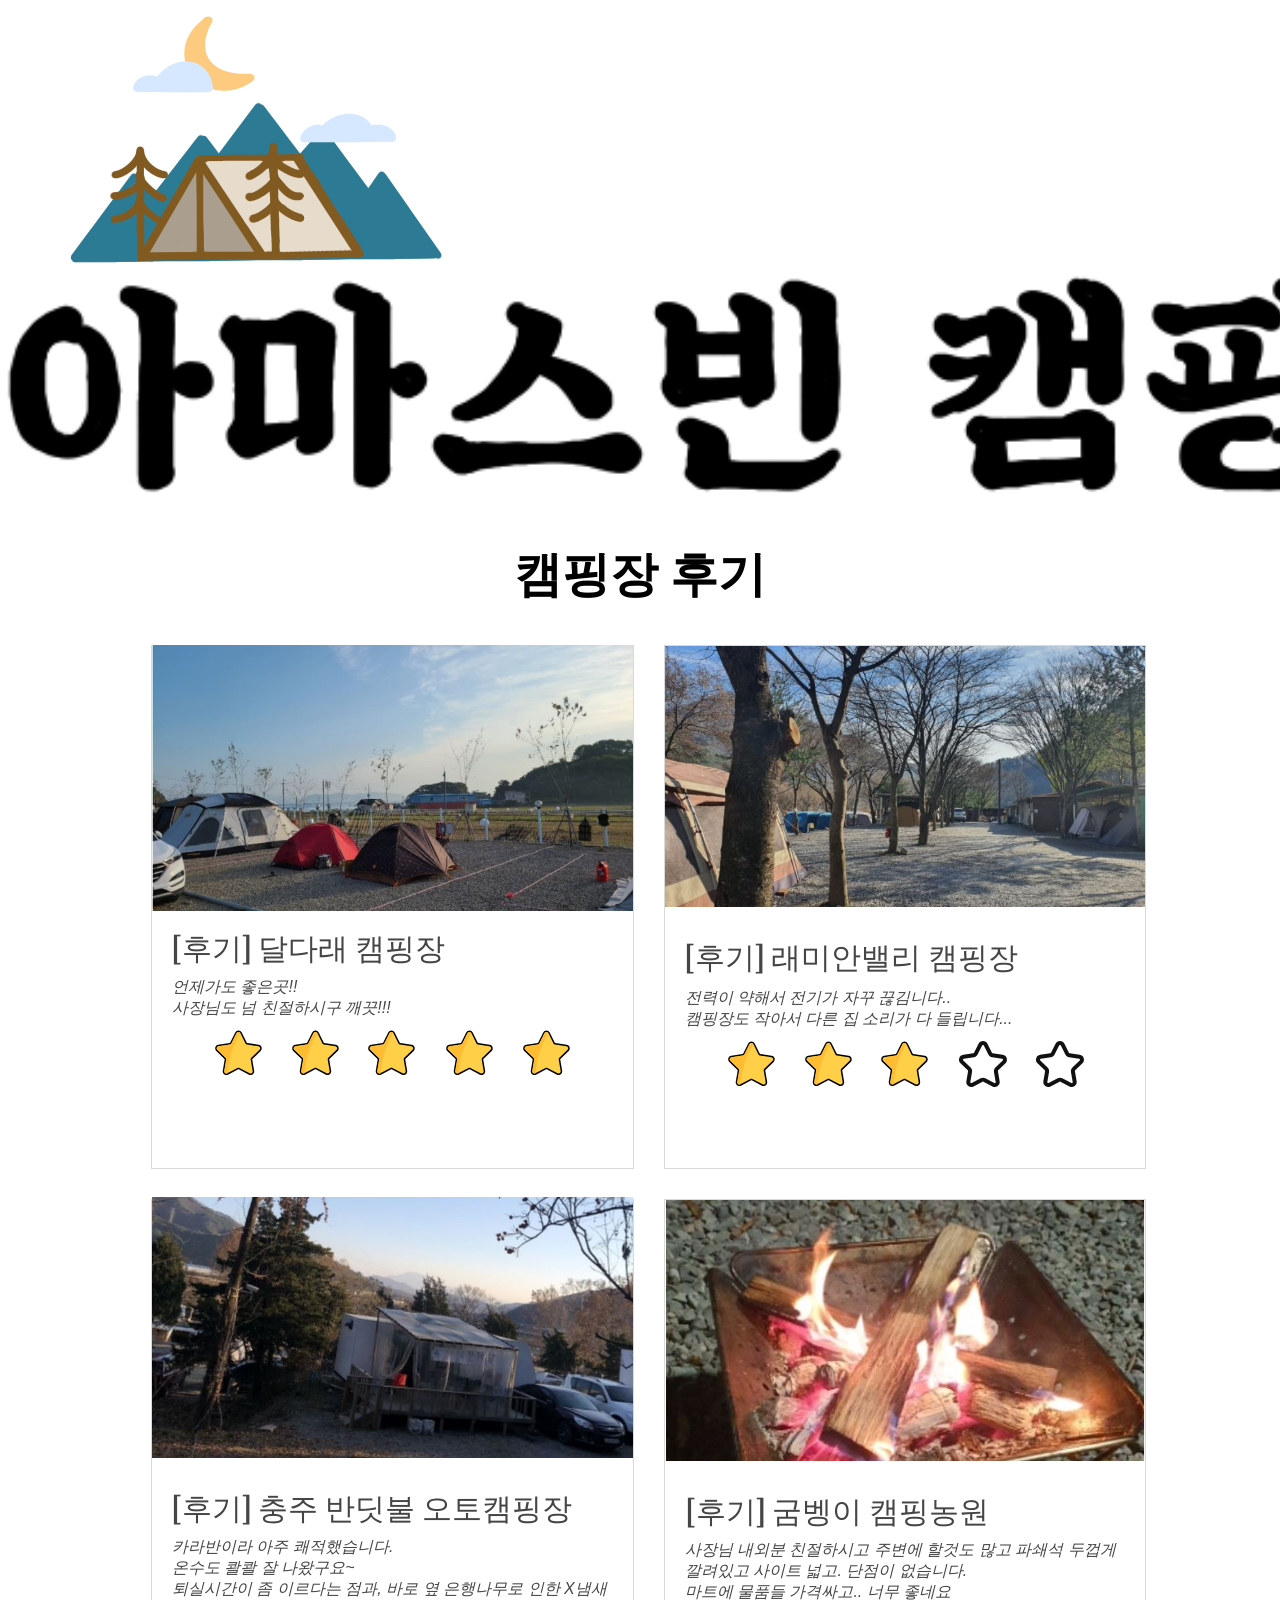
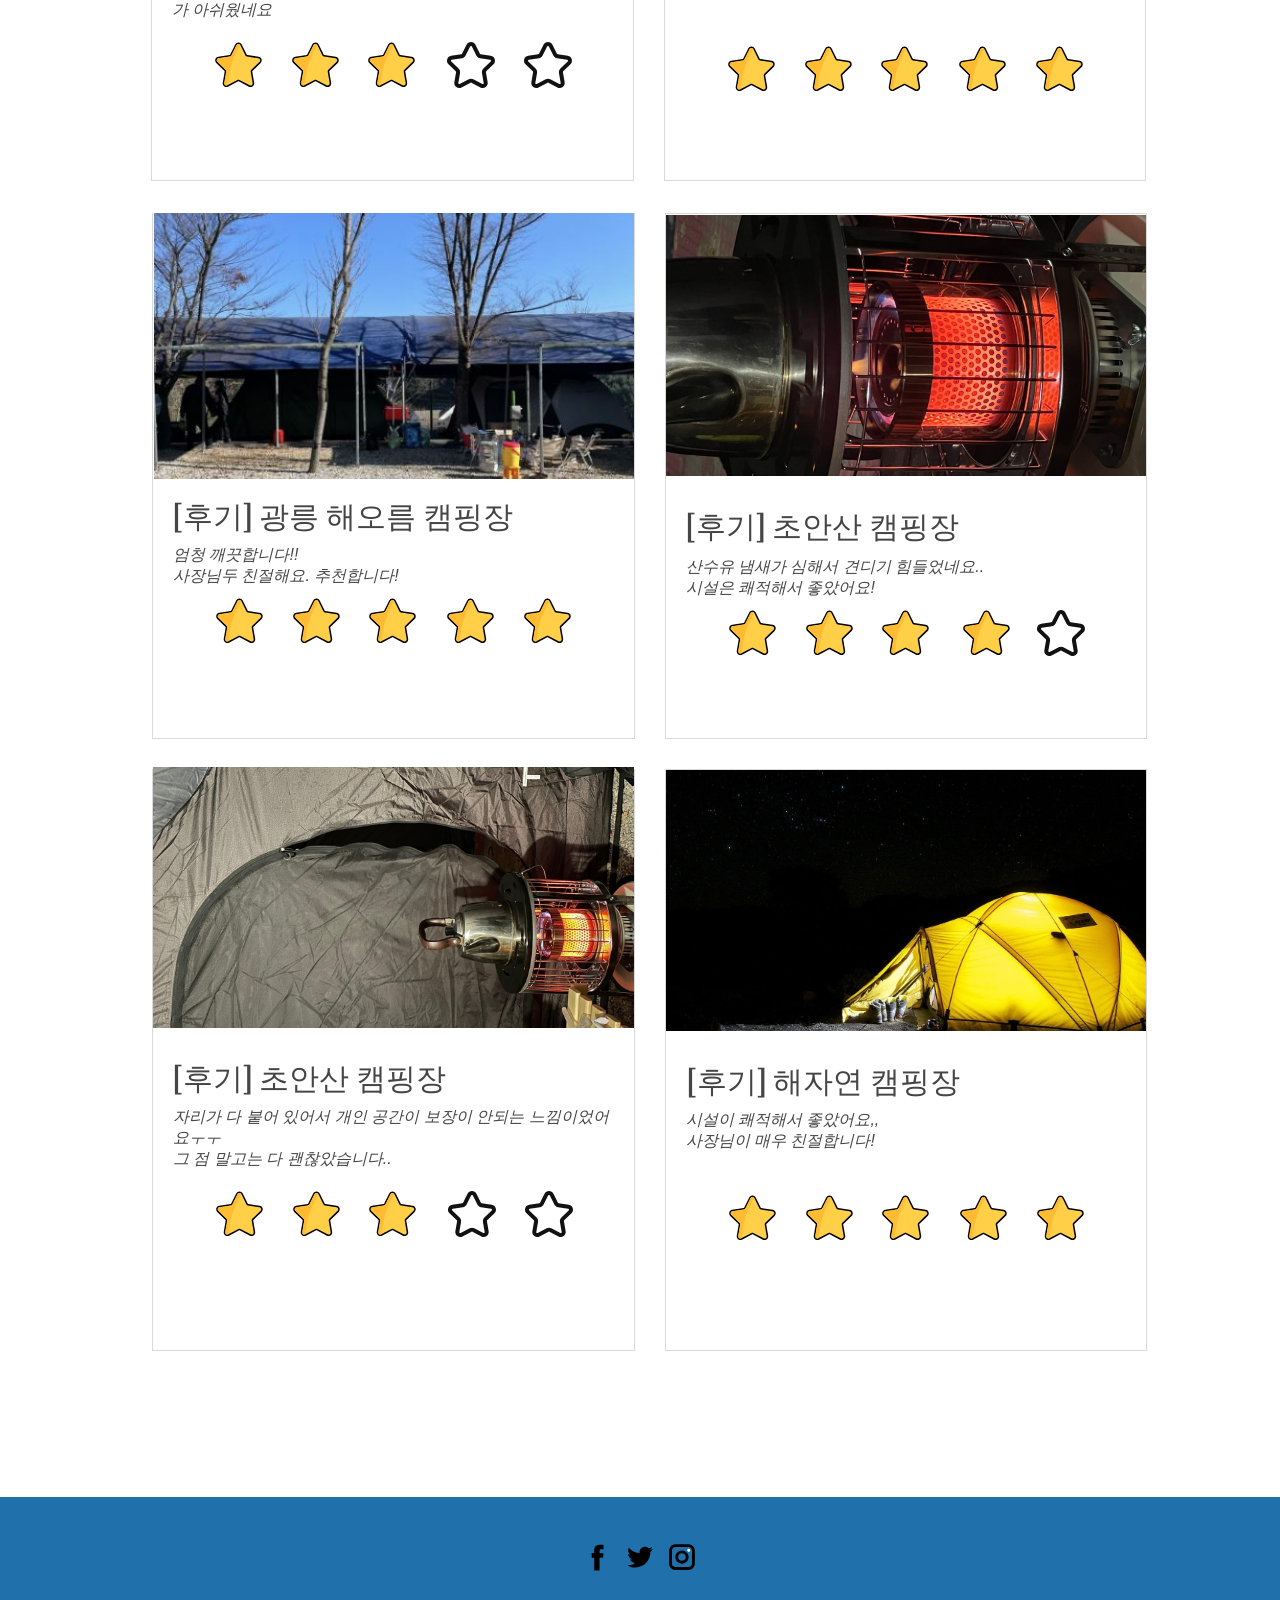
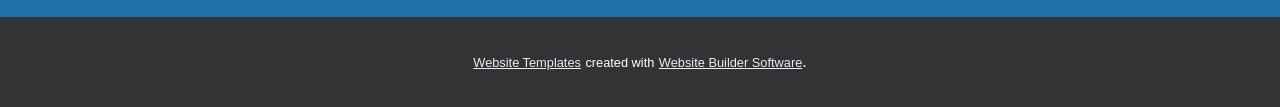
==== teamsite/camping/index.html @ 057d7a35 "최종완성본" ====
<!DOCTYPE html>
<html style="font-size: 16px;">
  <head>
    <meta name="viewport" content="width=device-width, initial-scale=1.0">
    <meta charset="utf-8">
    <meta name="keywords" content="Adventure, Hot destinations, Amazing Places, Helping Dreams Do, 37, 677, 87, 107">
    <meta name="description" content="">
    <meta name="page_type" content="np-template-header-footer-from-plugin">
    <title>Page 2</title>
    <link rel="stylesheet" href="nicepage.css" media="screen">
<link rel="stylesheet" href="Page-2.css" media="screen">
    <script class="u-script" type="text/javascript" src="jquery-1.9.1.min.js" defer=""></script>
    <script class="u-script" type="text/javascript" src="nicepage.js" defer=""></script>
    <meta name="generator" content="Nicepage 4.0.8, nicepage.com">
    <link id="u-theme-google-font" rel="stylesheet" href="https://fonts.googleapis.com/css?family=Oswald:200,300,400,500,600,700|Open+Sans:300,300i,400,400i,600,600i,700,700i,800,800i">
    <link id="u-page-google-font" rel="stylesheet" href="https://fonts.googleapis.com/css?family=Oswald:200,300,400,500,600,700">
    
    
    
    
    
    <script type="application/ld+json">{
		"@context": "http://schema.org",
		"@type": "Organization",
		"name": "camping",
		"logo": "images/_1.png",
		"sameAs": [
				"https://facebook.com/name",
				"https://twitter.com/name",
				"https://instagram.com/name"
		]
}</script>
    <meta name="theme-color" content="#022cd6">
    <meta name="twitter:site" content="@">
    <meta name="twitter:card" content="summary_large_image">
    <meta name="twitter:title" content="Page 2">
    <meta name="twitter:description" content="camping">
    <meta property="og:title" content="Page 2">
    <meta property="og:type" content="website">
  </head>
  <body>
    <header><div class ="img_file_camp"><img src ="../../website/index_files/캠핑장인기사진/공설입로고.png">
      <img src ="../../website/index_files/캠핑장인기사진/아마로고.png"></div></header>

    <section class="u-clearfix u-section-1" id="sec-0443">
      <div class="u-align-left u-clearfix u-sheet u-sheet-1">
        <h1 class="u-text u-text-default u-text-1">캠핑장 후기</h1>
      </div>
    </section>
    <section class="u-clearfix u-white u-section-2" id="sec-4383">
      <div class="u-clearfix u-sheet u-sheet-1">
        <div class="u-shape u-shape-rectangle u-white u-shape-1"></div>
        <div class="u-clearfix u-disable-padding u-gutter-30 u-layout-wrap u-layout-wrap-1">
          <div class="u-layout">
            <div class="u-layout-col">
              <div class="u-size-30">
                <div class="u-layout-row">
                  <div class="u-align-left u-container-style u-layout-cell u-left-cell u-similar-fill u-size-30 u-white u-layout-cell-1">
                    <div class="u-border-1 u-border-grey-light-1 u-container-layout">
                      <img class="u-image u-image-1" src="images/c2cfd81e-e7fd-bde8-5872-111ba1e0bb24.jpg" data-image-width="751" data-image-height="563">
                      <h3 class="u-heading-font u-text u-text-grey-dark-1 u-text-1">[후기] 달다래 캠핑장</h3>
                      <p class="u-text u-text-font u-text-grey-dark-1 u-text-2"> 언제가도 좋은곳!!<br>사장님도 넘 친절하시구 깨끗!!!<br>
                        <br>
                      </p><span class="u-icon u-icon-circle u-text-black u-icon-1"><svg class="u-svg-link" preserveAspectRatio="xMidYMin slice" viewBox="0 0 192 192" style=""><use xlink:href="#svg-91a7"></use></svg><svg class="u-svg-content" viewBox="0 0 192 192" id="svg-91a7" style="enable-background:new 0 0 192 192;"><style type="text/css"> .st0{fill-rule:evenodd;clip-rule:evenodd;fill:#FFCF48;}
	.st1{fill-rule:evenodd;clip-rule:evenodd;fill:#FFBC33;} </style><g><path class="st0" d="M130.9,159.9c-1.4,0-2.7-0.3-4-1l-30.6-16.1c-0.6-0.3-1.2-0.5-1.9-0.5s-1.3,0.2-1.9,0.5l-30.6,16.1   c-1.3,0.7-2.6,1-4,1c-2.5,0-4.9-1.1-6.6-3.1c-1.6-1.9-2.3-4.4-1.9-6.9l5.8-34.1c0.2-1.3-0.2-2.7-1.2-3.6L29.3,88   c-2.3-2.3-3.2-5.7-2.2-8.8c1-3.1,3.7-5.4,6.9-5.8l34.2-5c1.3-0.2,2.5-1,3.1-2.2l15.3-31c1.5-2.9,4.4-4.8,7.7-4.8   c3.3,0,6.2,1.8,7.7,4.8l15.3,31c0.6,1.2,1.7,2,3.1,2.2l34.2,5c3.2,0.5,5.9,2.7,6.9,5.8c1,3.1,0.2,6.5-2.2,8.8l-24.8,24.1   c-1,0.9-1.4,2.3-1.2,3.6l5.8,34.1c0.4,2.5-0.2,5-1.9,6.9C135.8,158.7,133.4,159.9,130.9,159.9z"></path><path d="M94.4,32.7c2.2,0,4.5,1.2,5.7,3.5l15.3,31c0.9,1.9,2.7,3.2,4.7,3.5l34.2,5c5.2,0.8,7.2,7.1,3.5,10.8L133,110.5   c-1.5,1.4-2.2,3.5-1.8,5.6l5.8,34.1c0.7,4.1-2.5,7.4-6.2,7.4c-1,0-2-0.2-2.9-0.7l-30.6-16.1c-0.9-0.5-1.9-0.7-2.9-0.7   s-2,0.2-2.9,0.7l-30.6,16.1c-1,0.5-2,0.7-2.9,0.7c-3.7,0-6.9-3.3-6.2-7.4l5.8-34.1c0.4-2-0.3-4.1-1.8-5.6L30.9,86.4   c-3.7-3.6-1.7-10,3.5-10.8l34.2-5c2.1-0.3,3.8-1.6,4.7-3.5l15.3-31C89.9,33.8,92.1,32.7,94.4,32.7 M94.4,28.2c-4.1,0-7.9,2.3-9.7,6   l-15.3,31c-0.3,0.5-0.8,0.9-1.4,1l-34.2,5c-4.1,0.6-7.4,3.4-8.7,7.4c-1.3,3.9-0.2,8.2,2.7,11.1l24.8,24.1c0.4,0.4,0.6,1,0.5,1.6   l-5.8,34.1c-0.5,3.2,0.3,6.3,2.4,8.8c2.1,2.5,5.1,3.9,8.3,3.9c1.8,0,3.4-0.4,5-1.3l30.6-16.1c0.3-0.1,0.5-0.2,0.8-0.2   s0.6,0.1,0.8,0.2l30.6,16.1c1.6,0.8,3.3,1.3,5,1.3c3.2,0,6.2-1.4,8.3-3.9c2-2.4,2.9-5.6,2.4-8.8l-5.8-34.1   c-0.1-0.6,0.1-1.2,0.5-1.6l24.8-24.1c3-2.9,4-7.1,2.7-11.1c-1.3-3.9-4.6-6.8-8.7-7.4l-34.2-5c-0.6-0.1-1.1-0.5-1.4-1l-15.3-31   C102.2,30.5,98.5,28.2,94.4,28.2L94.4,28.2z"></path>
</g><g><g><path class="st1" d="M61.7,150.2l5.8-34.1c0.2-1,2.9-12.8,6.7-24.5s8.7-23.5,9.2-24.4l15.3-31c0.2-0.4,0.4-0.7,0.7-1    c-2.7-3.6-8.5-3.3-10.7,1l-15.3,31c-0.9,1.9-2.7,3.2-4.7,3.5l-34.2,5c-5.2,0.8-7.2,7.1-3.5,10.8l24.8,24.1    c1.5,1.4,2.2,3.5,1.8,5.6l-5.8,34.1c-0.9,5.2,4.5,9.1,9.2,6.6l2.5-1.3C62,154.2,61.3,152.3,61.7,150.2z"></path>
</g>
</g></svg></span><span class="u-icon u-icon-circle u-text-black u-icon-2"><svg class="u-svg-link" preserveAspectRatio="xMidYMin slice" viewBox="0 0 192 192" style=""><use xlink:href="#svg-cde6"></use></svg><svg class="u-svg-content" viewBox="0 0 192 192" id="svg-cde6" style="enable-background:new 0 0 192 192;"><style type="text/css"> .st0{fill-rule:evenodd;clip-rule:evenodd;fill:#FFCF48;}
	.st1{fill-rule:evenodd;clip-rule:evenodd;fill:#FFBC33;} </style><g><path class="st0" d="M130.9,159.9c-1.4,0-2.7-0.3-4-1l-30.6-16.1c-0.6-0.3-1.2-0.5-1.9-0.5s-1.3,0.2-1.9,0.5l-30.6,16.1   c-1.3,0.7-2.6,1-4,1c-2.5,0-4.9-1.1-6.6-3.1c-1.6-1.9-2.3-4.4-1.9-6.9l5.8-34.1c0.2-1.3-0.2-2.7-1.2-3.6L29.3,88   c-2.3-2.3-3.2-5.7-2.2-8.8c1-3.1,3.7-5.4,6.9-5.8l34.2-5c1.3-0.2,2.5-1,3.1-2.2l15.3-31c1.5-2.9,4.4-4.8,7.7-4.8   c3.3,0,6.2,1.8,7.7,4.8l15.3,31c0.6,1.2,1.7,2,3.1,2.2l34.2,5c3.2,0.5,5.9,2.7,6.9,5.8c1,3.1,0.2,6.5-2.2,8.8l-24.8,24.1   c-1,0.9-1.4,2.3-1.2,3.6l5.8,34.1c0.4,2.5-0.2,5-1.9,6.9C135.8,158.7,133.4,159.9,130.9,159.9z"></path><path d="M94.4,32.7c2.2,0,4.5,1.2,5.7,3.5l15.3,31c0.9,1.9,2.7,3.2,4.7,3.5l34.2,5c5.2,0.8,7.2,7.1,3.5,10.8L133,110.5   c-1.5,1.4-2.2,3.5-1.8,5.6l5.8,34.1c0.7,4.1-2.5,7.4-6.2,7.4c-1,0-2-0.2-2.9-0.7l-30.6-16.1c-0.9-0.5-1.9-0.7-2.9-0.7   s-2,0.2-2.9,0.7l-30.6,16.1c-1,0.5-2,0.7-2.9,0.7c-3.7,0-6.9-3.3-6.2-7.4l5.8-34.1c0.4-2-0.3-4.1-1.8-5.6L30.9,86.4   c-3.7-3.6-1.7-10,3.5-10.8l34.2-5c2.1-0.3,3.8-1.6,4.7-3.5l15.3-31C89.9,33.8,92.1,32.7,94.4,32.7 M94.4,28.2c-4.1,0-7.9,2.3-9.7,6   l-15.3,31c-0.3,0.5-0.8,0.9-1.4,1l-34.2,5c-4.1,0.6-7.4,3.4-8.7,7.4c-1.3,3.9-0.2,8.2,2.7,11.1l24.8,24.1c0.4,0.4,0.6,1,0.5,1.6   l-5.8,34.1c-0.5,3.2,0.3,6.3,2.4,8.8c2.1,2.5,5.1,3.9,8.3,3.9c1.8,0,3.4-0.4,5-1.3l30.6-16.1c0.3-0.1,0.5-0.2,0.8-0.2   s0.6,0.1,0.8,0.2l30.6,16.1c1.6,0.8,3.3,1.3,5,1.3c3.2,0,6.2-1.4,8.3-3.9c2-2.4,2.9-5.6,2.4-8.8l-5.8-34.1   c-0.1-0.6,0.1-1.2,0.5-1.6l24.8-24.1c3-2.9,4-7.1,2.7-11.1c-1.3-3.9-4.6-6.8-8.7-7.4l-34.2-5c-0.6-0.1-1.1-0.5-1.4-1l-15.3-31   C102.2,30.5,98.5,28.2,94.4,28.2L94.4,28.2z"></path>
</g><g><g><path class="st1" d="M61.7,150.2l5.8-34.1c0.2-1,2.9-12.8,6.7-24.5s8.7-23.5,9.2-24.4l15.3-31c0.2-0.4,0.4-0.7,0.7-1    c-2.7-3.6-8.5-3.3-10.7,1l-15.3,31c-0.9,1.9-2.7,3.2-4.7,3.5l-34.2,5c-5.2,0.8-7.2,7.1-3.5,10.8l24.8,24.1    c1.5,1.4,2.2,3.5,1.8,5.6l-5.8,34.1c-0.9,5.2,4.5,9.1,9.2,6.6l2.5-1.3C62,154.2,61.3,152.3,61.7,150.2z"></path>
</g>
</g></svg></span><span class="u-icon u-icon-circle u-text-black u-icon-3"><svg class="u-svg-link" preserveAspectRatio="xMidYMin slice" viewBox="0 0 192 192" style=""><use xlink:href="#svg-9946"></use></svg><svg class="u-svg-content" viewBox="0 0 192 192" id="svg-9946" style="enable-background:new 0 0 192 192;"><style type="text/css"> .st0{fill-rule:evenodd;clip-rule:evenodd;fill:#FFCF48;}
	.st1{fill-rule:evenodd;clip-rule:evenodd;fill:#FFBC33;} </style><g><path class="st0" d="M130.9,159.9c-1.4,0-2.7-0.3-4-1l-30.6-16.1c-0.6-0.3-1.2-0.5-1.9-0.5s-1.3,0.2-1.9,0.5l-30.6,16.1   c-1.3,0.7-2.6,1-4,1c-2.5,0-4.9-1.1-6.6-3.1c-1.6-1.9-2.3-4.4-1.9-6.9l5.8-34.1c0.2-1.3-0.2-2.7-1.2-3.6L29.3,88   c-2.3-2.3-3.2-5.7-2.2-8.8c1-3.1,3.7-5.4,6.9-5.8l34.2-5c1.3-0.2,2.5-1,3.1-2.2l15.3-31c1.5-2.9,4.4-4.8,7.7-4.8   c3.3,0,6.2,1.8,7.7,4.8l15.3,31c0.6,1.2,1.7,2,3.1,2.2l34.2,5c3.2,0.5,5.9,2.7,6.9,5.8c1,3.1,0.2,6.5-2.2,8.8l-24.8,24.1   c-1,0.9-1.4,2.3-1.2,3.6l5.8,34.1c0.4,2.5-0.2,5-1.9,6.9C135.8,158.7,133.4,159.9,130.9,159.9z"></path><path d="M94.4,32.7c2.2,0,4.5,1.2,5.7,3.5l15.3,31c0.9,1.9,2.7,3.2,4.7,3.5l34.2,5c5.2,0.8,7.2,7.1,3.5,10.8L133,110.5   c-1.5,1.4-2.2,3.5-1.8,5.6l5.8,34.1c0.7,4.1-2.5,7.4-6.2,7.4c-1,0-2-0.2-2.9-0.7l-30.6-16.1c-0.9-0.5-1.9-0.7-2.9-0.7   s-2,0.2-2.9,0.7l-30.6,16.1c-1,0.5-2,0.7-2.9,0.7c-3.7,0-6.9-3.3-6.2-7.4l5.8-34.1c0.4-2-0.3-4.1-1.8-5.6L30.9,86.4   c-3.7-3.6-1.7-10,3.5-10.8l34.2-5c2.1-0.3,3.8-1.6,4.7-3.5l15.3-31C89.9,33.8,92.1,32.7,94.4,32.7 M94.4,28.2c-4.1,0-7.9,2.3-9.7,6   l-15.3,31c-0.3,0.5-0.8,0.9-1.4,1l-34.2,5c-4.1,0.6-7.4,3.4-8.7,7.4c-1.3,3.9-0.2,8.2,2.7,11.1l24.8,24.1c0.4,0.4,0.6,1,0.5,1.6   l-5.8,34.1c-0.5,3.2,0.3,6.3,2.4,8.8c2.1,2.5,5.1,3.9,8.3,3.9c1.8,0,3.4-0.4,5-1.3l30.6-16.1c0.3-0.1,0.5-0.2,0.8-0.2   s0.6,0.1,0.8,0.2l30.6,16.1c1.6,0.8,3.3,1.3,5,1.3c3.2,0,6.2-1.4,8.3-3.9c2-2.4,2.9-5.6,2.4-8.8l-5.8-34.1   c-0.1-0.6,0.1-1.2,0.5-1.6l24.8-24.1c3-2.9,4-7.1,2.7-11.1c-1.3-3.9-4.6-6.8-8.7-7.4l-34.2-5c-0.6-0.1-1.1-0.5-1.4-1l-15.3-31   C102.2,30.5,98.5,28.2,94.4,28.2L94.4,28.2z"></path>
</g><g><g><path class="st1" d="M61.7,150.2l5.8-34.1c0.2-1,2.9-12.8,6.7-24.5s8.7-23.5,9.2-24.4l15.3-31c0.2-0.4,0.4-0.7,0.7-1    c-2.7-3.6-8.5-3.3-10.7,1l-15.3,31c-0.9,1.9-2.7,3.2-4.7,3.5l-34.2,5c-5.2,0.8-7.2,7.1-3.5,10.8l24.8,24.1    c1.5,1.4,2.2,3.5,1.8,5.6l-5.8,34.1c-0.9,5.2,4.5,9.1,9.2,6.6l2.5-1.3C62,154.2,61.3,152.3,61.7,150.2z"></path>
</g>
</g></svg></span><span class="u-icon u-icon-circle u-text-black u-icon-4"><svg class="u-svg-link" preserveAspectRatio="xMidYMin slice" viewBox="0 0 192 192" style=""><use xlink:href="#svg-a287"></use></svg><svg class="u-svg-content" viewBox="0 0 192 192" id="svg-a287" style="enable-background:new 0 0 192 192;"><style type="text/css"> .st0{fill-rule:evenodd;clip-rule:evenodd;fill:#FFCF48;}
	.st1{fill-rule:evenodd;clip-rule:evenodd;fill:#FFBC33;} </style><g><path class="st0" d="M130.9,159.9c-1.4,0-2.7-0.3-4-1l-30.6-16.1c-0.6-0.3-1.2-0.5-1.9-0.5s-1.3,0.2-1.9,0.5l-30.6,16.1   c-1.3,0.7-2.6,1-4,1c-2.5,0-4.9-1.1-6.6-3.1c-1.6-1.9-2.3-4.4-1.9-6.9l5.8-34.1c0.2-1.3-0.2-2.7-1.2-3.6L29.3,88   c-2.3-2.3-3.2-5.7-2.2-8.8c1-3.1,3.7-5.4,6.9-5.8l34.2-5c1.3-0.2,2.5-1,3.1-2.2l15.3-31c1.5-2.9,4.4-4.8,7.7-4.8   c3.3,0,6.2,1.8,7.7,4.8l15.3,31c0.6,1.2,1.7,2,3.1,2.2l34.2,5c3.2,0.5,5.9,2.7,6.9,5.8c1,3.1,0.2,6.5-2.2,8.8l-24.8,24.1   c-1,0.9-1.4,2.3-1.2,3.6l5.8,34.1c0.4,2.5-0.2,5-1.9,6.9C135.8,158.7,133.4,159.9,130.9,159.9z"></path><path d="M94.4,32.7c2.2,0,4.5,1.2,5.7,3.5l15.3,31c0.9,1.9,2.7,3.2,4.7,3.5l34.2,5c5.2,0.8,7.2,7.1,3.5,10.8L133,110.5   c-1.5,1.4-2.2,3.5-1.8,5.6l5.8,34.1c0.7,4.1-2.5,7.4-6.2,7.4c-1,0-2-0.2-2.9-0.7l-30.6-16.1c-0.9-0.5-1.9-0.7-2.9-0.7   s-2,0.2-2.9,0.7l-30.6,16.1c-1,0.5-2,0.7-2.9,0.7c-3.7,0-6.9-3.3-6.2-7.4l5.8-34.1c0.4-2-0.3-4.1-1.8-5.6L30.9,86.4   c-3.7-3.6-1.7-10,3.5-10.8l34.2-5c2.1-0.3,3.8-1.6,4.7-3.5l15.3-31C89.9,33.8,92.1,32.7,94.4,32.7 M94.4,28.2c-4.1,0-7.9,2.3-9.7,6   l-15.3,31c-0.3,0.5-0.8,0.9-1.4,1l-34.2,5c-4.1,0.6-7.4,3.4-8.7,7.4c-1.3,3.9-0.2,8.2,2.7,11.1l24.8,24.1c0.4,0.4,0.6,1,0.5,1.6   l-5.8,34.1c-0.5,3.2,0.3,6.3,2.4,8.8c2.1,2.5,5.1,3.9,8.3,3.9c1.8,0,3.4-0.4,5-1.3l30.6-16.1c0.3-0.1,0.5-0.2,0.8-0.2   s0.6,0.1,0.8,0.2l30.6,16.1c1.6,0.8,3.3,1.3,5,1.3c3.2,0,6.2-1.4,8.3-3.9c2-2.4,2.9-5.6,2.4-8.8l-5.8-34.1   c-0.1-0.6,0.1-1.2,0.5-1.6l24.8-24.1c3-2.9,4-7.1,2.7-11.1c-1.3-3.9-4.6-6.8-8.7-7.4l-34.2-5c-0.6-0.1-1.1-0.5-1.4-1l-15.3-31   C102.2,30.5,98.5,28.2,94.4,28.2L94.4,28.2z"></path>
</g><g><g><path class="st1" d="M61.7,150.2l5.8-34.1c0.2-1,2.9-12.8,6.7-24.5s8.7-23.5,9.2-24.4l15.3-31c0.2-0.4,0.4-0.7,0.7-1    c-2.7-3.6-8.5-3.3-10.7,1l-15.3,31c-0.9,1.9-2.7,3.2-4.7,3.5l-34.2,5c-5.2,0.8-7.2,7.1-3.5,10.8l24.8,24.1    c1.5,1.4,2.2,3.5,1.8,5.6l-5.8,34.1c-0.9,5.2,4.5,9.1,9.2,6.6l2.5-1.3C62,154.2,61.3,152.3,61.7,150.2z"></path>
</g>
</g></svg></span><span class="u-icon u-icon-circle u-text-black u-icon-5"><svg class="u-svg-link" preserveAspectRatio="xMidYMin slice" viewBox="0 0 192 192" style=""><use xlink:href="#svg-fea4"></use></svg><svg class="u-svg-content" viewBox="0 0 192 192" id="svg-fea4" style="enable-background:new 0 0 192 192;"><style type="text/css"> .st0{fill-rule:evenodd;clip-rule:evenodd;fill:#FFCF48;}
	.st1{fill-rule:evenodd;clip-rule:evenodd;fill:#FFBC33;} </style><g><path class="st0" d="M130.9,159.9c-1.4,0-2.7-0.3-4-1l-30.6-16.1c-0.6-0.3-1.2-0.5-1.9-0.5s-1.3,0.2-1.9,0.5l-30.6,16.1   c-1.3,0.7-2.6,1-4,1c-2.5,0-4.9-1.1-6.6-3.1c-1.6-1.9-2.3-4.4-1.9-6.9l5.8-34.1c0.2-1.3-0.2-2.7-1.2-3.6L29.3,88   c-2.3-2.3-3.2-5.7-2.2-8.8c1-3.1,3.7-5.4,6.9-5.8l34.2-5c1.3-0.2,2.5-1,3.1-2.2l15.3-31c1.5-2.9,4.4-4.8,7.7-4.8   c3.3,0,6.2,1.8,7.7,4.8l15.3,31c0.6,1.2,1.7,2,3.1,2.2l34.2,5c3.2,0.5,5.9,2.7,6.9,5.8c1,3.1,0.2,6.5-2.2,8.8l-24.8,24.1   c-1,0.9-1.4,2.3-1.2,3.6l5.8,34.1c0.4,2.5-0.2,5-1.9,6.9C135.8,158.7,133.4,159.9,130.9,159.9z"></path><path d="M94.4,32.7c2.2,0,4.5,1.2,5.7,3.5l15.3,31c0.9,1.9,2.7,3.2,4.7,3.5l34.2,5c5.2,0.8,7.2,7.1,3.5,10.8L133,110.5   c-1.5,1.4-2.2,3.5-1.8,5.6l5.8,34.1c0.7,4.1-2.5,7.4-6.2,7.4c-1,0-2-0.2-2.9-0.7l-30.6-16.1c-0.9-0.5-1.9-0.7-2.9-0.7   s-2,0.2-2.9,0.7l-30.6,16.1c-1,0.5-2,0.7-2.9,0.7c-3.7,0-6.9-3.3-6.2-7.4l5.8-34.1c0.4-2-0.3-4.1-1.8-5.6L30.9,86.4   c-3.7-3.6-1.7-10,3.5-10.8l34.2-5c2.1-0.3,3.8-1.6,4.7-3.5l15.3-31C89.9,33.8,92.1,32.7,94.4,32.7 M94.4,28.2c-4.1,0-7.9,2.3-9.7,6   l-15.3,31c-0.3,0.5-0.8,0.9-1.4,1l-34.2,5c-4.1,0.6-7.4,3.4-8.7,7.4c-1.3,3.9-0.2,8.2,2.7,11.1l24.8,24.1c0.4,0.4,0.6,1,0.5,1.6   l-5.8,34.1c-0.5,3.2,0.3,6.3,2.4,8.8c2.1,2.5,5.1,3.9,8.3,3.9c1.8,0,3.4-0.4,5-1.3l30.6-16.1c0.3-0.1,0.5-0.2,0.8-0.2   s0.6,0.1,0.8,0.2l30.6,16.1c1.6,0.8,3.3,1.3,5,1.3c3.2,0,6.2-1.4,8.3-3.9c2-2.4,2.9-5.6,2.4-8.8l-5.8-34.1   c-0.1-0.6,0.1-1.2,0.5-1.6l24.8-24.1c3-2.9,4-7.1,2.7-11.1c-1.3-3.9-4.6-6.8-8.7-7.4l-34.2-5c-0.6-0.1-1.1-0.5-1.4-1l-15.3-31   C102.2,30.5,98.5,28.2,94.4,28.2L94.4,28.2z"></path>
</g><g><g><path class="st1" d="M61.7,150.2l5.8-34.1c0.2-1,2.9-12.8,6.7-24.5s8.7-23.5,9.2-24.4l15.3-31c0.2-0.4,0.4-0.7,0.7-1    c-2.7-3.6-8.5-3.3-10.7,1l-15.3,31c-0.9,1.9-2.7,3.2-4.7,3.5l-34.2,5c-5.2,0.8-7.2,7.1-3.5,10.8l24.8,24.1    c1.5,1.4,2.2,3.5,1.8,5.6l-5.8,34.1c-0.9,5.2,4.5,9.1,9.2,6.6l2.5-1.3C62,154.2,61.3,152.3,61.7,150.2z"></path>
</g>
</g></svg></span>
                    </div>
                  </div>
                  <div class="u-align-left u-container-style u-layout-cell u-right-cell u-similar-fill u-size-30 u-white u-layout-cell-2">
                    <div class="u-border-1 u-border-grey-light-1 u-container-layout">
                      <img class="u-expanded-width u-image u-image-2" src="images/2.jpg" data-image-width="737" data-image-height="417">
                      <h3 class="u-heading-font u-text u-text-grey-dark-1 u-text-3">[후기] 래미안밸리 캠핑장</h3>
                      <p class="u-text u-text-font u-text-grey-dark-1 u-text-4">전력이 약해서 전기가 자꾸 끊김니다..<br>캠핑장도 작아서 다른 집 소리가 다 들립니다...
                      </p><span class="u-icon u-icon-circle u-text-black u-icon-6"><svg class="u-svg-link" preserveAspectRatio="xMidYMin slice" viewBox="0 0 192 192" style=""><use xlink:href="#svg-9d4d"></use></svg><svg class="u-svg-content" viewBox="0 0 192 192" id="svg-9d4d" style="enable-background:new 0 0 192 192;"><style type="text/css"> .st0{fill-rule:evenodd;clip-rule:evenodd;fill:#FFCF48;}
	.st1{fill-rule:evenodd;clip-rule:evenodd;fill:#FFBC33;} </style><g><path class="st0" d="M130.9,159.9c-1.4,0-2.7-0.3-4-1l-30.6-16.1c-0.6-0.3-1.2-0.5-1.9-0.5s-1.3,0.2-1.9,0.5l-30.6,16.1   c-1.3,0.7-2.6,1-4,1c-2.5,0-4.9-1.1-6.6-3.1c-1.6-1.9-2.3-4.4-1.9-6.9l5.8-34.1c0.2-1.3-0.2-2.7-1.2-3.6L29.3,88   c-2.3-2.3-3.2-5.7-2.2-8.8c1-3.1,3.7-5.4,6.9-5.8l34.2-5c1.3-0.2,2.5-1,3.1-2.2l15.3-31c1.5-2.9,4.4-4.8,7.7-4.8   c3.3,0,6.2,1.8,7.7,4.8l15.3,31c0.6,1.2,1.7,2,3.1,2.2l34.2,5c3.2,0.5,5.9,2.7,6.9,5.8c1,3.1,0.2,6.5-2.2,8.8l-24.8,24.1   c-1,0.9-1.4,2.3-1.2,3.6l5.8,34.1c0.4,2.5-0.2,5-1.9,6.9C135.8,158.7,133.4,159.9,130.9,159.9z"></path><path d="M94.4,32.7c2.2,0,4.5,1.2,5.7,3.5l15.3,31c0.9,1.9,2.7,3.2,4.7,3.5l34.2,5c5.2,0.8,7.2,7.1,3.5,10.8L133,110.5   c-1.5,1.4-2.2,3.5-1.8,5.6l5.8,34.1c0.7,4.1-2.5,7.4-6.2,7.4c-1,0-2-0.2-2.9-0.7l-30.6-16.1c-0.9-0.5-1.9-0.7-2.9-0.7   s-2,0.2-2.9,0.7l-30.6,16.1c-1,0.5-2,0.7-2.9,0.7c-3.7,0-6.9-3.3-6.2-7.4l5.8-34.1c0.4-2-0.3-4.1-1.8-5.6L30.9,86.4   c-3.7-3.6-1.7-10,3.5-10.8l34.2-5c2.1-0.3,3.8-1.6,4.7-3.5l15.3-31C89.9,33.8,92.1,32.7,94.4,32.7 M94.4,28.2c-4.1,0-7.9,2.3-9.7,6   l-15.3,31c-0.3,0.5-0.8,0.9-1.4,1l-34.2,5c-4.1,0.6-7.4,3.4-8.7,7.4c-1.3,3.9-0.2,8.2,2.7,11.1l24.8,24.1c0.4,0.4,0.6,1,0.5,1.6   l-5.8,34.1c-0.5,3.2,0.3,6.3,2.4,8.8c2.1,2.5,5.1,3.9,8.3,3.9c1.8,0,3.4-0.4,5-1.3l30.6-16.1c0.3-0.1,0.5-0.2,0.8-0.2   s0.6,0.1,0.8,0.2l30.6,16.1c1.6,0.8,3.3,1.3,5,1.3c3.2,0,6.2-1.4,8.3-3.9c2-2.4,2.9-5.6,2.4-8.8l-5.8-34.1   c-0.1-0.6,0.1-1.2,0.5-1.6l24.8-24.1c3-2.9,4-7.1,2.7-11.1c-1.3-3.9-4.6-6.8-8.7-7.4l-34.2-5c-0.6-0.1-1.1-0.5-1.4-1l-15.3-31   C102.2,30.5,98.5,28.2,94.4,28.2L94.4,28.2z"></path>
</g><g><g><path class="st1" d="M61.7,150.2l5.8-34.1c0.2-1,2.9-12.8,6.7-24.5s8.7-23.5,9.2-24.4l15.3-31c0.2-0.4,0.4-0.7,0.7-1    c-2.7-3.6-8.5-3.3-10.7,1l-15.3,31c-0.9,1.9-2.7,3.2-4.7,3.5l-34.2,5c-5.2,0.8-7.2,7.1-3.5,10.8l24.8,24.1    c1.5,1.4,2.2,3.5,1.8,5.6l-5.8,34.1c-0.9,5.2,4.5,9.1,9.2,6.6l2.5-1.3C62,154.2,61.3,152.3,61.7,150.2z"></path>
</g>
</g></svg></span><span class="u-icon u-icon-circle u-text-black u-icon-7"><svg class="u-svg-link" preserveAspectRatio="xMidYMin slice" viewBox="0 0 192 192" style=""><use xlink:href="#svg-9a38"></use></svg><svg class="u-svg-content" viewBox="0 0 192 192" id="svg-9a38" style="enable-background:new 0 0 192 192;"><style type="text/css"> .st0{fill-rule:evenodd;clip-rule:evenodd;fill:#FFCF48;}
	.st1{fill-rule:evenodd;clip-rule:evenodd;fill:#FFBC33;} </style><g><path class="st0" d="M130.9,159.9c-1.4,0-2.7-0.3-4-1l-30.6-16.1c-0.6-0.3-1.2-0.5-1.9-0.5s-1.3,0.2-1.9,0.5l-30.6,16.1   c-1.3,0.7-2.6,1-4,1c-2.5,0-4.9-1.1-6.6-3.1c-1.6-1.9-2.3-4.4-1.9-6.9l5.8-34.1c0.2-1.3-0.2-2.7-1.2-3.6L29.3,88   c-2.3-2.3-3.2-5.7-2.2-8.8c1-3.1,3.7-5.4,6.9-5.8l34.2-5c1.3-0.2,2.5-1,3.1-2.2l15.3-31c1.5-2.9,4.4-4.8,7.7-4.8   c3.3,0,6.2,1.8,7.7,4.8l15.3,31c0.6,1.2,1.7,2,3.1,2.2l34.2,5c3.2,0.5,5.9,2.7,6.9,5.8c1,3.1,0.2,6.5-2.2,8.8l-24.8,24.1   c-1,0.9-1.4,2.3-1.2,3.6l5.8,34.1c0.4,2.5-0.2,5-1.9,6.9C135.8,158.7,133.4,159.9,130.9,159.9z"></path><path d="M94.4,32.7c2.2,0,4.5,1.2,5.7,3.5l15.3,31c0.9,1.9,2.7,3.2,4.7,3.5l34.2,5c5.2,0.8,7.2,7.1,3.5,10.8L133,110.5   c-1.5,1.4-2.2,3.5-1.8,5.6l5.8,34.1c0.7,4.1-2.5,7.4-6.2,7.4c-1,0-2-0.2-2.9-0.7l-30.6-16.1c-0.9-0.5-1.9-0.7-2.9-0.7   s-2,0.2-2.9,0.7l-30.6,16.1c-1,0.5-2,0.7-2.9,0.7c-3.7,0-6.9-3.3-6.2-7.4l5.8-34.1c0.4-2-0.3-4.1-1.8-5.6L30.9,86.4   c-3.7-3.6-1.7-10,3.5-10.8l34.2-5c2.1-0.3,3.8-1.6,4.7-3.5l15.3-31C89.9,33.8,92.1,32.7,94.4,32.7 M94.4,28.2c-4.1,0-7.9,2.3-9.7,6   l-15.3,31c-0.3,0.5-0.8,0.9-1.4,1l-34.2,5c-4.1,0.6-7.4,3.4-8.7,7.4c-1.3,3.9-0.2,8.2,2.7,11.1l24.8,24.1c0.4,0.4,0.6,1,0.5,1.6   l-5.8,34.1c-0.5,3.2,0.3,6.3,2.4,8.8c2.1,2.5,5.1,3.9,8.3,3.9c1.8,0,3.4-0.4,5-1.3l30.6-16.1c0.3-0.1,0.5-0.2,0.8-0.2   s0.6,0.1,0.8,0.2l30.6,16.1c1.6,0.8,3.3,1.3,5,1.3c3.2,0,6.2-1.4,8.3-3.9c2-2.4,2.9-5.6,2.4-8.8l-5.8-34.1   c-0.1-0.6,0.1-1.2,0.5-1.6l24.8-24.1c3-2.9,4-7.1,2.7-11.1c-1.3-3.9-4.6-6.8-8.7-7.4l-34.2-5c-0.6-0.1-1.1-0.5-1.4-1l-15.3-31   C102.2,30.5,98.5,28.2,94.4,28.2L94.4,28.2z"></path>
</g><g><g><path class="st1" d="M61.7,150.2l5.8-34.1c0.2-1,2.9-12.8,6.7-24.5s8.7-23.5,9.2-24.4l15.3-31c0.2-0.4,0.4-0.7,0.7-1    c-2.7-3.6-8.5-3.3-10.7,1l-15.3,31c-0.9,1.9-2.7,3.2-4.7,3.5l-34.2,5c-5.2,0.8-7.2,7.1-3.5,10.8l24.8,24.1    c1.5,1.4,2.2,3.5,1.8,5.6l-5.8,34.1c-0.9,5.2,4.5,9.1,9.2,6.6l2.5-1.3C62,154.2,61.3,152.3,61.7,150.2z"></path>
</g>
</g></svg></span><span class="u-icon u-icon-circle u-text-black u-icon-8"><svg class="u-svg-link" preserveAspectRatio="xMidYMin slice" viewBox="0 0 192 192" style=""><use xlink:href="#svg-0887"></use></svg><svg class="u-svg-content" viewBox="0 0 192 192" id="svg-0887" style="enable-background:new 0 0 192 192;"><style type="text/css"> .st0{fill-rule:evenodd;clip-rule:evenodd;fill:#FFCF48;}
	.st1{fill-rule:evenodd;clip-rule:evenodd;fill:#FFBC33;} </style><g><path class="st0" d="M130.9,159.9c-1.4,0-2.7-0.3-4-1l-30.6-16.1c-0.6-0.3-1.2-0.5-1.9-0.5s-1.3,0.2-1.9,0.5l-30.6,16.1   c-1.3,0.7-2.6,1-4,1c-2.5,0-4.9-1.1-6.6-3.1c-1.6-1.9-2.3-4.4-1.9-6.9l5.8-34.1c0.2-1.3-0.2-2.7-1.2-3.6L29.3,88   c-2.3-2.3-3.2-5.7-2.2-8.8c1-3.1,3.7-5.4,6.9-5.8l34.2-5c1.3-0.2,2.5-1,3.1-2.2l15.3-31c1.5-2.9,4.4-4.8,7.7-4.8   c3.3,0,6.2,1.8,7.7,4.8l15.3,31c0.6,1.2,1.7,2,3.1,2.2l34.2,5c3.2,0.5,5.9,2.7,6.9,5.8c1,3.1,0.2,6.5-2.2,8.8l-24.8,24.1   c-1,0.9-1.4,2.3-1.2,3.6l5.8,34.1c0.4,2.5-0.2,5-1.9,6.9C135.8,158.7,133.4,159.9,130.9,159.9z"></path><path d="M94.4,32.7c2.2,0,4.5,1.2,5.7,3.5l15.3,31c0.9,1.9,2.7,3.2,4.7,3.5l34.2,5c5.2,0.8,7.2,7.1,3.5,10.8L133,110.5   c-1.5,1.4-2.2,3.5-1.8,5.6l5.8,34.1c0.7,4.1-2.5,7.4-6.2,7.4c-1,0-2-0.2-2.9-0.7l-30.6-16.1c-0.9-0.5-1.9-0.7-2.9-0.7   s-2,0.2-2.9,0.7l-30.6,16.1c-1,0.5-2,0.7-2.9,0.7c-3.7,0-6.9-3.3-6.2-7.4l5.8-34.1c0.4-2-0.3-4.1-1.8-5.6L30.9,86.4   c-3.7-3.6-1.7-10,3.5-10.8l34.2-5c2.1-0.3,3.8-1.6,4.7-3.5l15.3-31C89.9,33.8,92.1,32.7,94.4,32.7 M94.4,28.2c-4.1,0-7.9,2.3-9.7,6   l-15.3,31c-0.3,0.5-0.8,0.9-1.4,1l-34.2,5c-4.1,0.6-7.4,3.4-8.7,7.4c-1.3,3.9-0.2,8.2,2.7,11.1l24.8,24.1c0.4,0.4,0.6,1,0.5,1.6   l-5.8,34.1c-0.5,3.2,0.3,6.3,2.4,8.8c2.1,2.5,5.1,3.9,8.3,3.9c1.8,0,3.4-0.4,5-1.3l30.6-16.1c0.3-0.1,0.5-0.2,0.8-0.2   s0.6,0.1,0.8,0.2l30.6,16.1c1.6,0.8,3.3,1.3,5,1.3c3.2,0,6.2-1.4,8.3-3.9c2-2.4,2.9-5.6,2.4-8.8l-5.8-34.1   c-0.1-0.6,0.1-1.2,0.5-1.6l24.8-24.1c3-2.9,4-7.1,2.7-11.1c-1.3-3.9-4.6-6.8-8.7-7.4l-34.2-5c-0.6-0.1-1.1-0.5-1.4-1l-15.3-31   C102.2,30.5,98.5,28.2,94.4,28.2L94.4,28.2z"></path>
</g><g><g><path class="st1" d="M61.7,150.2l5.8-34.1c0.2-1,2.9-12.8,6.7-24.5s8.7-23.5,9.2-24.4l15.3-31c0.2-0.4,0.4-0.7,0.7-1    c-2.7-3.6-8.5-3.3-10.7,1l-15.3,31c-0.9,1.9-2.7,3.2-4.7,3.5l-34.2,5c-5.2,0.8-7.2,7.1-3.5,10.8l24.8,24.1    c1.5,1.4,2.2,3.5,1.8,5.6l-5.8,34.1c-0.9,5.2,4.5,9.1,9.2,6.6l2.5-1.3C62,154.2,61.3,152.3,61.7,150.2z"></path>
</g>
</g></svg></span><span class="u-icon u-icon-circle u-icon-9"><svg class="u-svg-link" preserveAspectRatio="xMidYMin slice" viewBox="0 0 16 16" style=""><use xlink:href="#svg-9bd1"></use></svg><svg class="u-svg-content" viewBox="0 0 16 16" id="svg-9bd1" style="enable-background:new 0 0 16 16;"><g id="Layer_2"><path d="M13.62,7.82c0.34-0.33,0.46-0.82,0.31-1.27c-0.15-0.45-0.53-0.77-1-0.84l-2.52-0.37c-0.08-0.01-0.14-0.06-0.18-0.13   L9.11,2.92C8.9,2.5,8.47,2.23,8,2.23S7.1,2.5,6.89,2.92L5.76,5.21c-0.04,0.07-0.1,0.12-0.18,0.13L3.06,5.71   c-0.47,0.07-0.85,0.39-1,0.84C1.91,7,2.03,7.49,2.38,7.82L4.2,9.59c0.06,0.06,0.08,0.13,0.07,0.21l-0.43,2.51   c-0.08,0.47,0.11,0.93,0.49,1.21c0.38,0.28,0.88,0.32,1.3,0.09l2.26-1.19c0.07-0.04,0.15-0.04,0.22,0l2.25,1.19   c0.18,0.1,0.38,0.14,0.58,0.14c0.26,0,0.51-0.08,0.73-0.24c0.38-0.28,0.57-0.74,0.49-1.21l-0.43-2.51   c-0.01-0.08,0.01-0.16,0.07-0.21L13.62,7.82z M11.1,8.88c-0.29,0.29-0.42,0.69-0.36,1.1l0.43,2.51c0.02,0.13-0.06,0.21-0.09,0.23   c-0.04,0.03-0.13,0.08-0.25,0.02l-2.25-1.19C8.4,11.46,8.2,11.41,8,11.41s-0.4,0.05-0.58,0.14l-2.25,1.19   c-0.12,0.07-0.21,0.01-0.25-0.02c-0.04-0.03-0.12-0.1-0.09-0.23l0.43-2.51c0.07-0.4-0.06-0.81-0.36-1.1L3.07,7.1   C2.98,7.01,3,6.9,3.01,6.86c0.01-0.04,0.06-0.14,0.19-0.16l2.52-0.37c0.4-0.06,0.75-0.31,0.93-0.68l1.13-2.28   C7.85,3.25,7.96,3.23,8,3.23s0.15,0.01,0.21,0.13l1.13,2.28c0.18,0.37,0.53,0.62,0.93,0.68l2.52,0.37   c0.13,0.02,0.18,0.12,0.19,0.16C13,6.9,13.02,7.01,12.93,7.1L11.1,8.88z"></path>
</g></svg></span><span class="u-icon u-icon-circle u-icon-10"><svg class="u-svg-link" preserveAspectRatio="xMidYMin slice" viewBox="0 0 16 16" style=""><use xlink:href="#svg-50cd"></use></svg><svg class="u-svg-content" viewBox="0 0 16 16" id="svg-50cd" style="enable-background:new 0 0 16 16;"><g id="Layer_2"><path d="M13.62,7.82c0.34-0.33,0.46-0.82,0.31-1.27c-0.15-0.45-0.53-0.77-1-0.84l-2.52-0.37c-0.08-0.01-0.14-0.06-0.18-0.13   L9.11,2.92C8.9,2.5,8.47,2.23,8,2.23S7.1,2.5,6.89,2.92L5.76,5.21c-0.04,0.07-0.1,0.12-0.18,0.13L3.06,5.71   c-0.47,0.07-0.85,0.39-1,0.84C1.91,7,2.03,7.49,2.38,7.82L4.2,9.59c0.06,0.06,0.08,0.13,0.07,0.21l-0.43,2.51   c-0.08,0.47,0.11,0.93,0.49,1.21c0.38,0.28,0.88,0.32,1.3,0.09l2.26-1.19c0.07-0.04,0.15-0.04,0.22,0l2.25,1.19   c0.18,0.1,0.38,0.14,0.58,0.14c0.26,0,0.51-0.08,0.73-0.24c0.38-0.28,0.57-0.74,0.49-1.21l-0.43-2.51   c-0.01-0.08,0.01-0.16,0.07-0.21L13.62,7.82z M11.1,8.88c-0.29,0.29-0.42,0.69-0.36,1.1l0.43,2.51c0.02,0.13-0.06,0.21-0.09,0.23   c-0.04,0.03-0.13,0.08-0.25,0.02l-2.25-1.19C8.4,11.46,8.2,11.41,8,11.41s-0.4,0.05-0.58,0.14l-2.25,1.19   c-0.12,0.07-0.21,0.01-0.25-0.02c-0.04-0.03-0.12-0.1-0.09-0.23l0.43-2.51c0.07-0.4-0.06-0.81-0.36-1.1L3.07,7.1   C2.98,7.01,3,6.9,3.01,6.86c0.01-0.04,0.06-0.14,0.19-0.16l2.52-0.37c0.4-0.06,0.75-0.31,0.93-0.68l1.13-2.28   C7.85,3.25,7.96,3.23,8,3.23s0.15,0.01,0.21,0.13l1.13,2.28c0.18,0.37,0.53,0.62,0.93,0.68l2.52,0.37   c0.13,0.02,0.18,0.12,0.19,0.16C13,6.9,13.02,7.01,12.93,7.1L11.1,8.88z"></path>
</g></svg></span>
                    </div>
                  </div>
                </div>
              </div>
              <div class="u-size-30">
                <div class="u-layout-row">
                  <div class="u-align-left u-container-style u-layout-cell u-left-cell u-similar-fill u-size-30 u-white u-layout-cell-3">
                    <div class="u-border-1 u-border-grey-light-1 u-container-layout">
                      <img class="u-expanded-width u-image u-image-3" src="images/3.jpg" data-image-width="748" data-image-height="610">
                      <h3 class="u-heading-font u-text u-text-grey-dark-1 u-text-5">[후기] 충주 반딧불 오토캠핑장</h3>
                      <p class="u-text u-text-font u-text-grey-dark-1 u-text-6"> 카라반이라 아주 쾌적했습니다.<br>온수도 콸콸 잘 나왔구요~<br>퇴실시간이 좀 이르다는 점과, 바로 옆 은행나무로 인한 X냄새가 아쉬웠네요
                      </p><span class="u-icon u-icon-circle u-text-black u-icon-11"><svg class="u-svg-link" preserveAspectRatio="xMidYMin slice" viewBox="0 0 192 192" style=""><use xlink:href="#svg-6fac"></use></svg><svg class="u-svg-content" viewBox="0 0 192 192" id="svg-6fac" style="enable-background:new 0 0 192 192;"><style type="text/css"> .st0{fill-rule:evenodd;clip-rule:evenodd;fill:#FFCF48;}
	.st1{fill-rule:evenodd;clip-rule:evenodd;fill:#FFBC33;} </style><g><path class="st0" d="M130.9,159.9c-1.4,0-2.7-0.3-4-1l-30.6-16.1c-0.6-0.3-1.2-0.5-1.9-0.5s-1.3,0.2-1.9,0.5l-30.6,16.1   c-1.3,0.7-2.6,1-4,1c-2.5,0-4.9-1.1-6.6-3.1c-1.6-1.9-2.3-4.4-1.9-6.9l5.8-34.1c0.2-1.3-0.2-2.7-1.2-3.6L29.3,88   c-2.3-2.3-3.2-5.7-2.2-8.8c1-3.1,3.7-5.4,6.9-5.8l34.2-5c1.3-0.2,2.5-1,3.1-2.2l15.3-31c1.5-2.9,4.4-4.8,7.7-4.8   c3.3,0,6.2,1.8,7.7,4.8l15.3,31c0.6,1.2,1.7,2,3.1,2.2l34.2,5c3.2,0.5,5.9,2.7,6.9,5.8c1,3.1,0.2,6.5-2.2,8.8l-24.8,24.1   c-1,0.9-1.4,2.3-1.2,3.6l5.8,34.1c0.4,2.5-0.2,5-1.9,6.9C135.8,158.7,133.4,159.9,130.9,159.9z"></path><path d="M94.4,32.7c2.2,0,4.5,1.2,5.7,3.5l15.3,31c0.9,1.9,2.7,3.2,4.7,3.5l34.2,5c5.2,0.8,7.2,7.1,3.5,10.8L133,110.5   c-1.5,1.4-2.2,3.5-1.8,5.6l5.8,34.1c0.7,4.1-2.5,7.4-6.2,7.4c-1,0-2-0.2-2.9-0.7l-30.6-16.1c-0.9-0.5-1.9-0.7-2.9-0.7   s-2,0.2-2.9,0.7l-30.6,16.1c-1,0.5-2,0.7-2.9,0.7c-3.7,0-6.9-3.3-6.2-7.4l5.8-34.1c0.4-2-0.3-4.1-1.8-5.6L30.9,86.4   c-3.7-3.6-1.7-10,3.5-10.8l34.2-5c2.1-0.3,3.8-1.6,4.7-3.5l15.3-31C89.9,33.8,92.1,32.7,94.4,32.7 M94.4,28.2c-4.1,0-7.9,2.3-9.7,6   l-15.3,31c-0.3,0.5-0.8,0.9-1.4,1l-34.2,5c-4.1,0.6-7.4,3.4-8.7,7.4c-1.3,3.9-0.2,8.2,2.7,11.1l24.8,24.1c0.4,0.4,0.6,1,0.5,1.6   l-5.8,34.1c-0.5,3.2,0.3,6.3,2.4,8.8c2.1,2.5,5.1,3.9,8.3,3.9c1.8,0,3.4-0.4,5-1.3l30.6-16.1c0.3-0.1,0.5-0.2,0.8-0.2   s0.6,0.1,0.8,0.2l30.6,16.1c1.6,0.8,3.3,1.3,5,1.3c3.2,0,6.2-1.4,8.3-3.9c2-2.4,2.9-5.6,2.4-8.8l-5.8-34.1   c-0.1-0.6,0.1-1.2,0.5-1.6l24.8-24.1c3-2.9,4-7.1,2.7-11.1c-1.3-3.9-4.6-6.8-8.7-7.4l-34.2-5c-0.6-0.1-1.1-0.5-1.4-1l-15.3-31   C102.2,30.5,98.5,28.2,94.4,28.2L94.4,28.2z"></path>
</g><g><g><path class="st1" d="M61.7,150.2l5.8-34.1c0.2-1,2.9-12.8,6.7-24.5s8.7-23.5,9.2-24.4l15.3-31c0.2-0.4,0.4-0.7,0.7-1    c-2.7-3.6-8.5-3.3-10.7,1l-15.3,31c-0.9,1.9-2.7,3.2-4.7,3.5l-34.2,5c-5.2,0.8-7.2,7.1-3.5,10.8l24.8,24.1    c1.5,1.4,2.2,3.5,1.8,5.6l-5.8,34.1c-0.9,5.2,4.5,9.1,9.2,6.6l2.5-1.3C62,154.2,61.3,152.3,61.7,150.2z"></path>
</g>
</g></svg></span><span class="u-icon u-icon-circle u-text-black u-icon-12"><svg class="u-svg-link" preserveAspectRatio="xMidYMin slice" viewBox="0 0 192 192" style=""><use xlink:href="#svg-4387"></use></svg><svg class="u-svg-content" viewBox="0 0 192 192" id="svg-4387" style="enable-background:new 0 0 192 192;"><style type="text/css"> .st0{fill-rule:evenodd;clip-rule:evenodd;fill:#FFCF48;}
	.st1{fill-rule:evenodd;clip-rule:evenodd;fill:#FFBC33;} </style><g><path class="st0" d="M130.9,159.9c-1.4,0-2.7-0.3-4-1l-30.6-16.1c-0.6-0.3-1.2-0.5-1.9-0.5s-1.3,0.2-1.9,0.5l-30.6,16.1   c-1.3,0.7-2.6,1-4,1c-2.5,0-4.9-1.1-6.6-3.1c-1.6-1.9-2.3-4.4-1.9-6.9l5.8-34.1c0.2-1.3-0.2-2.7-1.2-3.6L29.3,88   c-2.3-2.3-3.2-5.7-2.2-8.8c1-3.1,3.7-5.4,6.9-5.8l34.2-5c1.3-0.2,2.5-1,3.1-2.2l15.3-31c1.5-2.9,4.4-4.8,7.7-4.8   c3.3,0,6.2,1.8,7.7,4.8l15.3,31c0.6,1.2,1.7,2,3.1,2.2l34.2,5c3.2,0.5,5.9,2.7,6.9,5.8c1,3.1,0.2,6.5-2.2,8.8l-24.8,24.1   c-1,0.9-1.4,2.3-1.2,3.6l5.8,34.1c0.4,2.5-0.2,5-1.9,6.9C135.8,158.7,133.4,159.9,130.9,159.9z"></path><path d="M94.4,32.7c2.2,0,4.5,1.2,5.7,3.5l15.3,31c0.9,1.9,2.7,3.2,4.7,3.5l34.2,5c5.2,0.8,7.2,7.1,3.5,10.8L133,110.5   c-1.5,1.4-2.2,3.5-1.8,5.6l5.8,34.1c0.7,4.1-2.5,7.4-6.2,7.4c-1,0-2-0.2-2.9-0.7l-30.6-16.1c-0.9-0.5-1.9-0.7-2.9-0.7   s-2,0.2-2.9,0.7l-30.6,16.1c-1,0.5-2,0.7-2.9,0.7c-3.7,0-6.9-3.3-6.2-7.4l5.8-34.1c0.4-2-0.3-4.1-1.8-5.6L30.9,86.4   c-3.7-3.6-1.7-10,3.5-10.8l34.2-5c2.1-0.3,3.8-1.6,4.7-3.5l15.3-31C89.9,33.8,92.1,32.7,94.4,32.7 M94.4,28.2c-4.1,0-7.9,2.3-9.7,6   l-15.3,31c-0.3,0.5-0.8,0.9-1.4,1l-34.2,5c-4.1,0.6-7.4,3.4-8.7,7.4c-1.3,3.9-0.2,8.2,2.7,11.1l24.8,24.1c0.4,0.4,0.6,1,0.5,1.6   l-5.8,34.1c-0.5,3.2,0.3,6.3,2.4,8.8c2.1,2.5,5.1,3.9,8.3,3.9c1.8,0,3.4-0.4,5-1.3l30.6-16.1c0.3-0.1,0.5-0.2,0.8-0.2   s0.6,0.1,0.8,0.2l30.6,16.1c1.6,0.8,3.3,1.3,5,1.3c3.2,0,6.2-1.4,8.3-3.9c2-2.4,2.9-5.6,2.4-8.8l-5.8-34.1   c-0.1-0.6,0.1-1.2,0.5-1.6l24.8-24.1c3-2.9,4-7.1,2.7-11.1c-1.3-3.9-4.6-6.8-8.7-7.4l-34.2-5c-0.6-0.1-1.1-0.5-1.4-1l-15.3-31   C102.2,30.5,98.5,28.2,94.4,28.2L94.4,28.2z"></path>
</g><g><g><path class="st1" d="M61.7,150.2l5.8-34.1c0.2-1,2.9-12.8,6.7-24.5s8.7-23.5,9.2-24.4l15.3-31c0.2-0.4,0.4-0.7,0.7-1    c-2.7-3.6-8.5-3.3-10.7,1l-15.3,31c-0.9,1.9-2.7,3.2-4.7,3.5l-34.2,5c-5.2,0.8-7.2,7.1-3.5,10.8l24.8,24.1    c1.5,1.4,2.2,3.5,1.8,5.6l-5.8,34.1c-0.9,5.2,4.5,9.1,9.2,6.6l2.5-1.3C62,154.2,61.3,152.3,61.7,150.2z"></path>
</g>
</g></svg></span><span class="u-icon u-icon-circle u-text-black u-icon-13"><svg class="u-svg-link" preserveAspectRatio="xMidYMin slice" viewBox="0 0 192 192" style=""><use xlink:href="#svg-a30d"></use></svg><svg class="u-svg-content" viewBox="0 0 192 192" id="svg-a30d" style="enable-background:new 0 0 192 192;"><style type="text/css"> .st0{fill-rule:evenodd;clip-rule:evenodd;fill:#FFCF48;}
	.st1{fill-rule:evenodd;clip-rule:evenodd;fill:#FFBC33;} </style><g><path class="st0" d="M130.9,159.9c-1.4,0-2.7-0.3-4-1l-30.6-16.1c-0.6-0.3-1.2-0.5-1.9-0.5s-1.3,0.2-1.9,0.5l-30.6,16.1   c-1.3,0.7-2.6,1-4,1c-2.5,0-4.9-1.1-6.6-3.1c-1.6-1.9-2.3-4.4-1.9-6.9l5.8-34.1c0.2-1.3-0.2-2.7-1.2-3.6L29.3,88   c-2.3-2.3-3.2-5.7-2.2-8.8c1-3.1,3.7-5.4,6.9-5.8l34.2-5c1.3-0.2,2.5-1,3.1-2.2l15.3-31c1.5-2.9,4.4-4.8,7.7-4.8   c3.3,0,6.2,1.8,7.7,4.8l15.3,31c0.6,1.2,1.7,2,3.1,2.2l34.2,5c3.2,0.5,5.9,2.7,6.9,5.8c1,3.1,0.2,6.5-2.2,8.8l-24.8,24.1   c-1,0.9-1.4,2.3-1.2,3.6l5.8,34.1c0.4,2.5-0.2,5-1.9,6.9C135.8,158.7,133.4,159.9,130.9,159.9z"></path><path d="M94.4,32.7c2.2,0,4.5,1.2,5.7,3.5l15.3,31c0.9,1.9,2.7,3.2,4.7,3.5l34.2,5c5.2,0.8,7.2,7.1,3.5,10.8L133,110.5   c-1.5,1.4-2.2,3.5-1.8,5.6l5.8,34.1c0.7,4.1-2.5,7.4-6.2,7.4c-1,0-2-0.2-2.9-0.7l-30.6-16.1c-0.9-0.5-1.9-0.7-2.9-0.7   s-2,0.2-2.9,0.7l-30.6,16.1c-1,0.5-2,0.7-2.9,0.7c-3.7,0-6.9-3.3-6.2-7.4l5.8-34.1c0.4-2-0.3-4.1-1.8-5.6L30.9,86.4   c-3.7-3.6-1.7-10,3.5-10.8l34.2-5c2.1-0.3,3.8-1.6,4.7-3.5l15.3-31C89.9,33.8,92.1,32.7,94.4,32.7 M94.4,28.2c-4.1,0-7.9,2.3-9.7,6   l-15.3,31c-0.3,0.5-0.8,0.9-1.4,1l-34.2,5c-4.1,0.6-7.4,3.4-8.7,7.4c-1.3,3.9-0.2,8.2,2.7,11.1l24.8,24.1c0.4,0.4,0.6,1,0.5,1.6   l-5.8,34.1c-0.5,3.2,0.3,6.3,2.4,8.8c2.1,2.5,5.1,3.9,8.3,3.9c1.8,0,3.4-0.4,5-1.3l30.6-16.1c0.3-0.1,0.5-0.2,0.8-0.2   s0.6,0.1,0.8,0.2l30.6,16.1c1.6,0.8,3.3,1.3,5,1.3c3.2,0,6.2-1.4,8.3-3.9c2-2.4,2.9-5.6,2.4-8.8l-5.8-34.1   c-0.1-0.6,0.1-1.2,0.5-1.6l24.8-24.1c3-2.9,4-7.1,2.7-11.1c-1.3-3.9-4.6-6.8-8.7-7.4l-34.2-5c-0.6-0.1-1.1-0.5-1.4-1l-15.3-31   C102.2,30.5,98.5,28.2,94.4,28.2L94.4,28.2z"></path>
</g><g><g><path class="st1" d="M61.7,150.2l5.8-34.1c0.2-1,2.9-12.8,6.7-24.5s8.7-23.5,9.2-24.4l15.3-31c0.2-0.4,0.4-0.7,0.7-1    c-2.7-3.6-8.5-3.3-10.7,1l-15.3,31c-0.9,1.9-2.7,3.2-4.7,3.5l-34.2,5c-5.2,0.8-7.2,7.1-3.5,10.8l24.8,24.1    c1.5,1.4,2.2,3.5,1.8,5.6l-5.8,34.1c-0.9,5.2,4.5,9.1,9.2,6.6l2.5-1.3C62,154.2,61.3,152.3,61.7,150.2z"></path>
</g>
</g></svg></span><span class="u-icon u-icon-circle u-icon-14"><svg class="u-svg-link" preserveAspectRatio="xMidYMin slice" viewBox="0 0 16 16" style=""><use xlink:href="#svg-a357"></use></svg><svg class="u-svg-content" viewBox="0 0 16 16" id="svg-a357" style="enable-background:new 0 0 16 16;"><g id="Layer_2"><path d="M13.62,7.82c0.34-0.33,0.46-0.82,0.31-1.27c-0.15-0.45-0.53-0.77-1-0.84l-2.52-0.37c-0.08-0.01-0.14-0.06-0.18-0.13   L9.11,2.92C8.9,2.5,8.47,2.23,8,2.23S7.1,2.5,6.89,2.92L5.76,5.21c-0.04,0.07-0.1,0.12-0.18,0.13L3.06,5.71   c-0.47,0.07-0.85,0.39-1,0.84C1.91,7,2.03,7.49,2.38,7.82L4.2,9.59c0.06,0.06,0.08,0.13,0.07,0.21l-0.43,2.51   c-0.08,0.47,0.11,0.93,0.49,1.21c0.38,0.28,0.88,0.32,1.3,0.09l2.26-1.19c0.07-0.04,0.15-0.04,0.22,0l2.25,1.19   c0.18,0.1,0.38,0.14,0.58,0.14c0.26,0,0.51-0.08,0.73-0.24c0.38-0.28,0.57-0.74,0.49-1.21l-0.43-2.51   c-0.01-0.08,0.01-0.16,0.07-0.21L13.62,7.82z M11.1,8.88c-0.29,0.29-0.42,0.69-0.36,1.1l0.43,2.51c0.02,0.13-0.06,0.21-0.09,0.23   c-0.04,0.03-0.13,0.08-0.25,0.02l-2.25-1.19C8.4,11.46,8.2,11.41,8,11.41s-0.4,0.05-0.58,0.14l-2.25,1.19   c-0.12,0.07-0.21,0.01-0.25-0.02c-0.04-0.03-0.12-0.1-0.09-0.23l0.43-2.51c0.07-0.4-0.06-0.81-0.36-1.1L3.07,7.1   C2.98,7.01,3,6.9,3.01,6.86c0.01-0.04,0.06-0.14,0.19-0.16l2.52-0.37c0.4-0.06,0.75-0.31,0.93-0.68l1.13-2.28   C7.85,3.25,7.96,3.23,8,3.23s0.15,0.01,0.21,0.13l1.13,2.28c0.18,0.37,0.53,0.62,0.93,0.68l2.52,0.37   c0.13,0.02,0.18,0.12,0.19,0.16C13,6.9,13.02,7.01,12.93,7.1L11.1,8.88z"></path>
</g></svg></span><span class="u-icon u-icon-circle u-icon-15"><svg class="u-svg-link" preserveAspectRatio="xMidYMin slice" viewBox="0 0 16 16" style=""><use xlink:href="#svg-7f00"></use></svg><svg class="u-svg-content" viewBox="0 0 16 16" id="svg-7f00" style="enable-background:new 0 0 16 16;"><g id="Layer_2"><path d="M13.62,7.82c0.34-0.33,0.46-0.82,0.31-1.27c-0.15-0.45-0.53-0.77-1-0.84l-2.52-0.37c-0.08-0.01-0.14-0.06-0.18-0.13   L9.11,2.92C8.9,2.5,8.47,2.23,8,2.23S7.1,2.5,6.89,2.92L5.76,5.21c-0.04,0.07-0.1,0.12-0.18,0.13L3.06,5.71   c-0.47,0.07-0.85,0.39-1,0.84C1.91,7,2.03,7.49,2.38,7.82L4.2,9.59c0.06,0.06,0.08,0.13,0.07,0.21l-0.43,2.51   c-0.08,0.47,0.11,0.93,0.49,1.21c0.38,0.28,0.88,0.32,1.3,0.09l2.26-1.19c0.07-0.04,0.15-0.04,0.22,0l2.25,1.19   c0.18,0.1,0.38,0.14,0.58,0.14c0.26,0,0.51-0.08,0.73-0.24c0.38-0.28,0.57-0.74,0.49-1.21l-0.43-2.51   c-0.01-0.08,0.01-0.16,0.07-0.21L13.62,7.82z M11.1,8.88c-0.29,0.29-0.42,0.69-0.36,1.1l0.43,2.51c0.02,0.13-0.06,0.21-0.09,0.23   c-0.04,0.03-0.13,0.08-0.25,0.02l-2.25-1.19C8.4,11.46,8.2,11.41,8,11.41s-0.4,0.05-0.58,0.14l-2.25,1.19   c-0.12,0.07-0.21,0.01-0.25-0.02c-0.04-0.03-0.12-0.1-0.09-0.23l0.43-2.51c0.07-0.4-0.06-0.81-0.36-1.1L3.07,7.1   C2.98,7.01,3,6.9,3.01,6.86c0.01-0.04,0.06-0.14,0.19-0.16l2.52-0.37c0.4-0.06,0.75-0.31,0.93-0.68l1.13-2.28   C7.85,3.25,7.96,3.23,8,3.23s0.15,0.01,0.21,0.13l1.13,2.28c0.18,0.37,0.53,0.62,0.93,0.68l2.52,0.37   c0.13,0.02,0.18,0.12,0.19,0.16C13,6.9,13.02,7.01,12.93,7.1L11.1,8.88z"></path>
</g></svg></span>
                    </div>
                  </div>
                  <div class="u-align-left u-container-style u-layout-cell u-right-cell u-similar-fill u-size-30 u-white u-layout-cell-4">
                    <div class="u-border-1 u-border-grey-light-1 u-container-layout">
                      <img class="u-expanded-width u-image u-image-4" src="images/4.jpg" data-image-width="503" data-image-height="683">
                      <h3 class="u-heading-font u-text u-text-grey-dark-1 u-text-7">[후기] 굼벵이 캠핑농원</h3>
                      <p class="u-text u-text-font u-text-grey-dark-1 u-text-8"> 사장님 내외분 친절하시고 주변에 할것도 많고 파쇄석 두껍게 깔려있고 사이트 넓고. 단점이 없습니다.<br>마트에 물품들 가격싸고.. 너무 좋네요
                      </p><span class="u-icon u-icon-circle u-text-black u-icon-16"><svg class="u-svg-link" preserveAspectRatio="xMidYMin slice" viewBox="0 0 192 192" style=""><use xlink:href="#svg-351f"></use></svg><svg class="u-svg-content" viewBox="0 0 192 192" id="svg-351f" style="enable-background:new 0 0 192 192;"><style type="text/css"> .st0{fill-rule:evenodd;clip-rule:evenodd;fill:#FFCF48;}
	.st1{fill-rule:evenodd;clip-rule:evenodd;fill:#FFBC33;} </style><g><path class="st0" d="M130.9,159.9c-1.4,0-2.7-0.3-4-1l-30.6-16.1c-0.6-0.3-1.2-0.5-1.9-0.5s-1.3,0.2-1.9,0.5l-30.6,16.1   c-1.3,0.7-2.6,1-4,1c-2.5,0-4.9-1.1-6.6-3.1c-1.6-1.9-2.3-4.4-1.9-6.9l5.8-34.1c0.2-1.3-0.2-2.7-1.2-3.6L29.3,88   c-2.3-2.3-3.2-5.7-2.2-8.8c1-3.1,3.7-5.4,6.9-5.8l34.2-5c1.3-0.2,2.5-1,3.1-2.2l15.3-31c1.5-2.9,4.4-4.8,7.7-4.8   c3.3,0,6.2,1.8,7.7,4.8l15.3,31c0.6,1.2,1.7,2,3.1,2.2l34.2,5c3.2,0.5,5.9,2.7,6.9,5.8c1,3.1,0.2,6.5-2.2,8.8l-24.8,24.1   c-1,0.9-1.4,2.3-1.2,3.6l5.8,34.1c0.4,2.5-0.2,5-1.9,6.9C135.8,158.7,133.4,159.9,130.9,159.9z"></path><path d="M94.4,32.7c2.2,0,4.5,1.2,5.7,3.5l15.3,31c0.9,1.9,2.7,3.2,4.7,3.5l34.2,5c5.2,0.8,7.2,7.1,3.5,10.8L133,110.5   c-1.5,1.4-2.2,3.5-1.8,5.6l5.8,34.1c0.7,4.1-2.5,7.4-6.2,7.4c-1,0-2-0.2-2.9-0.7l-30.6-16.1c-0.9-0.5-1.9-0.7-2.9-0.7   s-2,0.2-2.9,0.7l-30.6,16.1c-1,0.5-2,0.7-2.9,0.7c-3.7,0-6.9-3.3-6.2-7.4l5.8-34.1c0.4-2-0.3-4.1-1.8-5.6L30.9,86.4   c-3.7-3.6-1.7-10,3.5-10.8l34.2-5c2.1-0.3,3.8-1.6,4.7-3.5l15.3-31C89.9,33.8,92.1,32.7,94.4,32.7 M94.4,28.2c-4.1,0-7.9,2.3-9.7,6   l-15.3,31c-0.3,0.5-0.8,0.9-1.4,1l-34.2,5c-4.1,0.6-7.4,3.4-8.7,7.4c-1.3,3.9-0.2,8.2,2.7,11.1l24.8,24.1c0.4,0.4,0.6,1,0.5,1.6   l-5.8,34.1c-0.5,3.2,0.3,6.3,2.4,8.8c2.1,2.5,5.1,3.9,8.3,3.9c1.8,0,3.4-0.4,5-1.3l30.6-16.1c0.3-0.1,0.5-0.2,0.8-0.2   s0.6,0.1,0.8,0.2l30.6,16.1c1.6,0.8,3.3,1.3,5,1.3c3.2,0,6.2-1.4,8.3-3.9c2-2.4,2.9-5.6,2.4-8.8l-5.8-34.1   c-0.1-0.6,0.1-1.2,0.5-1.6l24.8-24.1c3-2.9,4-7.1,2.7-11.1c-1.3-3.9-4.6-6.8-8.7-7.4l-34.2-5c-0.6-0.1-1.1-0.5-1.4-1l-15.3-31   C102.2,30.5,98.5,28.2,94.4,28.2L94.4,28.2z"></path>
</g><g><g><path class="st1" d="M61.7,150.2l5.8-34.1c0.2-1,2.9-12.8,6.7-24.5s8.7-23.5,9.2-24.4l15.3-31c0.2-0.4,0.4-0.7,0.7-1    c-2.7-3.6-8.5-3.3-10.7,1l-15.3,31c-0.9,1.9-2.7,3.2-4.7,3.5l-34.2,5c-5.2,0.8-7.2,7.1-3.5,10.8l24.8,24.1    c1.5,1.4,2.2,3.5,1.8,5.6l-5.8,34.1c-0.9,5.2,4.5,9.1,9.2,6.6l2.5-1.3C62,154.2,61.3,152.3,61.7,150.2z"></path>
</g>
</g></svg></span><span class="u-icon u-icon-circle u-text-black u-icon-17"><svg class="u-svg-link" preserveAspectRatio="xMidYMin slice" viewBox="0 0 192 192" style=""><use xlink:href="#svg-afa9"></use></svg><svg class="u-svg-content" viewBox="0 0 192 192" id="svg-afa9" style="enable-background:new 0 0 192 192;"><style type="text/css"> .st0{fill-rule:evenodd;clip-rule:evenodd;fill:#FFCF48;}
	.st1{fill-rule:evenodd;clip-rule:evenodd;fill:#FFBC33;} </style><g><path class="st0" d="M130.9,159.9c-1.4,0-2.7-0.3-4-1l-30.6-16.1c-0.6-0.3-1.2-0.5-1.9-0.5s-1.3,0.2-1.9,0.5l-30.6,16.1   c-1.3,0.7-2.6,1-4,1c-2.5,0-4.9-1.1-6.6-3.1c-1.6-1.9-2.3-4.4-1.9-6.9l5.8-34.1c0.2-1.3-0.2-2.7-1.2-3.6L29.3,88   c-2.3-2.3-3.2-5.7-2.2-8.8c1-3.1,3.7-5.4,6.9-5.8l34.2-5c1.3-0.2,2.5-1,3.1-2.2l15.3-31c1.5-2.9,4.4-4.8,7.7-4.8   c3.3,0,6.2,1.8,7.7,4.8l15.3,31c0.6,1.2,1.7,2,3.1,2.2l34.2,5c3.2,0.5,5.9,2.7,6.9,5.8c1,3.1,0.2,6.5-2.2,8.8l-24.8,24.1   c-1,0.9-1.4,2.3-1.2,3.6l5.8,34.1c0.4,2.5-0.2,5-1.9,6.9C135.8,158.7,133.4,159.9,130.9,159.9z"></path><path d="M94.4,32.7c2.2,0,4.5,1.2,5.7,3.5l15.3,31c0.9,1.9,2.7,3.2,4.7,3.5l34.2,5c5.2,0.8,7.2,7.1,3.5,10.8L133,110.5   c-1.5,1.4-2.2,3.5-1.8,5.6l5.8,34.1c0.7,4.1-2.5,7.4-6.2,7.4c-1,0-2-0.2-2.9-0.7l-30.6-16.1c-0.9-0.5-1.9-0.7-2.9-0.7   s-2,0.2-2.9,0.7l-30.6,16.1c-1,0.5-2,0.7-2.9,0.7c-3.7,0-6.9-3.3-6.2-7.4l5.8-34.1c0.4-2-0.3-4.1-1.8-5.6L30.9,86.4   c-3.7-3.6-1.7-10,3.5-10.8l34.2-5c2.1-0.3,3.8-1.6,4.7-3.5l15.3-31C89.9,33.8,92.1,32.7,94.4,32.7 M94.4,28.2c-4.1,0-7.9,2.3-9.7,6   l-15.3,31c-0.3,0.5-0.8,0.9-1.4,1l-34.2,5c-4.1,0.6-7.4,3.4-8.7,7.4c-1.3,3.9-0.2,8.2,2.7,11.1l24.8,24.1c0.4,0.4,0.6,1,0.5,1.6   l-5.8,34.1c-0.5,3.2,0.3,6.3,2.4,8.8c2.1,2.5,5.1,3.9,8.3,3.9c1.8,0,3.4-0.4,5-1.3l30.6-16.1c0.3-0.1,0.5-0.2,0.8-0.2   s0.6,0.1,0.8,0.2l30.6,16.1c1.6,0.8,3.3,1.3,5,1.3c3.2,0,6.2-1.4,8.3-3.9c2-2.4,2.9-5.6,2.4-8.8l-5.8-34.1   c-0.1-0.6,0.1-1.2,0.5-1.6l24.8-24.1c3-2.9,4-7.1,2.7-11.1c-1.3-3.9-4.6-6.8-8.7-7.4l-34.2-5c-0.6-0.1-1.1-0.5-1.4-1l-15.3-31   C102.2,30.5,98.5,28.2,94.4,28.2L94.4,28.2z"></path>
</g><g><g><path class="st1" d="M61.7,150.2l5.8-34.1c0.2-1,2.9-12.8,6.7-24.5s8.7-23.5,9.2-24.4l15.3-31c0.2-0.4,0.4-0.7,0.7-1    c-2.7-3.6-8.5-3.3-10.7,1l-15.3,31c-0.9,1.9-2.7,3.2-4.7,3.5l-34.2,5c-5.2,0.8-7.2,7.1-3.5,10.8l24.8,24.1    c1.5,1.4,2.2,3.5,1.8,5.6l-5.8,34.1c-0.9,5.2,4.5,9.1,9.2,6.6l2.5-1.3C62,154.2,61.3,152.3,61.7,150.2z"></path>
</g>
</g></svg></span><span class="u-icon u-icon-circle u-text-black u-icon-18"><svg class="u-svg-link" preserveAspectRatio="xMidYMin slice" viewBox="0 0 192 192" style=""><use xlink:href="#svg-ce8d"></use></svg><svg class="u-svg-content" viewBox="0 0 192 192" id="svg-ce8d" style="enable-background:new 0 0 192 192;"><style type="text/css"> .st0{fill-rule:evenodd;clip-rule:evenodd;fill:#FFCF48;}
	.st1{fill-rule:evenodd;clip-rule:evenodd;fill:#FFBC33;} </style><g><path class="st0" d="M130.9,159.9c-1.4,0-2.7-0.3-4-1l-30.6-16.1c-0.6-0.3-1.2-0.5-1.9-0.5s-1.3,0.2-1.9,0.5l-30.6,16.1   c-1.3,0.7-2.6,1-4,1c-2.5,0-4.9-1.1-6.6-3.1c-1.6-1.9-2.3-4.4-1.9-6.9l5.8-34.1c0.2-1.3-0.2-2.7-1.2-3.6L29.3,88   c-2.3-2.3-3.2-5.7-2.2-8.8c1-3.1,3.7-5.4,6.9-5.8l34.2-5c1.3-0.2,2.5-1,3.1-2.2l15.3-31c1.5-2.9,4.4-4.8,7.7-4.8   c3.3,0,6.2,1.8,7.7,4.8l15.3,31c0.6,1.2,1.7,2,3.1,2.2l34.2,5c3.2,0.5,5.9,2.7,6.9,5.8c1,3.1,0.2,6.5-2.2,8.8l-24.8,24.1   c-1,0.9-1.4,2.3-1.2,3.6l5.8,34.1c0.4,2.5-0.2,5-1.9,6.9C135.8,158.7,133.4,159.9,130.9,159.9z"></path><path d="M94.4,32.7c2.2,0,4.5,1.2,5.7,3.5l15.3,31c0.9,1.9,2.7,3.2,4.7,3.5l34.2,5c5.2,0.8,7.2,7.1,3.5,10.8L133,110.5   c-1.5,1.4-2.2,3.5-1.8,5.6l5.8,34.1c0.7,4.1-2.5,7.4-6.2,7.4c-1,0-2-0.2-2.9-0.7l-30.6-16.1c-0.9-0.5-1.9-0.7-2.9-0.7   s-2,0.2-2.9,0.7l-30.6,16.1c-1,0.5-2,0.7-2.9,0.7c-3.7,0-6.9-3.3-6.2-7.4l5.8-34.1c0.4-2-0.3-4.1-1.8-5.6L30.9,86.4   c-3.7-3.6-1.7-10,3.5-10.8l34.2-5c2.1-0.3,3.8-1.6,4.7-3.5l15.3-31C89.9,33.8,92.1,32.7,94.4,32.7 M94.4,28.2c-4.1,0-7.9,2.3-9.7,6   l-15.3,31c-0.3,0.5-0.8,0.9-1.4,1l-34.2,5c-4.1,0.6-7.4,3.4-8.7,7.4c-1.3,3.9-0.2,8.2,2.7,11.1l24.8,24.1c0.4,0.4,0.6,1,0.5,1.6   l-5.8,34.1c-0.5,3.2,0.3,6.3,2.4,8.8c2.1,2.5,5.1,3.9,8.3,3.9c1.8,0,3.4-0.4,5-1.3l30.6-16.1c0.3-0.1,0.5-0.2,0.8-0.2   s0.6,0.1,0.8,0.2l30.6,16.1c1.6,0.8,3.3,1.3,5,1.3c3.2,0,6.2-1.4,8.3-3.9c2-2.4,2.9-5.6,2.4-8.8l-5.8-34.1   c-0.1-0.6,0.1-1.2,0.5-1.6l24.8-24.1c3-2.9,4-7.1,2.7-11.1c-1.3-3.9-4.6-6.8-8.7-7.4l-34.2-5c-0.6-0.1-1.1-0.5-1.4-1l-15.3-31   C102.2,30.5,98.5,28.2,94.4,28.2L94.4,28.2z"></path>
</g><g><g><path class="st1" d="M61.7,150.2l5.8-34.1c0.2-1,2.9-12.8,6.7-24.5s8.7-23.5,9.2-24.4l15.3-31c0.2-0.4,0.4-0.7,0.7-1    c-2.7-3.6-8.5-3.3-10.7,1l-15.3,31c-0.9,1.9-2.7,3.2-4.7,3.5l-34.2,5c-5.2,0.8-7.2,7.1-3.5,10.8l24.8,24.1    c1.5,1.4,2.2,3.5,1.8,5.6l-5.8,34.1c-0.9,5.2,4.5,9.1,9.2,6.6l2.5-1.3C62,154.2,61.3,152.3,61.7,150.2z"></path>
</g>
</g></svg></span><span class="u-icon u-icon-circle u-text-black u-icon-19"><svg class="u-svg-link" preserveAspectRatio="xMidYMin slice" viewBox="0 0 192 192" style=""><use xlink:href="#svg-c736"></use></svg><svg class="u-svg-content" viewBox="0 0 192 192" id="svg-c736" style="enable-background:new 0 0 192 192;"><style type="text/css"> .st0{fill-rule:evenodd;clip-rule:evenodd;fill:#FFCF48;}
	.st1{fill-rule:evenodd;clip-rule:evenodd;fill:#FFBC33;} </style><g><path class="st0" d="M130.9,159.9c-1.4,0-2.7-0.3-4-1l-30.6-16.1c-0.6-0.3-1.2-0.5-1.9-0.5s-1.3,0.2-1.9,0.5l-30.6,16.1   c-1.3,0.7-2.6,1-4,1c-2.5,0-4.9-1.1-6.6-3.1c-1.6-1.9-2.3-4.4-1.9-6.9l5.8-34.1c0.2-1.3-0.2-2.7-1.2-3.6L29.3,88   c-2.3-2.3-3.2-5.7-2.2-8.8c1-3.1,3.7-5.4,6.9-5.8l34.2-5c1.3-0.2,2.5-1,3.1-2.2l15.3-31c1.5-2.9,4.4-4.8,7.7-4.8   c3.3,0,6.2,1.8,7.7,4.8l15.3,31c0.6,1.2,1.7,2,3.1,2.2l34.2,5c3.2,0.5,5.9,2.7,6.9,5.8c1,3.1,0.2,6.5-2.2,8.8l-24.8,24.1   c-1,0.9-1.4,2.3-1.2,3.6l5.8,34.1c0.4,2.5-0.2,5-1.9,6.9C135.8,158.7,133.4,159.9,130.9,159.9z"></path><path d="M94.4,32.7c2.2,0,4.5,1.2,5.7,3.5l15.3,31c0.9,1.9,2.7,3.2,4.7,3.5l34.2,5c5.2,0.8,7.2,7.1,3.5,10.8L133,110.5   c-1.5,1.4-2.2,3.5-1.8,5.6l5.8,34.1c0.7,4.1-2.5,7.4-6.2,7.4c-1,0-2-0.2-2.9-0.7l-30.6-16.1c-0.9-0.5-1.9-0.7-2.9-0.7   s-2,0.2-2.9,0.7l-30.6,16.1c-1,0.5-2,0.7-2.9,0.7c-3.7,0-6.9-3.3-6.2-7.4l5.8-34.1c0.4-2-0.3-4.1-1.8-5.6L30.9,86.4   c-3.7-3.6-1.7-10,3.5-10.8l34.2-5c2.1-0.3,3.8-1.6,4.7-3.5l15.3-31C89.9,33.8,92.1,32.7,94.4,32.7 M94.4,28.2c-4.1,0-7.9,2.3-9.7,6   l-15.3,31c-0.3,0.5-0.8,0.9-1.4,1l-34.2,5c-4.1,0.6-7.4,3.4-8.7,7.4c-1.3,3.9-0.2,8.2,2.7,11.1l24.8,24.1c0.4,0.4,0.6,1,0.5,1.6   l-5.8,34.1c-0.5,3.2,0.3,6.3,2.4,8.8c2.1,2.5,5.1,3.9,8.3,3.9c1.8,0,3.4-0.4,5-1.3l30.6-16.1c0.3-0.1,0.5-0.2,0.8-0.2   s0.6,0.1,0.8,0.2l30.6,16.1c1.6,0.8,3.3,1.3,5,1.3c3.2,0,6.2-1.4,8.3-3.9c2-2.4,2.9-5.6,2.4-8.8l-5.8-34.1   c-0.1-0.6,0.1-1.2,0.5-1.6l24.8-24.1c3-2.9,4-7.1,2.7-11.1c-1.3-3.9-4.6-6.8-8.7-7.4l-34.2-5c-0.6-0.1-1.1-0.5-1.4-1l-15.3-31   C102.2,30.5,98.5,28.2,94.4,28.2L94.4,28.2z"></path>
</g><g><g><path class="st1" d="M61.7,150.2l5.8-34.1c0.2-1,2.9-12.8,6.7-24.5s8.7-23.5,9.2-24.4l15.3-31c0.2-0.4,0.4-0.7,0.7-1    c-2.7-3.6-8.5-3.3-10.7,1l-15.3,31c-0.9,1.9-2.7,3.2-4.7,3.5l-34.2,5c-5.2,0.8-7.2,7.1-3.5,10.8l24.8,24.1    c1.5,1.4,2.2,3.5,1.8,5.6l-5.8,34.1c-0.9,5.2,4.5,9.1,9.2,6.6l2.5-1.3C62,154.2,61.3,152.3,61.7,150.2z"></path>
</g>
</g></svg></span><span class="u-icon u-icon-circle u-text-black u-icon-20"><svg class="u-svg-link" preserveAspectRatio="xMidYMin slice" viewBox="0 0 192 192" style=""><use xlink:href="#svg-f229"></use></svg><svg class="u-svg-content" viewBox="0 0 192 192" id="svg-f229" style="enable-background:new 0 0 192 192;"><style type="text/css"> .st0{fill-rule:evenodd;clip-rule:evenodd;fill:#FFCF48;}
	.st1{fill-rule:evenodd;clip-rule:evenodd;fill:#FFBC33;} </style><g><path class="st0" d="M130.9,159.9c-1.4,0-2.7-0.3-4-1l-30.6-16.1c-0.6-0.3-1.2-0.5-1.9-0.5s-1.3,0.2-1.9,0.5l-30.6,16.1   c-1.3,0.7-2.6,1-4,1c-2.5,0-4.9-1.1-6.6-3.1c-1.6-1.9-2.3-4.4-1.9-6.9l5.8-34.1c0.2-1.3-0.2-2.7-1.2-3.6L29.3,88   c-2.3-2.3-3.2-5.7-2.2-8.8c1-3.1,3.7-5.4,6.9-5.8l34.2-5c1.3-0.2,2.5-1,3.1-2.2l15.3-31c1.5-2.9,4.4-4.8,7.7-4.8   c3.3,0,6.2,1.8,7.7,4.8l15.3,31c0.6,1.2,1.7,2,3.1,2.2l34.2,5c3.2,0.5,5.9,2.7,6.9,5.8c1,3.1,0.2,6.5-2.2,8.8l-24.8,24.1   c-1,0.9-1.4,2.3-1.2,3.6l5.8,34.1c0.4,2.5-0.2,5-1.9,6.9C135.8,158.7,133.4,159.9,130.9,159.9z"></path><path d="M94.4,32.7c2.2,0,4.5,1.2,5.7,3.5l15.3,31c0.9,1.9,2.7,3.2,4.7,3.5l34.2,5c5.2,0.8,7.2,7.1,3.5,10.8L133,110.5   c-1.5,1.4-2.2,3.5-1.8,5.6l5.8,34.1c0.7,4.1-2.5,7.4-6.2,7.4c-1,0-2-0.2-2.9-0.7l-30.6-16.1c-0.9-0.5-1.9-0.7-2.9-0.7   s-2,0.2-2.9,0.7l-30.6,16.1c-1,0.5-2,0.7-2.9,0.7c-3.7,0-6.9-3.3-6.2-7.4l5.8-34.1c0.4-2-0.3-4.1-1.8-5.6L30.9,86.4   c-3.7-3.6-1.7-10,3.5-10.8l34.2-5c2.1-0.3,3.8-1.6,4.7-3.5l15.3-31C89.9,33.8,92.1,32.7,94.4,32.7 M94.4,28.2c-4.1,0-7.9,2.3-9.7,6   l-15.3,31c-0.3,0.5-0.8,0.9-1.4,1l-34.2,5c-4.1,0.6-7.4,3.4-8.7,7.4c-1.3,3.9-0.2,8.2,2.7,11.1l24.8,24.1c0.4,0.4,0.6,1,0.5,1.6   l-5.8,34.1c-0.5,3.2,0.3,6.3,2.4,8.8c2.1,2.5,5.1,3.9,8.3,3.9c1.8,0,3.4-0.4,5-1.3l30.6-16.1c0.3-0.1,0.5-0.2,0.8-0.2   s0.6,0.1,0.8,0.2l30.6,16.1c1.6,0.8,3.3,1.3,5,1.3c3.2,0,6.2-1.4,8.3-3.9c2-2.4,2.9-5.6,2.4-8.8l-5.8-34.1   c-0.1-0.6,0.1-1.2,0.5-1.6l24.8-24.1c3-2.9,4-7.1,2.7-11.1c-1.3-3.9-4.6-6.8-8.7-7.4l-34.2-5c-0.6-0.1-1.1-0.5-1.4-1l-15.3-31   C102.2,30.5,98.5,28.2,94.4,28.2L94.4,28.2z"></path>
</g><g><g><path class="st1" d="M61.7,150.2l5.8-34.1c0.2-1,2.9-12.8,6.7-24.5s8.7-23.5,9.2-24.4l15.3-31c0.2-0.4,0.4-0.7,0.7-1    c-2.7-3.6-8.5-3.3-10.7,1l-15.3,31c-0.9,1.9-2.7,3.2-4.7,3.5l-34.2,5c-5.2,0.8-7.2,7.1-3.5,10.8l24.8,24.1    c1.5,1.4,2.2,3.5,1.8,5.6l-5.8,34.1c-0.9,5.2,4.5,9.1,9.2,6.6l2.5-1.3C62,154.2,61.3,152.3,61.7,150.2z"></path>
</g>
</g></svg></span>
                    </div>
                  </div>
                </div>
              </div>
            </div>
          </div>
        </div>
      </div>
    </section>
    <section class="u-clearfix u-white u-section-3" id="carousel_1c98">
      <div class="u-clearfix u-sheet u-valign-bottom u-sheet-1">
        <div class="u-shape u-shape-rectangle u-white u-shape-1"></div>
        <div class="u-clearfix u-disable-padding u-gutter-30 u-layout-wrap u-layout-wrap-1">
          <div class="u-layout">
            <div class="u-layout-col">
              <div class="u-size-30">
                <div class="u-layout-row">
                  <div class="u-align-left u-container-style u-layout-cell u-left-cell u-similar-fill u-size-30 u-white u-layout-cell-1">
                    <div class="u-border-1 u-border-grey-light-1 u-container-layout">
                      <img class="u-image u-image-1" src="images/5.jpg" data-image-width="502" data-image-height="407">
                      <h3 class="u-heading-font u-text u-text-grey-dark-1 u-text-1">[후기] 광릉 해오름 캠핑장</h3>
                      <p class="u-text u-text-font u-text-grey-dark-1 u-text-2">엄청 깨끗합니다!!<br>사장님두 친절해요. 추천합니다!<br>
                        <br>
                      </p><span class="u-icon u-icon-circle u-text-black u-icon-1"><svg class="u-svg-link" preserveAspectRatio="xMidYMin slice" viewBox="0 0 192 192" style=""><use xlink:href="#svg-91a7"></use></svg><svg class="u-svg-content" viewBox="0 0 192 192" id="svg-91a7" style="enable-background:new 0 0 192 192;"><style type="text/css"> .st0{fill-rule:evenodd;clip-rule:evenodd;fill:#FFCF48;}
	.st1{fill-rule:evenodd;clip-rule:evenodd;fill:#FFBC33;} </style><g><path class="st0" d="M130.9,159.9c-1.4,0-2.7-0.3-4-1l-30.6-16.1c-0.6-0.3-1.2-0.5-1.9-0.5s-1.3,0.2-1.9,0.5l-30.6,16.1   c-1.3,0.7-2.6,1-4,1c-2.5,0-4.9-1.1-6.6-3.1c-1.6-1.9-2.3-4.4-1.9-6.9l5.8-34.1c0.2-1.3-0.2-2.7-1.2-3.6L29.3,88   c-2.3-2.3-3.2-5.7-2.2-8.8c1-3.1,3.7-5.4,6.9-5.8l34.2-5c1.3-0.2,2.5-1,3.1-2.2l15.3-31c1.5-2.9,4.4-4.8,7.7-4.8   c3.3,0,6.2,1.8,7.7,4.8l15.3,31c0.6,1.2,1.7,2,3.1,2.2l34.2,5c3.2,0.5,5.9,2.7,6.9,5.8c1,3.1,0.2,6.5-2.2,8.8l-24.8,24.1   c-1,0.9-1.4,2.3-1.2,3.6l5.8,34.1c0.4,2.5-0.2,5-1.9,6.9C135.8,158.7,133.4,159.9,130.9,159.9z"></path><path d="M94.4,32.7c2.2,0,4.5,1.2,5.7,3.5l15.3,31c0.9,1.9,2.7,3.2,4.7,3.5l34.2,5c5.2,0.8,7.2,7.1,3.5,10.8L133,110.5   c-1.5,1.4-2.2,3.5-1.8,5.6l5.8,34.1c0.7,4.1-2.5,7.4-6.2,7.4c-1,0-2-0.2-2.9-0.7l-30.6-16.1c-0.9-0.5-1.9-0.7-2.9-0.7   s-2,0.2-2.9,0.7l-30.6,16.1c-1,0.5-2,0.7-2.9,0.7c-3.7,0-6.9-3.3-6.2-7.4l5.8-34.1c0.4-2-0.3-4.1-1.8-5.6L30.9,86.4   c-3.7-3.6-1.7-10,3.5-10.8l34.2-5c2.1-0.3,3.8-1.6,4.7-3.5l15.3-31C89.9,33.8,92.1,32.7,94.4,32.7 M94.4,28.2c-4.1,0-7.9,2.3-9.7,6   l-15.3,31c-0.3,0.5-0.8,0.9-1.4,1l-34.2,5c-4.1,0.6-7.4,3.4-8.7,7.4c-1.3,3.9-0.2,8.2,2.7,11.1l24.8,24.1c0.4,0.4,0.6,1,0.5,1.6   l-5.8,34.1c-0.5,3.2,0.3,6.3,2.4,8.8c2.1,2.5,5.1,3.9,8.3,3.9c1.8,0,3.4-0.4,5-1.3l30.6-16.1c0.3-0.1,0.5-0.2,0.8-0.2   s0.6,0.1,0.8,0.2l30.6,16.1c1.6,0.8,3.3,1.3,5,1.3c3.2,0,6.2-1.4,8.3-3.9c2-2.4,2.9-5.6,2.4-8.8l-5.8-34.1   c-0.1-0.6,0.1-1.2,0.5-1.6l24.8-24.1c3-2.9,4-7.1,2.7-11.1c-1.3-3.9-4.6-6.8-8.7-7.4l-34.2-5c-0.6-0.1-1.1-0.5-1.4-1l-15.3-31   C102.2,30.5,98.5,28.2,94.4,28.2L94.4,28.2z"></path>
</g><g><g><path class="st1" d="M61.7,150.2l5.8-34.1c0.2-1,2.9-12.8,6.7-24.5s8.7-23.5,9.2-24.4l15.3-31c0.2-0.4,0.4-0.7,0.7-1    c-2.7-3.6-8.5-3.3-10.7,1l-15.3,31c-0.9,1.9-2.7,3.2-4.7,3.5l-34.2,5c-5.2,0.8-7.2,7.1-3.5,10.8l24.8,24.1    c1.5,1.4,2.2,3.5,1.8,5.6l-5.8,34.1c-0.9,5.2,4.5,9.1,9.2,6.6l2.5-1.3C62,154.2,61.3,152.3,61.7,150.2z"></path>
</g>
</g></svg></span><span class="u-icon u-icon-circle u-text-black u-icon-2"><svg class="u-svg-link" preserveAspectRatio="xMidYMin slice" viewBox="0 0 192 192" style=""><use xlink:href="#svg-cde6"></use></svg><svg class="u-svg-content" viewBox="0 0 192 192" id="svg-cde6" style="enable-background:new 0 0 192 192;"><style type="text/css"> .st0{fill-rule:evenodd;clip-rule:evenodd;fill:#FFCF48;}
	.st1{fill-rule:evenodd;clip-rule:evenodd;fill:#FFBC33;} </style><g><path class="st0" d="M130.9,159.9c-1.4,0-2.7-0.3-4-1l-30.6-16.1c-0.6-0.3-1.2-0.5-1.9-0.5s-1.3,0.2-1.9,0.5l-30.6,16.1   c-1.3,0.7-2.6,1-4,1c-2.5,0-4.9-1.1-6.6-3.1c-1.6-1.9-2.3-4.4-1.9-6.9l5.8-34.1c0.2-1.3-0.2-2.7-1.2-3.6L29.3,88   c-2.3-2.3-3.2-5.7-2.2-8.8c1-3.1,3.7-5.4,6.9-5.8l34.2-5c1.3-0.2,2.5-1,3.1-2.2l15.3-31c1.5-2.9,4.4-4.8,7.7-4.8   c3.3,0,6.2,1.8,7.7,4.8l15.3,31c0.6,1.2,1.7,2,3.1,2.2l34.2,5c3.2,0.5,5.9,2.7,6.9,5.8c1,3.1,0.2,6.5-2.2,8.8l-24.8,24.1   c-1,0.9-1.4,2.3-1.2,3.6l5.8,34.1c0.4,2.5-0.2,5-1.9,6.9C135.8,158.7,133.4,159.9,130.9,159.9z"></path><path d="M94.4,32.7c2.2,0,4.5,1.2,5.7,3.5l15.3,31c0.9,1.9,2.7,3.2,4.7,3.5l34.2,5c5.2,0.8,7.2,7.1,3.5,10.8L133,110.5   c-1.5,1.4-2.2,3.5-1.8,5.6l5.8,34.1c0.7,4.1-2.5,7.4-6.2,7.4c-1,0-2-0.2-2.9-0.7l-30.6-16.1c-0.9-0.5-1.9-0.7-2.9-0.7   s-2,0.2-2.9,0.7l-30.6,16.1c-1,0.5-2,0.7-2.9,0.7c-3.7,0-6.9-3.3-6.2-7.4l5.8-34.1c0.4-2-0.3-4.1-1.8-5.6L30.9,86.4   c-3.7-3.6-1.7-10,3.5-10.8l34.2-5c2.1-0.3,3.8-1.6,4.7-3.5l15.3-31C89.9,33.8,92.1,32.7,94.4,32.7 M94.4,28.2c-4.1,0-7.9,2.3-9.7,6   l-15.3,31c-0.3,0.5-0.8,0.9-1.4,1l-34.2,5c-4.1,0.6-7.4,3.4-8.7,7.4c-1.3,3.9-0.2,8.2,2.7,11.1l24.8,24.1c0.4,0.4,0.6,1,0.5,1.6   l-5.8,34.1c-0.5,3.2,0.3,6.3,2.4,8.8c2.1,2.5,5.1,3.9,8.3,3.9c1.8,0,3.4-0.4,5-1.3l30.6-16.1c0.3-0.1,0.5-0.2,0.8-0.2   s0.6,0.1,0.8,0.2l30.6,16.1c1.6,0.8,3.3,1.3,5,1.3c3.2,0,6.2-1.4,8.3-3.9c2-2.4,2.9-5.6,2.4-8.8l-5.8-34.1   c-0.1-0.6,0.1-1.2,0.5-1.6l24.8-24.1c3-2.9,4-7.1,2.7-11.1c-1.3-3.9-4.6-6.8-8.7-7.4l-34.2-5c-0.6-0.1-1.1-0.5-1.4-1l-15.3-31   C102.2,30.5,98.5,28.2,94.4,28.2L94.4,28.2z"></path>
</g><g><g><path class="st1" d="M61.7,150.2l5.8-34.1c0.2-1,2.9-12.8,6.7-24.5s8.7-23.5,9.2-24.4l15.3-31c0.2-0.4,0.4-0.7,0.7-1    c-2.7-3.6-8.5-3.3-10.7,1l-15.3,31c-0.9,1.9-2.7,3.2-4.7,3.5l-34.2,5c-5.2,0.8-7.2,7.1-3.5,10.8l24.8,24.1    c1.5,1.4,2.2,3.5,1.8,5.6l-5.8,34.1c-0.9,5.2,4.5,9.1,9.2,6.6l2.5-1.3C62,154.2,61.3,152.3,61.7,150.2z"></path>
</g>
</g></svg></span><span class="u-icon u-icon-circle u-text-black u-icon-3"><svg class="u-svg-link" preserveAspectRatio="xMidYMin slice" viewBox="0 0 192 192" style=""><use xlink:href="#svg-9946"></use></svg><svg class="u-svg-content" viewBox="0 0 192 192" id="svg-9946" style="enable-background:new 0 0 192 192;"><style type="text/css"> .st0{fill-rule:evenodd;clip-rule:evenodd;fill:#FFCF48;}
	.st1{fill-rule:evenodd;clip-rule:evenodd;fill:#FFBC33;} </style><g><path class="st0" d="M130.9,159.9c-1.4,0-2.7-0.3-4-1l-30.6-16.1c-0.6-0.3-1.2-0.5-1.9-0.5s-1.3,0.2-1.9,0.5l-30.6,16.1   c-1.3,0.7-2.6,1-4,1c-2.5,0-4.9-1.1-6.6-3.1c-1.6-1.9-2.3-4.4-1.9-6.9l5.8-34.1c0.2-1.3-0.2-2.7-1.2-3.6L29.3,88   c-2.3-2.3-3.2-5.7-2.2-8.8c1-3.1,3.7-5.4,6.9-5.8l34.2-5c1.3-0.2,2.5-1,3.1-2.2l15.3-31c1.5-2.9,4.4-4.8,7.7-4.8   c3.3,0,6.2,1.8,7.7,4.8l15.3,31c0.6,1.2,1.7,2,3.1,2.2l34.2,5c3.2,0.5,5.9,2.7,6.9,5.8c1,3.1,0.2,6.5-2.2,8.8l-24.8,24.1   c-1,0.9-1.4,2.3-1.2,3.6l5.8,34.1c0.4,2.5-0.2,5-1.9,6.9C135.8,158.7,133.4,159.9,130.9,159.9z"></path><path d="M94.4,32.7c2.2,0,4.5,1.2,5.7,3.5l15.3,31c0.9,1.9,2.7,3.2,4.7,3.5l34.2,5c5.2,0.8,7.2,7.1,3.5,10.8L133,110.5   c-1.5,1.4-2.2,3.5-1.8,5.6l5.8,34.1c0.7,4.1-2.5,7.4-6.2,7.4c-1,0-2-0.2-2.9-0.7l-30.6-16.1c-0.9-0.5-1.9-0.7-2.9-0.7   s-2,0.2-2.9,0.7l-30.6,16.1c-1,0.5-2,0.7-2.9,0.7c-3.7,0-6.9-3.3-6.2-7.4l5.8-34.1c0.4-2-0.3-4.1-1.8-5.6L30.9,86.4   c-3.7-3.6-1.7-10,3.5-10.8l34.2-5c2.1-0.3,3.8-1.6,4.7-3.5l15.3-31C89.9,33.8,92.1,32.7,94.4,32.7 M94.4,28.2c-4.1,0-7.9,2.3-9.7,6   l-15.3,31c-0.3,0.5-0.8,0.9-1.4,1l-34.2,5c-4.1,0.6-7.4,3.4-8.7,7.4c-1.3,3.9-0.2,8.2,2.7,11.1l24.8,24.1c0.4,0.4,0.6,1,0.5,1.6   l-5.8,34.1c-0.5,3.2,0.3,6.3,2.4,8.8c2.1,2.5,5.1,3.9,8.3,3.9c1.8,0,3.4-0.4,5-1.3l30.6-16.1c0.3-0.1,0.5-0.2,0.8-0.2   s0.6,0.1,0.8,0.2l30.6,16.1c1.6,0.8,3.3,1.3,5,1.3c3.2,0,6.2-1.4,8.3-3.9c2-2.4,2.9-5.6,2.4-8.8l-5.8-34.1   c-0.1-0.6,0.1-1.2,0.5-1.6l24.8-24.1c3-2.9,4-7.1,2.7-11.1c-1.3-3.9-4.6-6.8-8.7-7.4l-34.2-5c-0.6-0.1-1.1-0.5-1.4-1l-15.3-31   C102.2,30.5,98.5,28.2,94.4,28.2L94.4,28.2z"></path>
</g><g><g><path class="st1" d="M61.7,150.2l5.8-34.1c0.2-1,2.9-12.8,6.7-24.5s8.7-23.5,9.2-24.4l15.3-31c0.2-0.4,0.4-0.7,0.7-1    c-2.7-3.6-8.5-3.3-10.7,1l-15.3,31c-0.9,1.9-2.7,3.2-4.7,3.5l-34.2,5c-5.2,0.8-7.2,7.1-3.5,10.8l24.8,24.1    c1.5,1.4,2.2,3.5,1.8,5.6l-5.8,34.1c-0.9,5.2,4.5,9.1,9.2,6.6l2.5-1.3C62,154.2,61.3,152.3,61.7,150.2z"></path>
</g>
</g></svg></span><span class="u-icon u-icon-circle u-text-black u-icon-4"><svg class="u-svg-link" preserveAspectRatio="xMidYMin slice" viewBox="0 0 192 192" style=""><use xlink:href="#svg-a287"></use></svg><svg class="u-svg-content" viewBox="0 0 192 192" id="svg-a287" style="enable-background:new 0 0 192 192;"><style type="text/css"> .st0{fill-rule:evenodd;clip-rule:evenodd;fill:#FFCF48;}
	.st1{fill-rule:evenodd;clip-rule:evenodd;fill:#FFBC33;} </style><g><path class="st0" d="M130.9,159.9c-1.4,0-2.7-0.3-4-1l-30.6-16.1c-0.6-0.3-1.2-0.5-1.9-0.5s-1.3,0.2-1.9,0.5l-30.6,16.1   c-1.3,0.7-2.6,1-4,1c-2.5,0-4.9-1.1-6.6-3.1c-1.6-1.9-2.3-4.4-1.9-6.9l5.8-34.1c0.2-1.3-0.2-2.7-1.2-3.6L29.3,88   c-2.3-2.3-3.2-5.7-2.2-8.8c1-3.1,3.7-5.4,6.9-5.8l34.2-5c1.3-0.2,2.5-1,3.1-2.2l15.3-31c1.5-2.9,4.4-4.8,7.7-4.8   c3.3,0,6.2,1.8,7.7,4.8l15.3,31c0.6,1.2,1.7,2,3.1,2.2l34.2,5c3.2,0.5,5.9,2.7,6.9,5.8c1,3.1,0.2,6.5-2.2,8.8l-24.8,24.1   c-1,0.9-1.4,2.3-1.2,3.6l5.8,34.1c0.4,2.5-0.2,5-1.9,6.9C135.8,158.7,133.4,159.9,130.9,159.9z"></path><path d="M94.4,32.7c2.2,0,4.5,1.2,5.7,3.5l15.3,31c0.9,1.9,2.7,3.2,4.7,3.5l34.2,5c5.2,0.8,7.2,7.1,3.5,10.8L133,110.5   c-1.5,1.4-2.2,3.5-1.8,5.6l5.8,34.1c0.7,4.1-2.5,7.4-6.2,7.4c-1,0-2-0.2-2.9-0.7l-30.6-16.1c-0.9-0.5-1.9-0.7-2.9-0.7   s-2,0.2-2.9,0.7l-30.6,16.1c-1,0.5-2,0.7-2.9,0.7c-3.7,0-6.9-3.3-6.2-7.4l5.8-34.1c0.4-2-0.3-4.1-1.8-5.6L30.9,86.4   c-3.7-3.6-1.7-10,3.5-10.8l34.2-5c2.1-0.3,3.8-1.6,4.7-3.5l15.3-31C89.9,33.8,92.1,32.7,94.4,32.7 M94.4,28.2c-4.1,0-7.9,2.3-9.7,6   l-15.3,31c-0.3,0.5-0.8,0.9-1.4,1l-34.2,5c-4.1,0.6-7.4,3.4-8.7,7.4c-1.3,3.9-0.2,8.2,2.7,11.1l24.8,24.1c0.4,0.4,0.6,1,0.5,1.6   l-5.8,34.1c-0.5,3.2,0.3,6.3,2.4,8.8c2.1,2.5,5.1,3.9,8.3,3.9c1.8,0,3.4-0.4,5-1.3l30.6-16.1c0.3-0.1,0.5-0.2,0.8-0.2   s0.6,0.1,0.8,0.2l30.6,16.1c1.6,0.8,3.3,1.3,5,1.3c3.2,0,6.2-1.4,8.3-3.9c2-2.4,2.9-5.6,2.4-8.8l-5.8-34.1   c-0.1-0.6,0.1-1.2,0.5-1.6l24.8-24.1c3-2.9,4-7.1,2.7-11.1c-1.3-3.9-4.6-6.8-8.7-7.4l-34.2-5c-0.6-0.1-1.1-0.5-1.4-1l-15.3-31   C102.2,30.5,98.5,28.2,94.4,28.2L94.4,28.2z"></path>
</g><g><g><path class="st1" d="M61.7,150.2l5.8-34.1c0.2-1,2.9-12.8,6.7-24.5s8.7-23.5,9.2-24.4l15.3-31c0.2-0.4,0.4-0.7,0.7-1    c-2.7-3.6-8.5-3.3-10.7,1l-15.3,31c-0.9,1.9-2.7,3.2-4.7,3.5l-34.2,5c-5.2,0.8-7.2,7.1-3.5,10.8l24.8,24.1    c1.5,1.4,2.2,3.5,1.8,5.6l-5.8,34.1c-0.9,5.2,4.5,9.1,9.2,6.6l2.5-1.3C62,154.2,61.3,152.3,61.7,150.2z"></path>
</g>
</g></svg></span><span class="u-icon u-icon-circle u-text-black u-icon-5"><svg class="u-svg-link" preserveAspectRatio="xMidYMin slice" viewBox="0 0 192 192" style=""><use xlink:href="#svg-fea4"></use></svg><svg class="u-svg-content" viewBox="0 0 192 192" id="svg-fea4" style="enable-background:new 0 0 192 192;"><style type="text/css"> .st0{fill-rule:evenodd;clip-rule:evenodd;fill:#FFCF48;}
	.st1{fill-rule:evenodd;clip-rule:evenodd;fill:#FFBC33;} </style><g><path class="st0" d="M130.9,159.9c-1.4,0-2.7-0.3-4-1l-30.6-16.1c-0.6-0.3-1.2-0.5-1.9-0.5s-1.3,0.2-1.9,0.5l-30.6,16.1   c-1.3,0.7-2.6,1-4,1c-2.5,0-4.9-1.1-6.6-3.1c-1.6-1.9-2.3-4.4-1.9-6.9l5.8-34.1c0.2-1.3-0.2-2.7-1.2-3.6L29.3,88   c-2.3-2.3-3.2-5.7-2.2-8.8c1-3.1,3.7-5.4,6.9-5.8l34.2-5c1.3-0.2,2.5-1,3.1-2.2l15.3-31c1.5-2.9,4.4-4.8,7.7-4.8   c3.3,0,6.2,1.8,7.7,4.8l15.3,31c0.6,1.2,1.7,2,3.1,2.2l34.2,5c3.2,0.5,5.9,2.7,6.9,5.8c1,3.1,0.2,6.5-2.2,8.8l-24.8,24.1   c-1,0.9-1.4,2.3-1.2,3.6l5.8,34.1c0.4,2.5-0.2,5-1.9,6.9C135.8,158.7,133.4,159.9,130.9,159.9z"></path><path d="M94.4,32.7c2.2,0,4.5,1.2,5.7,3.5l15.3,31c0.9,1.9,2.7,3.2,4.7,3.5l34.2,5c5.2,0.8,7.2,7.1,3.5,10.8L133,110.5   c-1.5,1.4-2.2,3.5-1.8,5.6l5.8,34.1c0.7,4.1-2.5,7.4-6.2,7.4c-1,0-2-0.2-2.9-0.7l-30.6-16.1c-0.9-0.5-1.9-0.7-2.9-0.7   s-2,0.2-2.9,0.7l-30.6,16.1c-1,0.5-2,0.7-2.9,0.7c-3.7,0-6.9-3.3-6.2-7.4l5.8-34.1c0.4-2-0.3-4.1-1.8-5.6L30.9,86.4   c-3.7-3.6-1.7-10,3.5-10.8l34.2-5c2.1-0.3,3.8-1.6,4.7-3.5l15.3-31C89.9,33.8,92.1,32.7,94.4,32.7 M94.4,28.2c-4.1,0-7.9,2.3-9.7,6   l-15.3,31c-0.3,0.5-0.8,0.9-1.4,1l-34.2,5c-4.1,0.6-7.4,3.4-8.7,7.4c-1.3,3.9-0.2,8.2,2.7,11.1l24.8,24.1c0.4,0.4,0.6,1,0.5,1.6   l-5.8,34.1c-0.5,3.2,0.3,6.3,2.4,8.8c2.1,2.5,5.1,3.9,8.3,3.9c1.8,0,3.4-0.4,5-1.3l30.6-16.1c0.3-0.1,0.5-0.2,0.8-0.2   s0.6,0.1,0.8,0.2l30.6,16.1c1.6,0.8,3.3,1.3,5,1.3c3.2,0,6.2-1.4,8.3-3.9c2-2.4,2.9-5.6,2.4-8.8l-5.8-34.1   c-0.1-0.6,0.1-1.2,0.5-1.6l24.8-24.1c3-2.9,4-7.1,2.7-11.1c-1.3-3.9-4.6-6.8-8.7-7.4l-34.2-5c-0.6-0.1-1.1-0.5-1.4-1l-15.3-31   C102.2,30.5,98.5,28.2,94.4,28.2L94.4,28.2z"></path>
</g><g><g><path class="st1" d="M61.7,150.2l5.8-34.1c0.2-1,2.9-12.8,6.7-24.5s8.7-23.5,9.2-24.4l15.3-31c0.2-0.4,0.4-0.7,0.7-1    c-2.7-3.6-8.5-3.3-10.7,1l-15.3,31c-0.9,1.9-2.7,3.2-4.7,3.5l-34.2,5c-5.2,0.8-7.2,7.1-3.5,10.8l24.8,24.1    c1.5,1.4,2.2,3.5,1.8,5.6l-5.8,34.1c-0.9,5.2,4.5,9.1,9.2,6.6l2.5-1.3C62,154.2,61.3,152.3,61.7,150.2z"></path>
</g>
</g></svg></span>
                    </div>
                  </div>
                  <div class="u-align-left u-container-style u-layout-cell u-right-cell u-similar-fill u-size-30 u-white u-layout-cell-2">
                    <div class="u-border-1 u-border-grey-light-1 u-container-layout">
                      <img class="u-expanded-width u-image u-image-2" src="images/6.jpg" data-image-width="1440" data-image-height="1080">
                      <h3 class="u-heading-font u-text u-text-grey-dark-1 u-text-3">[후기] 초안산 캠핑장</h3>
                      <p class="u-text u-text-font u-text-grey-dark-1 u-text-4">산수유 냄새가 심해서 견디기 힘들었네요..<br>시설은 쾌적해서 좋았어요!
                      </p><span class="u-icon u-icon-circle u-text-black u-icon-6"><svg class="u-svg-link" preserveAspectRatio="xMidYMin slice" viewBox="0 0 192 192" style=""><use xlink:href="#svg-9d4d"></use></svg><svg class="u-svg-content" viewBox="0 0 192 192" id="svg-9d4d" style="enable-background:new 0 0 192 192;"><style type="text/css"> .st0{fill-rule:evenodd;clip-rule:evenodd;fill:#FFCF48;}
	.st1{fill-rule:evenodd;clip-rule:evenodd;fill:#FFBC33;} </style><g><path class="st0" d="M130.9,159.9c-1.4,0-2.7-0.3-4-1l-30.6-16.1c-0.6-0.3-1.2-0.5-1.9-0.5s-1.3,0.2-1.9,0.5l-30.6,16.1   c-1.3,0.7-2.6,1-4,1c-2.5,0-4.9-1.1-6.6-3.1c-1.6-1.9-2.3-4.4-1.9-6.9l5.8-34.1c0.2-1.3-0.2-2.7-1.2-3.6L29.3,88   c-2.3-2.3-3.2-5.7-2.2-8.8c1-3.1,3.7-5.4,6.9-5.8l34.2-5c1.3-0.2,2.5-1,3.1-2.2l15.3-31c1.5-2.9,4.4-4.8,7.7-4.8   c3.3,0,6.2,1.8,7.7,4.8l15.3,31c0.6,1.2,1.7,2,3.1,2.2l34.2,5c3.2,0.5,5.9,2.7,6.9,5.8c1,3.1,0.2,6.5-2.2,8.8l-24.8,24.1   c-1,0.9-1.4,2.3-1.2,3.6l5.8,34.1c0.4,2.5-0.2,5-1.9,6.9C135.8,158.7,133.4,159.9,130.9,159.9z"></path><path d="M94.4,32.7c2.2,0,4.5,1.2,5.7,3.5l15.3,31c0.9,1.9,2.7,3.2,4.7,3.5l34.2,5c5.2,0.8,7.2,7.1,3.5,10.8L133,110.5   c-1.5,1.4-2.2,3.5-1.8,5.6l5.8,34.1c0.7,4.1-2.5,7.4-6.2,7.4c-1,0-2-0.2-2.9-0.7l-30.6-16.1c-0.9-0.5-1.9-0.7-2.9-0.7   s-2,0.2-2.9,0.7l-30.6,16.1c-1,0.5-2,0.7-2.9,0.7c-3.7,0-6.9-3.3-6.2-7.4l5.8-34.1c0.4-2-0.3-4.1-1.8-5.6L30.9,86.4   c-3.7-3.6-1.7-10,3.5-10.8l34.2-5c2.1-0.3,3.8-1.6,4.7-3.5l15.3-31C89.9,33.8,92.1,32.7,94.4,32.7 M94.4,28.2c-4.1,0-7.9,2.3-9.7,6   l-15.3,31c-0.3,0.5-0.8,0.9-1.4,1l-34.2,5c-4.1,0.6-7.4,3.4-8.7,7.4c-1.3,3.9-0.2,8.2,2.7,11.1l24.8,24.1c0.4,0.4,0.6,1,0.5,1.6   l-5.8,34.1c-0.5,3.2,0.3,6.3,2.4,8.8c2.1,2.5,5.1,3.9,8.3,3.9c1.8,0,3.4-0.4,5-1.3l30.6-16.1c0.3-0.1,0.5-0.2,0.8-0.2   s0.6,0.1,0.8,0.2l30.6,16.1c1.6,0.8,3.3,1.3,5,1.3c3.2,0,6.2-1.4,8.3-3.9c2-2.4,2.9-5.6,2.4-8.8l-5.8-34.1   c-0.1-0.6,0.1-1.2,0.5-1.6l24.8-24.1c3-2.9,4-7.1,2.7-11.1c-1.3-3.9-4.6-6.8-8.7-7.4l-34.2-5c-0.6-0.1-1.1-0.5-1.4-1l-15.3-31   C102.2,30.5,98.5,28.2,94.4,28.2L94.4,28.2z"></path>
</g><g><g><path class="st1" d="M61.7,150.2l5.8-34.1c0.2-1,2.9-12.8,6.7-24.5s8.7-23.5,9.2-24.4l15.3-31c0.2-0.4,0.4-0.7,0.7-1    c-2.7-3.6-8.5-3.3-10.7,1l-15.3,31c-0.9,1.9-2.7,3.2-4.7,3.5l-34.2,5c-5.2,0.8-7.2,7.1-3.5,10.8l24.8,24.1    c1.5,1.4,2.2,3.5,1.8,5.6l-5.8,34.1c-0.9,5.2,4.5,9.1,9.2,6.6l2.5-1.3C62,154.2,61.3,152.3,61.7,150.2z"></path>
</g>
</g></svg></span><span class="u-icon u-icon-circle u-text-black u-icon-7"><svg class="u-svg-link" preserveAspectRatio="xMidYMin slice" viewBox="0 0 192 192" style=""><use xlink:href="#svg-9a38"></use></svg><svg class="u-svg-content" viewBox="0 0 192 192" id="svg-9a38" style="enable-background:new 0 0 192 192;"><style type="text/css"> .st0{fill-rule:evenodd;clip-rule:evenodd;fill:#FFCF48;}
	.st1{fill-rule:evenodd;clip-rule:evenodd;fill:#FFBC33;} </style><g><path class="st0" d="M130.9,159.9c-1.4,0-2.7-0.3-4-1l-30.6-16.1c-0.6-0.3-1.2-0.5-1.9-0.5s-1.3,0.2-1.9,0.5l-30.6,16.1   c-1.3,0.7-2.6,1-4,1c-2.5,0-4.9-1.1-6.6-3.1c-1.6-1.9-2.3-4.4-1.9-6.9l5.8-34.1c0.2-1.3-0.2-2.7-1.2-3.6L29.3,88   c-2.3-2.3-3.2-5.7-2.2-8.8c1-3.1,3.7-5.4,6.9-5.8l34.2-5c1.3-0.2,2.5-1,3.1-2.2l15.3-31c1.5-2.9,4.4-4.8,7.7-4.8   c3.3,0,6.2,1.8,7.7,4.8l15.3,31c0.6,1.2,1.7,2,3.1,2.2l34.2,5c3.2,0.5,5.9,2.7,6.9,5.8c1,3.1,0.2,6.5-2.2,8.8l-24.8,24.1   c-1,0.9-1.4,2.3-1.2,3.6l5.8,34.1c0.4,2.5-0.2,5-1.9,6.9C135.8,158.7,133.4,159.9,130.9,159.9z"></path><path d="M94.4,32.7c2.2,0,4.5,1.2,5.7,3.5l15.3,31c0.9,1.9,2.7,3.2,4.7,3.5l34.2,5c5.2,0.8,7.2,7.1,3.5,10.8L133,110.5   c-1.5,1.4-2.2,3.5-1.8,5.6l5.8,34.1c0.7,4.1-2.5,7.4-6.2,7.4c-1,0-2-0.2-2.9-0.7l-30.6-16.1c-0.9-0.5-1.9-0.7-2.9-0.7   s-2,0.2-2.9,0.7l-30.6,16.1c-1,0.5-2,0.7-2.9,0.7c-3.7,0-6.9-3.3-6.2-7.4l5.8-34.1c0.4-2-0.3-4.1-1.8-5.6L30.9,86.4   c-3.7-3.6-1.7-10,3.5-10.8l34.2-5c2.1-0.3,3.8-1.6,4.7-3.5l15.3-31C89.9,33.8,92.1,32.7,94.4,32.7 M94.4,28.2c-4.1,0-7.9,2.3-9.7,6   l-15.3,31c-0.3,0.5-0.8,0.9-1.4,1l-34.2,5c-4.1,0.6-7.4,3.4-8.7,7.4c-1.3,3.9-0.2,8.2,2.7,11.1l24.8,24.1c0.4,0.4,0.6,1,0.5,1.6   l-5.8,34.1c-0.5,3.2,0.3,6.3,2.4,8.8c2.1,2.5,5.1,3.9,8.3,3.9c1.8,0,3.4-0.4,5-1.3l30.6-16.1c0.3-0.1,0.5-0.2,0.8-0.2   s0.6,0.1,0.8,0.2l30.6,16.1c1.6,0.8,3.3,1.3,5,1.3c3.2,0,6.2-1.4,8.3-3.9c2-2.4,2.9-5.6,2.4-8.8l-5.8-34.1   c-0.1-0.6,0.1-1.2,0.5-1.6l24.8-24.1c3-2.9,4-7.1,2.7-11.1c-1.3-3.9-4.6-6.8-8.7-7.4l-34.2-5c-0.6-0.1-1.1-0.5-1.4-1l-15.3-31   C102.2,30.5,98.5,28.2,94.4,28.2L94.4,28.2z"></path>
</g><g><g><path class="st1" d="M61.7,150.2l5.8-34.1c0.2-1,2.9-12.8,6.7-24.5s8.7-23.5,9.2-24.4l15.3-31c0.2-0.4,0.4-0.7,0.7-1    c-2.7-3.6-8.5-3.3-10.7,1l-15.3,31c-0.9,1.9-2.7,3.2-4.7,3.5l-34.2,5c-5.2,0.8-7.2,7.1-3.5,10.8l24.8,24.1    c1.5,1.4,2.2,3.5,1.8,5.6l-5.8,34.1c-0.9,5.2,4.5,9.1,9.2,6.6l2.5-1.3C62,154.2,61.3,152.3,61.7,150.2z"></path>
</g>
</g></svg></span><span class="u-icon u-icon-circle u-text-black u-icon-8"><svg class="u-svg-link" preserveAspectRatio="xMidYMin slice" viewBox="0 0 192 192" style=""><use xlink:href="#svg-0887"></use></svg><svg class="u-svg-content" viewBox="0 0 192 192" id="svg-0887" style="enable-background:new 0 0 192 192;"><style type="text/css"> .st0{fill-rule:evenodd;clip-rule:evenodd;fill:#FFCF48;}
	.st1{fill-rule:evenodd;clip-rule:evenodd;fill:#FFBC33;} </style><g><path class="st0" d="M130.9,159.9c-1.4,0-2.7-0.3-4-1l-30.6-16.1c-0.6-0.3-1.2-0.5-1.9-0.5s-1.3,0.2-1.9,0.5l-30.6,16.1   c-1.3,0.7-2.6,1-4,1c-2.5,0-4.9-1.1-6.6-3.1c-1.6-1.9-2.3-4.4-1.9-6.9l5.8-34.1c0.2-1.3-0.2-2.7-1.2-3.6L29.3,88   c-2.3-2.3-3.2-5.7-2.2-8.8c1-3.1,3.7-5.4,6.9-5.8l34.2-5c1.3-0.2,2.5-1,3.1-2.2l15.3-31c1.5-2.9,4.4-4.8,7.7-4.8   c3.3,0,6.2,1.8,7.7,4.8l15.3,31c0.6,1.2,1.7,2,3.1,2.2l34.2,5c3.2,0.5,5.9,2.7,6.9,5.8c1,3.1,0.2,6.5-2.2,8.8l-24.8,24.1   c-1,0.9-1.4,2.3-1.2,3.6l5.8,34.1c0.4,2.5-0.2,5-1.9,6.9C135.8,158.7,133.4,159.9,130.9,159.9z"></path><path d="M94.4,32.7c2.2,0,4.5,1.2,5.7,3.5l15.3,31c0.9,1.9,2.7,3.2,4.7,3.5l34.2,5c5.2,0.8,7.2,7.1,3.5,10.8L133,110.5   c-1.5,1.4-2.2,3.5-1.8,5.6l5.8,34.1c0.7,4.1-2.5,7.4-6.2,7.4c-1,0-2-0.2-2.9-0.7l-30.6-16.1c-0.9-0.5-1.9-0.7-2.9-0.7   s-2,0.2-2.9,0.7l-30.6,16.1c-1,0.5-2,0.7-2.9,0.7c-3.7,0-6.9-3.3-6.2-7.4l5.8-34.1c0.4-2-0.3-4.1-1.8-5.6L30.9,86.4   c-3.7-3.6-1.7-10,3.5-10.8l34.2-5c2.1-0.3,3.8-1.6,4.7-3.5l15.3-31C89.9,33.8,92.1,32.7,94.4,32.7 M94.4,28.2c-4.1,0-7.9,2.3-9.7,6   l-15.3,31c-0.3,0.5-0.8,0.9-1.4,1l-34.2,5c-4.1,0.6-7.4,3.4-8.7,7.4c-1.3,3.9-0.2,8.2,2.7,11.1l24.8,24.1c0.4,0.4,0.6,1,0.5,1.6   l-5.8,34.1c-0.5,3.2,0.3,6.3,2.4,8.8c2.1,2.5,5.1,3.9,8.3,3.9c1.8,0,3.4-0.4,5-1.3l30.6-16.1c0.3-0.1,0.5-0.2,0.8-0.2   s0.6,0.1,0.8,0.2l30.6,16.1c1.6,0.8,3.3,1.3,5,1.3c3.2,0,6.2-1.4,8.3-3.9c2-2.4,2.9-5.6,2.4-8.8l-5.8-34.1   c-0.1-0.6,0.1-1.2,0.5-1.6l24.8-24.1c3-2.9,4-7.1,2.7-11.1c-1.3-3.9-4.6-6.8-8.7-7.4l-34.2-5c-0.6-0.1-1.1-0.5-1.4-1l-15.3-31   C102.2,30.5,98.5,28.2,94.4,28.2L94.4,28.2z"></path>
</g><g><g><path class="st1" d="M61.7,150.2l5.8-34.1c0.2-1,2.9-12.8,6.7-24.5s8.7-23.5,9.2-24.4l15.3-31c0.2-0.4,0.4-0.7,0.7-1    c-2.7-3.6-8.5-3.3-10.7,1l-15.3,31c-0.9,1.9-2.7,3.2-4.7,3.5l-34.2,5c-5.2,0.8-7.2,7.1-3.5,10.8l24.8,24.1    c1.5,1.4,2.2,3.5,1.8,5.6l-5.8,34.1c-0.9,5.2,4.5,9.1,9.2,6.6l2.5-1.3C62,154.2,61.3,152.3,61.7,150.2z"></path>
</g>
</g></svg></span><span class="u-icon u-icon-circle u-icon-9"><svg class="u-svg-link" preserveAspectRatio="xMidYMin slice" viewBox="0 0 16 16" style=""><use xlink:href="#svg-9bd1"></use></svg><svg class="u-svg-content" viewBox="0 0 16 16" id="svg-9bd1" style="enable-background:new 0 0 16 16;"><g id="Layer_2"><path d="M13.62,7.82c0.34-0.33,0.46-0.82,0.31-1.27c-0.15-0.45-0.53-0.77-1-0.84l-2.52-0.37c-0.08-0.01-0.14-0.06-0.18-0.13   L9.11,2.92C8.9,2.5,8.47,2.23,8,2.23S7.1,2.5,6.89,2.92L5.76,5.21c-0.04,0.07-0.1,0.12-0.18,0.13L3.06,5.71   c-0.47,0.07-0.85,0.39-1,0.84C1.91,7,2.03,7.49,2.38,7.82L4.2,9.59c0.06,0.06,0.08,0.13,0.07,0.21l-0.43,2.51   c-0.08,0.47,0.11,0.93,0.49,1.21c0.38,0.28,0.88,0.32,1.3,0.09l2.26-1.19c0.07-0.04,0.15-0.04,0.22,0l2.25,1.19   c0.18,0.1,0.38,0.14,0.58,0.14c0.26,0,0.51-0.08,0.73-0.24c0.38-0.28,0.57-0.74,0.49-1.21l-0.43-2.51   c-0.01-0.08,0.01-0.16,0.07-0.21L13.62,7.82z M11.1,8.88c-0.29,0.29-0.42,0.69-0.36,1.1l0.43,2.51c0.02,0.13-0.06,0.21-0.09,0.23   c-0.04,0.03-0.13,0.08-0.25,0.02l-2.25-1.19C8.4,11.46,8.2,11.41,8,11.41s-0.4,0.05-0.58,0.14l-2.25,1.19   c-0.12,0.07-0.21,0.01-0.25-0.02c-0.04-0.03-0.12-0.1-0.09-0.23l0.43-2.51c0.07-0.4-0.06-0.81-0.36-1.1L3.07,7.1   C2.98,7.01,3,6.9,3.01,6.86c0.01-0.04,0.06-0.14,0.19-0.16l2.52-0.37c0.4-0.06,0.75-0.31,0.93-0.68l1.13-2.28   C7.85,3.25,7.96,3.23,8,3.23s0.15,0.01,0.21,0.13l1.13,2.28c0.18,0.37,0.53,0.62,0.93,0.68l2.52,0.37   c0.13,0.02,0.18,0.12,0.19,0.16C13,6.9,13.02,7.01,12.93,7.1L11.1,8.88z"></path>
</g></svg></span><span class="u-icon u-icon-circle u-text-black u-icon-10"><svg class="u-svg-link" preserveAspectRatio="xMidYMin slice" viewBox="0 0 192 192" style=""><use xlink:href="#svg-bcc8"></use></svg><svg class="u-svg-content" viewBox="0 0 192 192" id="svg-bcc8" style="enable-background:new 0 0 192 192;"><style type="text/css"> .st0{fill-rule:evenodd;clip-rule:evenodd;fill:#FFCF48;}
	.st1{fill-rule:evenodd;clip-rule:evenodd;fill:#FFBC33;} </style><g><path class="st0" d="M130.9,159.9c-1.4,0-2.7-0.3-4-1l-30.6-16.1c-0.6-0.3-1.2-0.5-1.9-0.5s-1.3,0.2-1.9,0.5l-30.6,16.1   c-1.3,0.7-2.6,1-4,1c-2.5,0-4.9-1.1-6.6-3.1c-1.6-1.9-2.3-4.4-1.9-6.9l5.8-34.1c0.2-1.3-0.2-2.7-1.2-3.6L29.3,88   c-2.3-2.3-3.2-5.7-2.2-8.8c1-3.1,3.7-5.4,6.9-5.8l34.2-5c1.3-0.2,2.5-1,3.1-2.2l15.3-31c1.5-2.9,4.4-4.8,7.7-4.8   c3.3,0,6.2,1.8,7.7,4.8l15.3,31c0.6,1.2,1.7,2,3.1,2.2l34.2,5c3.2,0.5,5.9,2.7,6.9,5.8c1,3.1,0.2,6.5-2.2,8.8l-24.8,24.1   c-1,0.9-1.4,2.3-1.2,3.6l5.8,34.1c0.4,2.5-0.2,5-1.9,6.9C135.8,158.7,133.4,159.9,130.9,159.9z"></path><path d="M94.4,32.7c2.2,0,4.5,1.2,5.7,3.5l15.3,31c0.9,1.9,2.7,3.2,4.7,3.5l34.2,5c5.2,0.8,7.2,7.1,3.5,10.8L133,110.5   c-1.5,1.4-2.2,3.5-1.8,5.6l5.8,34.1c0.7,4.1-2.5,7.4-6.2,7.4c-1,0-2-0.2-2.9-0.7l-30.6-16.1c-0.9-0.5-1.9-0.7-2.9-0.7   s-2,0.2-2.9,0.7l-30.6,16.1c-1,0.5-2,0.7-2.9,0.7c-3.7,0-6.9-3.3-6.2-7.4l5.8-34.1c0.4-2-0.3-4.1-1.8-5.6L30.9,86.4   c-3.7-3.6-1.7-10,3.5-10.8l34.2-5c2.1-0.3,3.8-1.6,4.7-3.5l15.3-31C89.9,33.8,92.1,32.7,94.4,32.7 M94.4,28.2c-4.1,0-7.9,2.3-9.7,6   l-15.3,31c-0.3,0.5-0.8,0.9-1.4,1l-34.2,5c-4.1,0.6-7.4,3.4-8.7,7.4c-1.3,3.9-0.2,8.2,2.7,11.1l24.8,24.1c0.4,0.4,0.6,1,0.5,1.6   l-5.8,34.1c-0.5,3.2,0.3,6.3,2.4,8.8c2.1,2.5,5.1,3.9,8.3,3.9c1.8,0,3.4-0.4,5-1.3l30.6-16.1c0.3-0.1,0.5-0.2,0.8-0.2   s0.6,0.1,0.8,0.2l30.6,16.1c1.6,0.8,3.3,1.3,5,1.3c3.2,0,6.2-1.4,8.3-3.9c2-2.4,2.9-5.6,2.4-8.8l-5.8-34.1   c-0.1-0.6,0.1-1.2,0.5-1.6l24.8-24.1c3-2.9,4-7.1,2.7-11.1c-1.3-3.9-4.6-6.8-8.7-7.4l-34.2-5c-0.6-0.1-1.1-0.5-1.4-1l-15.3-31   C102.2,30.5,98.5,28.2,94.4,28.2L94.4,28.2z"></path>
</g><g><g><path class="st1" d="M61.7,150.2l5.8-34.1c0.2-1,2.9-12.8,6.7-24.5s8.7-23.5,9.2-24.4l15.3-31c0.2-0.4,0.4-0.7,0.7-1    c-2.7-3.6-8.5-3.3-10.7,1l-15.3,31c-0.9,1.9-2.7,3.2-4.7,3.5l-34.2,5c-5.2,0.8-7.2,7.1-3.5,10.8l24.8,24.1    c1.5,1.4,2.2,3.5,1.8,5.6l-5.8,34.1c-0.9,5.2,4.5,9.1,9.2,6.6l2.5-1.3C62,154.2,61.3,152.3,61.7,150.2z"></path>
</g>
</g></svg></span>
                    </div>
                  </div>
                </div>
              </div>
              <div class="u-size-30">
                <div class="u-layout-row">
                  <div class="u-align-left u-container-style u-layout-cell u-left-cell u-similar-fill u-size-30 u-white u-layout-cell-3">
                    <div class="u-border-1 u-border-grey-light-1 u-container-layout">
                      <img class="u-expanded-width u-image u-image-3" src="images/7.jpg" data-image-width="1440" data-image-height="1080">
                      <h3 class="u-heading-font u-text u-text-grey-dark-1 u-text-5">[후기] 초안산 캠핑장</h3>
                      <p class="u-text u-text-font u-text-grey-dark-1 u-text-6">자리가 다 붙어 있어서 개인 공간이 보장이 안되는 느낌이었어요ㅜㅜ<br>그 점 말고는 다 괜찮았습니다..
                      </p><span class="u-icon u-icon-circle u-text-black u-icon-11"><svg class="u-svg-link" preserveAspectRatio="xMidYMin slice" viewBox="0 0 192 192" style=""><use xlink:href="#svg-6fac"></use></svg><svg class="u-svg-content" viewBox="0 0 192 192" id="svg-6fac" style="enable-background:new 0 0 192 192;"><style type="text/css"> .st0{fill-rule:evenodd;clip-rule:evenodd;fill:#FFCF48;}
	.st1{fill-rule:evenodd;clip-rule:evenodd;fill:#FFBC33;} </style><g><path class="st0" d="M130.9,159.9c-1.4,0-2.7-0.3-4-1l-30.6-16.1c-0.6-0.3-1.2-0.5-1.9-0.5s-1.3,0.2-1.9,0.5l-30.6,16.1   c-1.3,0.7-2.6,1-4,1c-2.5,0-4.9-1.1-6.6-3.1c-1.6-1.9-2.3-4.4-1.9-6.9l5.8-34.1c0.2-1.3-0.2-2.7-1.2-3.6L29.3,88   c-2.3-2.3-3.2-5.7-2.2-8.8c1-3.1,3.7-5.4,6.9-5.8l34.2-5c1.3-0.2,2.5-1,3.1-2.2l15.3-31c1.5-2.9,4.4-4.8,7.7-4.8   c3.3,0,6.2,1.8,7.7,4.8l15.3,31c0.6,1.2,1.7,2,3.1,2.2l34.2,5c3.2,0.5,5.9,2.7,6.9,5.8c1,3.1,0.2,6.5-2.2,8.8l-24.8,24.1   c-1,0.9-1.4,2.3-1.2,3.6l5.8,34.1c0.4,2.5-0.2,5-1.9,6.9C135.8,158.7,133.4,159.9,130.9,159.9z"></path><path d="M94.4,32.7c2.2,0,4.5,1.2,5.7,3.5l15.3,31c0.9,1.9,2.7,3.2,4.7,3.5l34.2,5c5.2,0.8,7.2,7.1,3.5,10.8L133,110.5   c-1.5,1.4-2.2,3.5-1.8,5.6l5.8,34.1c0.7,4.1-2.5,7.4-6.2,7.4c-1,0-2-0.2-2.9-0.7l-30.6-16.1c-0.9-0.5-1.9-0.7-2.9-0.7   s-2,0.2-2.9,0.7l-30.6,16.1c-1,0.5-2,0.7-2.9,0.7c-3.7,0-6.9-3.3-6.2-7.4l5.8-34.1c0.4-2-0.3-4.1-1.8-5.6L30.9,86.4   c-3.7-3.6-1.7-10,3.5-10.8l34.2-5c2.1-0.3,3.8-1.6,4.7-3.5l15.3-31C89.9,33.8,92.1,32.7,94.4,32.7 M94.4,28.2c-4.1,0-7.9,2.3-9.7,6   l-15.3,31c-0.3,0.5-0.8,0.9-1.4,1l-34.2,5c-4.1,0.6-7.4,3.4-8.7,7.4c-1.3,3.9-0.2,8.2,2.7,11.1l24.8,24.1c0.4,0.4,0.6,1,0.5,1.6   l-5.8,34.1c-0.5,3.2,0.3,6.3,2.4,8.8c2.1,2.5,5.1,3.9,8.3,3.9c1.8,0,3.4-0.4,5-1.3l30.6-16.1c0.3-0.1,0.5-0.2,0.8-0.2   s0.6,0.1,0.8,0.2l30.6,16.1c1.6,0.8,3.3,1.3,5,1.3c3.2,0,6.2-1.4,8.3-3.9c2-2.4,2.9-5.6,2.4-8.8l-5.8-34.1   c-0.1-0.6,0.1-1.2,0.5-1.6l24.8-24.1c3-2.9,4-7.1,2.7-11.1c-1.3-3.9-4.6-6.8-8.7-7.4l-34.2-5c-0.6-0.1-1.1-0.5-1.4-1l-15.3-31   C102.2,30.5,98.5,28.2,94.4,28.2L94.4,28.2z"></path>
</g><g><g><path class="st1" d="M61.7,150.2l5.8-34.1c0.2-1,2.9-12.8,6.7-24.5s8.7-23.5,9.2-24.4l15.3-31c0.2-0.4,0.4-0.7,0.7-1    c-2.7-3.6-8.5-3.3-10.7,1l-15.3,31c-0.9,1.9-2.7,3.2-4.7,3.5l-34.2,5c-5.2,0.8-7.2,7.1-3.5,10.8l24.8,24.1    c1.5,1.4,2.2,3.5,1.8,5.6l-5.8,34.1c-0.9,5.2,4.5,9.1,9.2,6.6l2.5-1.3C62,154.2,61.3,152.3,61.7,150.2z"></path>
</g>
</g></svg></span><span class="u-icon u-icon-circle u-text-black u-icon-12"><svg class="u-svg-link" preserveAspectRatio="xMidYMin slice" viewBox="0 0 192 192" style=""><use xlink:href="#svg-4387"></use></svg><svg class="u-svg-content" viewBox="0 0 192 192" id="svg-4387" style="enable-background:new 0 0 192 192;"><style type="text/css"> .st0{fill-rule:evenodd;clip-rule:evenodd;fill:#FFCF48;}
	.st1{fill-rule:evenodd;clip-rule:evenodd;fill:#FFBC33;} </style><g><path class="st0" d="M130.9,159.9c-1.4,0-2.7-0.3-4-1l-30.6-16.1c-0.6-0.3-1.2-0.5-1.9-0.5s-1.3,0.2-1.9,0.5l-30.6,16.1   c-1.3,0.7-2.6,1-4,1c-2.5,0-4.9-1.1-6.6-3.1c-1.6-1.9-2.3-4.4-1.9-6.9l5.8-34.1c0.2-1.3-0.2-2.7-1.2-3.6L29.3,88   c-2.3-2.3-3.2-5.7-2.2-8.8c1-3.1,3.7-5.4,6.9-5.8l34.2-5c1.3-0.2,2.5-1,3.1-2.2l15.3-31c1.5-2.9,4.4-4.8,7.7-4.8   c3.3,0,6.2,1.8,7.7,4.8l15.3,31c0.6,1.2,1.7,2,3.1,2.2l34.2,5c3.2,0.5,5.9,2.7,6.9,5.8c1,3.1,0.2,6.5-2.2,8.8l-24.8,24.1   c-1,0.9-1.4,2.3-1.2,3.6l5.8,34.1c0.4,2.5-0.2,5-1.9,6.9C135.8,158.7,133.4,159.9,130.9,159.9z"></path><path d="M94.4,32.7c2.2,0,4.5,1.2,5.7,3.5l15.3,31c0.9,1.9,2.7,3.2,4.7,3.5l34.2,5c5.2,0.8,7.2,7.1,3.5,10.8L133,110.5   c-1.5,1.4-2.2,3.5-1.8,5.6l5.8,34.1c0.7,4.1-2.5,7.4-6.2,7.4c-1,0-2-0.2-2.9-0.7l-30.6-16.1c-0.9-0.5-1.9-0.7-2.9-0.7   s-2,0.2-2.9,0.7l-30.6,16.1c-1,0.5-2,0.7-2.9,0.7c-3.7,0-6.9-3.3-6.2-7.4l5.8-34.1c0.4-2-0.3-4.1-1.8-5.6L30.9,86.4   c-3.7-3.6-1.7-10,3.5-10.8l34.2-5c2.1-0.3,3.8-1.6,4.7-3.5l15.3-31C89.9,33.8,92.1,32.7,94.4,32.7 M94.4,28.2c-4.1,0-7.9,2.3-9.7,6   l-15.3,31c-0.3,0.5-0.8,0.9-1.4,1l-34.2,5c-4.1,0.6-7.4,3.4-8.7,7.4c-1.3,3.9-0.2,8.2,2.7,11.1l24.8,24.1c0.4,0.4,0.6,1,0.5,1.6   l-5.8,34.1c-0.5,3.2,0.3,6.3,2.4,8.8c2.1,2.5,5.1,3.9,8.3,3.9c1.8,0,3.4-0.4,5-1.3l30.6-16.1c0.3-0.1,0.5-0.2,0.8-0.2   s0.6,0.1,0.8,0.2l30.6,16.1c1.6,0.8,3.3,1.3,5,1.3c3.2,0,6.2-1.4,8.3-3.9c2-2.4,2.9-5.6,2.4-8.8l-5.8-34.1   c-0.1-0.6,0.1-1.2,0.5-1.6l24.8-24.1c3-2.9,4-7.1,2.7-11.1c-1.3-3.9-4.6-6.8-8.7-7.4l-34.2-5c-0.6-0.1-1.1-0.5-1.4-1l-15.3-31   C102.2,30.5,98.5,28.2,94.4,28.2L94.4,28.2z"></path>
</g><g><g><path class="st1" d="M61.7,150.2l5.8-34.1c0.2-1,2.9-12.8,6.7-24.5s8.7-23.5,9.2-24.4l15.3-31c0.2-0.4,0.4-0.7,0.7-1    c-2.7-3.6-8.5-3.3-10.7,1l-15.3,31c-0.9,1.9-2.7,3.2-4.7,3.5l-34.2,5c-5.2,0.8-7.2,7.1-3.5,10.8l24.8,24.1    c1.5,1.4,2.2,3.5,1.8,5.6l-5.8,34.1c-0.9,5.2,4.5,9.1,9.2,6.6l2.5-1.3C62,154.2,61.3,152.3,61.7,150.2z"></path>
</g>
</g></svg></span><span class="u-icon u-icon-circle u-text-black u-icon-13"><svg class="u-svg-link" preserveAspectRatio="xMidYMin slice" viewBox="0 0 192 192" style=""><use xlink:href="#svg-a30d"></use></svg><svg class="u-svg-content" viewBox="0 0 192 192" id="svg-a30d" style="enable-background:new 0 0 192 192;"><style type="text/css"> .st0{fill-rule:evenodd;clip-rule:evenodd;fill:#FFCF48;}
	.st1{fill-rule:evenodd;clip-rule:evenodd;fill:#FFBC33;} </style><g><path class="st0" d="M130.9,159.9c-1.4,0-2.7-0.3-4-1l-30.6-16.1c-0.6-0.3-1.2-0.5-1.9-0.5s-1.3,0.2-1.9,0.5l-30.6,16.1   c-1.3,0.7-2.6,1-4,1c-2.5,0-4.9-1.1-6.6-3.1c-1.6-1.9-2.3-4.4-1.9-6.9l5.8-34.1c0.2-1.3-0.2-2.7-1.2-3.6L29.3,88   c-2.3-2.3-3.2-5.7-2.2-8.8c1-3.1,3.7-5.4,6.9-5.8l34.2-5c1.3-0.2,2.5-1,3.1-2.2l15.3-31c1.5-2.9,4.4-4.8,7.7-4.8   c3.3,0,6.2,1.8,7.7,4.8l15.3,31c0.6,1.2,1.7,2,3.1,2.2l34.2,5c3.2,0.5,5.9,2.7,6.9,5.8c1,3.1,0.2,6.5-2.2,8.8l-24.8,24.1   c-1,0.9-1.4,2.3-1.2,3.6l5.8,34.1c0.4,2.5-0.2,5-1.9,6.9C135.8,158.7,133.4,159.9,130.9,159.9z"></path><path d="M94.4,32.7c2.2,0,4.5,1.2,5.7,3.5l15.3,31c0.9,1.9,2.7,3.2,4.7,3.5l34.2,5c5.2,0.8,7.2,7.1,3.5,10.8L133,110.5   c-1.5,1.4-2.2,3.5-1.8,5.6l5.8,34.1c0.7,4.1-2.5,7.4-6.2,7.4c-1,0-2-0.2-2.9-0.7l-30.6-16.1c-0.9-0.5-1.9-0.7-2.9-0.7   s-2,0.2-2.9,0.7l-30.6,16.1c-1,0.5-2,0.7-2.9,0.7c-3.7,0-6.9-3.3-6.2-7.4l5.8-34.1c0.4-2-0.3-4.1-1.8-5.6L30.9,86.4   c-3.7-3.6-1.7-10,3.5-10.8l34.2-5c2.1-0.3,3.8-1.6,4.7-3.5l15.3-31C89.9,33.8,92.1,32.7,94.4,32.7 M94.4,28.2c-4.1,0-7.9,2.3-9.7,6   l-15.3,31c-0.3,0.5-0.8,0.9-1.4,1l-34.2,5c-4.1,0.6-7.4,3.4-8.7,7.4c-1.3,3.9-0.2,8.2,2.7,11.1l24.8,24.1c0.4,0.4,0.6,1,0.5,1.6   l-5.8,34.1c-0.5,3.2,0.3,6.3,2.4,8.8c2.1,2.5,5.1,3.9,8.3,3.9c1.8,0,3.4-0.4,5-1.3l30.6-16.1c0.3-0.1,0.5-0.2,0.8-0.2   s0.6,0.1,0.8,0.2l30.6,16.1c1.6,0.8,3.3,1.3,5,1.3c3.2,0,6.2-1.4,8.3-3.9c2-2.4,2.9-5.6,2.4-8.8l-5.8-34.1   c-0.1-0.6,0.1-1.2,0.5-1.6l24.8-24.1c3-2.9,4-7.1,2.7-11.1c-1.3-3.9-4.6-6.8-8.7-7.4l-34.2-5c-0.6-0.1-1.1-0.5-1.4-1l-15.3-31   C102.2,30.5,98.5,28.2,94.4,28.2L94.4,28.2z"></path>
</g><g><g><path class="st1" d="M61.7,150.2l5.8-34.1c0.2-1,2.9-12.8,6.7-24.5s8.7-23.5,9.2-24.4l15.3-31c0.2-0.4,0.4-0.7,0.7-1    c-2.7-3.6-8.5-3.3-10.7,1l-15.3,31c-0.9,1.9-2.7,3.2-4.7,3.5l-34.2,5c-5.2,0.8-7.2,7.1-3.5,10.8l24.8,24.1    c1.5,1.4,2.2,3.5,1.8,5.6l-5.8,34.1c-0.9,5.2,4.5,9.1,9.2,6.6l2.5-1.3C62,154.2,61.3,152.3,61.7,150.2z"></path>
</g>
</g></svg></span><span class="u-icon u-icon-circle u-icon-14"><svg class="u-svg-link" preserveAspectRatio="xMidYMin slice" viewBox="0 0 16 16" style=""><use xlink:href="#svg-a357"></use></svg><svg class="u-svg-content" viewBox="0 0 16 16" id="svg-a357" style="enable-background:new 0 0 16 16;"><g id="Layer_2"><path d="M13.62,7.82c0.34-0.33,0.46-0.82,0.31-1.27c-0.15-0.45-0.53-0.77-1-0.84l-2.52-0.37c-0.08-0.01-0.14-0.06-0.18-0.13   L9.11,2.92C8.9,2.5,8.47,2.23,8,2.23S7.1,2.5,6.89,2.92L5.76,5.21c-0.04,0.07-0.1,0.12-0.18,0.13L3.06,5.71   c-0.47,0.07-0.85,0.39-1,0.84C1.91,7,2.03,7.49,2.38,7.82L4.2,9.59c0.06,0.06,0.08,0.13,0.07,0.21l-0.43,2.51   c-0.08,0.47,0.11,0.93,0.49,1.21c0.38,0.28,0.88,0.32,1.3,0.09l2.26-1.19c0.07-0.04,0.15-0.04,0.22,0l2.25,1.19   c0.18,0.1,0.38,0.14,0.58,0.14c0.26,0,0.51-0.08,0.73-0.24c0.38-0.28,0.57-0.74,0.49-1.21l-0.43-2.51   c-0.01-0.08,0.01-0.16,0.07-0.21L13.62,7.82z M11.1,8.88c-0.29,0.29-0.42,0.69-0.36,1.1l0.43,2.51c0.02,0.13-0.06,0.21-0.09,0.23   c-0.04,0.03-0.13,0.08-0.25,0.02l-2.25-1.19C8.4,11.46,8.2,11.41,8,11.41s-0.4,0.05-0.58,0.14l-2.25,1.19   c-0.12,0.07-0.21,0.01-0.25-0.02c-0.04-0.03-0.12-0.1-0.09-0.23l0.43-2.51c0.07-0.4-0.06-0.81-0.36-1.1L3.07,7.1   C2.98,7.01,3,6.9,3.01,6.86c0.01-0.04,0.06-0.14,0.19-0.16l2.52-0.37c0.4-0.06,0.75-0.31,0.93-0.68l1.13-2.28   C7.85,3.25,7.96,3.23,8,3.23s0.15,0.01,0.21,0.13l1.13,2.28c0.18,0.37,0.53,0.62,0.93,0.68l2.52,0.37   c0.13,0.02,0.18,0.12,0.19,0.16C13,6.9,13.02,7.01,12.93,7.1L11.1,8.88z"></path>
</g></svg></span><span class="u-icon u-icon-circle u-icon-15"><svg class="u-svg-link" preserveAspectRatio="xMidYMin slice" viewBox="0 0 16 16" style=""><use xlink:href="#svg-7f00"></use></svg><svg class="u-svg-content" viewBox="0 0 16 16" id="svg-7f00" style="enable-background:new 0 0 16 16;"><g id="Layer_2"><path d="M13.62,7.82c0.34-0.33,0.46-0.82,0.31-1.27c-0.15-0.45-0.53-0.77-1-0.84l-2.52-0.37c-0.08-0.01-0.14-0.06-0.18-0.13   L9.11,2.92C8.9,2.5,8.47,2.23,8,2.23S7.1,2.5,6.89,2.92L5.76,5.21c-0.04,0.07-0.1,0.12-0.18,0.13L3.06,5.71   c-0.47,0.07-0.85,0.39-1,0.84C1.91,7,2.03,7.49,2.38,7.82L4.2,9.59c0.06,0.06,0.08,0.13,0.07,0.21l-0.43,2.51   c-0.08,0.47,0.11,0.93,0.49,1.21c0.38,0.28,0.88,0.32,1.3,0.09l2.26-1.19c0.07-0.04,0.15-0.04,0.22,0l2.25,1.19   c0.18,0.1,0.38,0.14,0.58,0.14c0.26,0,0.51-0.08,0.73-0.24c0.38-0.28,0.57-0.74,0.49-1.21l-0.43-2.51   c-0.01-0.08,0.01-0.16,0.07-0.21L13.62,7.82z M11.1,8.88c-0.29,0.29-0.42,0.69-0.36,1.1l0.43,2.51c0.02,0.13-0.06,0.21-0.09,0.23   c-0.04,0.03-0.13,0.08-0.25,0.02l-2.25-1.19C8.4,11.46,8.2,11.41,8,11.41s-0.4,0.05-0.58,0.14l-2.25,1.19   c-0.12,0.07-0.21,0.01-0.25-0.02c-0.04-0.03-0.12-0.1-0.09-0.23l0.43-2.51c0.07-0.4-0.06-0.81-0.36-1.1L3.07,7.1   C2.98,7.01,3,6.9,3.01,6.86c0.01-0.04,0.06-0.14,0.19-0.16l2.52-0.37c0.4-0.06,0.75-0.31,0.93-0.68l1.13-2.28   C7.85,3.25,7.96,3.23,8,3.23s0.15,0.01,0.21,0.13l1.13,2.28c0.18,0.37,0.53,0.62,0.93,0.68l2.52,0.37   c0.13,0.02,0.18,0.12,0.19,0.16C13,6.9,13.02,7.01,12.93,7.1L11.1,8.88z"></path>
</g></svg></span>
                    </div>
                  </div>
                  <div class="u-align-left u-container-style u-layout-cell u-right-cell u-similar-fill u-size-30 u-white u-layout-cell-4">
                    <div class="u-border-1 u-border-grey-light-1 u-container-layout">
                      <img class="u-expanded-width u-image u-image-4" src="images/ga28f2cf27b8008b0a1322df0ee7160a87479da6e31a67370e73bfe0b8a2d740a321d98047c0ec3fd5d9834b08446f2fd65c647176c3358ca19fe6024972356d5_1280.jpg" data-image-width="1280" data-image-height="850">
                      <h3 class="u-heading-font u-text u-text-grey-dark-1 u-text-7">[후기] 해자연 캠핑장</h3>
                      <p class="u-text u-text-font u-text-grey-dark-1 u-text-8">시설이 쾌적해서 좋았어요,,<br>사장님이 매우 친절합니다!
                      </p><span class="u-icon u-icon-circle u-text-black u-icon-16"><svg class="u-svg-link" preserveAspectRatio="xMidYMin slice" viewBox="0 0 192 192" style=""><use xlink:href="#svg-351f"></use></svg><svg class="u-svg-content" viewBox="0 0 192 192" id="svg-351f" style="enable-background:new 0 0 192 192;"><style type="text/css"> .st0{fill-rule:evenodd;clip-rule:evenodd;fill:#FFCF48;}
	.st1{fill-rule:evenodd;clip-rule:evenodd;fill:#FFBC33;} </style><g><path class="st0" d="M130.9,159.9c-1.4,0-2.7-0.3-4-1l-30.6-16.1c-0.6-0.3-1.2-0.5-1.9-0.5s-1.3,0.2-1.9,0.5l-30.6,16.1   c-1.3,0.7-2.6,1-4,1c-2.5,0-4.9-1.1-6.6-3.1c-1.6-1.9-2.3-4.4-1.9-6.9l5.8-34.1c0.2-1.3-0.2-2.7-1.2-3.6L29.3,88   c-2.3-2.3-3.2-5.7-2.2-8.8c1-3.1,3.7-5.4,6.9-5.8l34.2-5c1.3-0.2,2.5-1,3.1-2.2l15.3-31c1.5-2.9,4.4-4.8,7.7-4.8   c3.3,0,6.2,1.8,7.7,4.8l15.3,31c0.6,1.2,1.7,2,3.1,2.2l34.2,5c3.2,0.5,5.9,2.7,6.9,5.8c1,3.1,0.2,6.5-2.2,8.8l-24.8,24.1   c-1,0.9-1.4,2.3-1.2,3.6l5.8,34.1c0.4,2.5-0.2,5-1.9,6.9C135.8,158.7,133.4,159.9,130.9,159.9z"></path><path d="M94.4,32.7c2.2,0,4.5,1.2,5.7,3.5l15.3,31c0.9,1.9,2.7,3.2,4.7,3.5l34.2,5c5.2,0.8,7.2,7.1,3.5,10.8L133,110.5   c-1.5,1.4-2.2,3.5-1.8,5.6l5.8,34.1c0.7,4.1-2.5,7.4-6.2,7.4c-1,0-2-0.2-2.9-0.7l-30.6-16.1c-0.9-0.5-1.9-0.7-2.9-0.7   s-2,0.2-2.9,0.7l-30.6,16.1c-1,0.5-2,0.7-2.9,0.7c-3.7,0-6.9-3.3-6.2-7.4l5.8-34.1c0.4-2-0.3-4.1-1.8-5.6L30.9,86.4   c-3.7-3.6-1.7-10,3.5-10.8l34.2-5c2.1-0.3,3.8-1.6,4.7-3.5l15.3-31C89.9,33.8,92.1,32.7,94.4,32.7 M94.4,28.2c-4.1,0-7.9,2.3-9.7,6   l-15.3,31c-0.3,0.5-0.8,0.9-1.4,1l-34.2,5c-4.1,0.6-7.4,3.4-8.7,7.4c-1.3,3.9-0.2,8.2,2.7,11.1l24.8,24.1c0.4,0.4,0.6,1,0.5,1.6   l-5.8,34.1c-0.5,3.2,0.3,6.3,2.4,8.8c2.1,2.5,5.1,3.9,8.3,3.9c1.8,0,3.4-0.4,5-1.3l30.6-16.1c0.3-0.1,0.5-0.2,0.8-0.2   s0.6,0.1,0.8,0.2l30.6,16.1c1.6,0.8,3.3,1.3,5,1.3c3.2,0,6.2-1.4,8.3-3.9c2-2.4,2.9-5.6,2.4-8.8l-5.8-34.1   c-0.1-0.6,0.1-1.2,0.5-1.6l24.8-24.1c3-2.9,4-7.1,2.7-11.1c-1.3-3.9-4.6-6.8-8.7-7.4l-34.2-5c-0.6-0.1-1.1-0.5-1.4-1l-15.3-31   C102.2,30.5,98.5,28.2,94.4,28.2L94.4,28.2z"></path>
</g><g><g><path class="st1" d="M61.7,150.2l5.8-34.1c0.2-1,2.9-12.8,6.7-24.5s8.7-23.5,9.2-24.4l15.3-31c0.2-0.4,0.4-0.7,0.7-1    c-2.7-3.6-8.5-3.3-10.7,1l-15.3,31c-0.9,1.9-2.7,3.2-4.7,3.5l-34.2,5c-5.2,0.8-7.2,7.1-3.5,10.8l24.8,24.1    c1.5,1.4,2.2,3.5,1.8,5.6l-5.8,34.1c-0.9,5.2,4.5,9.1,9.2,6.6l2.5-1.3C62,154.2,61.3,152.3,61.7,150.2z"></path>
</g>
</g></svg></span><span class="u-icon u-icon-circle u-text-black u-icon-17"><svg class="u-svg-link" preserveAspectRatio="xMidYMin slice" viewBox="0 0 192 192" style=""><use xlink:href="#svg-afa9"></use></svg><svg class="u-svg-content" viewBox="0 0 192 192" id="svg-afa9" style="enable-background:new 0 0 192 192;"><style type="text/css"> .st0{fill-rule:evenodd;clip-rule:evenodd;fill:#FFCF48;}
	.st1{fill-rule:evenodd;clip-rule:evenodd;fill:#FFBC33;} </style><g><path class="st0" d="M130.9,159.9c-1.4,0-2.7-0.3-4-1l-30.6-16.1c-0.6-0.3-1.2-0.5-1.9-0.5s-1.3,0.2-1.9,0.5l-30.6,16.1   c-1.3,0.7-2.6,1-4,1c-2.5,0-4.9-1.1-6.6-3.1c-1.6-1.9-2.3-4.4-1.9-6.9l5.8-34.1c0.2-1.3-0.2-2.7-1.2-3.6L29.3,88   c-2.3-2.3-3.2-5.7-2.2-8.8c1-3.1,3.7-5.4,6.9-5.8l34.2-5c1.3-0.2,2.5-1,3.1-2.2l15.3-31c1.5-2.9,4.4-4.8,7.7-4.8   c3.3,0,6.2,1.8,7.7,4.8l15.3,31c0.6,1.2,1.7,2,3.1,2.2l34.2,5c3.2,0.5,5.9,2.7,6.9,5.8c1,3.1,0.2,6.5-2.2,8.8l-24.8,24.1   c-1,0.9-1.4,2.3-1.2,3.6l5.8,34.1c0.4,2.5-0.2,5-1.9,6.9C135.8,158.7,133.4,159.9,130.9,159.9z"></path><path d="M94.4,32.7c2.2,0,4.5,1.2,5.7,3.5l15.3,31c0.9,1.9,2.7,3.2,4.7,3.5l34.2,5c5.2,0.8,7.2,7.1,3.5,10.8L133,110.5   c-1.5,1.4-2.2,3.5-1.8,5.6l5.8,34.1c0.7,4.1-2.5,7.4-6.2,7.4c-1,0-2-0.2-2.9-0.7l-30.6-16.1c-0.9-0.5-1.9-0.7-2.9-0.7   s-2,0.2-2.9,0.7l-30.6,16.1c-1,0.5-2,0.7-2.9,0.7c-3.7,0-6.9-3.3-6.2-7.4l5.8-34.1c0.4-2-0.3-4.1-1.8-5.6L30.9,86.4   c-3.7-3.6-1.7-10,3.5-10.8l34.2-5c2.1-0.3,3.8-1.6,4.7-3.5l15.3-31C89.9,33.8,92.1,32.7,94.4,32.7 M94.4,28.2c-4.1,0-7.9,2.3-9.7,6   l-15.3,31c-0.3,0.5-0.8,0.9-1.4,1l-34.2,5c-4.1,0.6-7.4,3.4-8.7,7.4c-1.3,3.9-0.2,8.2,2.7,11.1l24.8,24.1c0.4,0.4,0.6,1,0.5,1.6   l-5.8,34.1c-0.5,3.2,0.3,6.3,2.4,8.8c2.1,2.5,5.1,3.9,8.3,3.9c1.8,0,3.4-0.4,5-1.3l30.6-16.1c0.3-0.1,0.5-0.2,0.8-0.2   s0.6,0.1,0.8,0.2l30.6,16.1c1.6,0.8,3.3,1.3,5,1.3c3.2,0,6.2-1.4,8.3-3.9c2-2.4,2.9-5.6,2.4-8.8l-5.8-34.1   c-0.1-0.6,0.1-1.2,0.5-1.6l24.8-24.1c3-2.9,4-7.1,2.7-11.1c-1.3-3.9-4.6-6.8-8.7-7.4l-34.2-5c-0.6-0.1-1.1-0.5-1.4-1l-15.3-31   C102.2,30.5,98.5,28.2,94.4,28.2L94.4,28.2z"></path>
</g><g><g><path class="st1" d="M61.7,150.2l5.8-34.1c0.2-1,2.9-12.8,6.7-24.5s8.7-23.5,9.2-24.4l15.3-31c0.2-0.4,0.4-0.7,0.7-1    c-2.7-3.6-8.5-3.3-10.7,1l-15.3,31c-0.9,1.9-2.7,3.2-4.7,3.5l-34.2,5c-5.2,0.8-7.2,7.1-3.5,10.8l24.8,24.1    c1.5,1.4,2.2,3.5,1.8,5.6l-5.8,34.1c-0.9,5.2,4.5,9.1,9.2,6.6l2.5-1.3C62,154.2,61.3,152.3,61.7,150.2z"></path>
</g>
</g></svg></span><span class="u-icon u-icon-circle u-text-black u-icon-18"><svg class="u-svg-link" preserveAspectRatio="xMidYMin slice" viewBox="0 0 192 192" style=""><use xlink:href="#svg-ce8d"></use></svg><svg class="u-svg-content" viewBox="0 0 192 192" id="svg-ce8d" style="enable-background:new 0 0 192 192;"><style type="text/css"> .st0{fill-rule:evenodd;clip-rule:evenodd;fill:#FFCF48;}
	.st1{fill-rule:evenodd;clip-rule:evenodd;fill:#FFBC33;} </style><g><path class="st0" d="M130.9,159.9c-1.4,0-2.7-0.3-4-1l-30.6-16.1c-0.6-0.3-1.2-0.5-1.9-0.5s-1.3,0.2-1.9,0.5l-30.6,16.1   c-1.3,0.7-2.6,1-4,1c-2.5,0-4.9-1.1-6.6-3.1c-1.6-1.9-2.3-4.4-1.9-6.9l5.8-34.1c0.2-1.3-0.2-2.7-1.2-3.6L29.3,88   c-2.3-2.3-3.2-5.7-2.2-8.8c1-3.1,3.7-5.4,6.9-5.8l34.2-5c1.3-0.2,2.5-1,3.1-2.2l15.3-31c1.5-2.9,4.4-4.8,7.7-4.8   c3.3,0,6.2,1.8,7.7,4.8l15.3,31c0.6,1.2,1.7,2,3.1,2.2l34.2,5c3.2,0.5,5.9,2.7,6.9,5.8c1,3.1,0.2,6.5-2.2,8.8l-24.8,24.1   c-1,0.9-1.4,2.3-1.2,3.6l5.8,34.1c0.4,2.5-0.2,5-1.9,6.9C135.8,158.7,133.4,159.9,130.9,159.9z"></path><path d="M94.4,32.7c2.2,0,4.5,1.2,5.7,3.5l15.3,31c0.9,1.9,2.7,3.2,4.7,3.5l34.2,5c5.2,0.8,7.2,7.1,3.5,10.8L133,110.5   c-1.5,1.4-2.2,3.5-1.8,5.6l5.8,34.1c0.7,4.1-2.5,7.4-6.2,7.4c-1,0-2-0.2-2.9-0.7l-30.6-16.1c-0.9-0.5-1.9-0.7-2.9-0.7   s-2,0.2-2.9,0.7l-30.6,16.1c-1,0.5-2,0.7-2.9,0.7c-3.7,0-6.9-3.3-6.2-7.4l5.8-34.1c0.4-2-0.3-4.1-1.8-5.6L30.9,86.4   c-3.7-3.6-1.7-10,3.5-10.8l34.2-5c2.1-0.3,3.8-1.6,4.7-3.5l15.3-31C89.9,33.8,92.1,32.7,94.4,32.7 M94.4,28.2c-4.1,0-7.9,2.3-9.7,6   l-15.3,31c-0.3,0.5-0.8,0.9-1.4,1l-34.2,5c-4.1,0.6-7.4,3.4-8.7,7.4c-1.3,3.9-0.2,8.2,2.7,11.1l24.8,24.1c0.4,0.4,0.6,1,0.5,1.6   l-5.8,34.1c-0.5,3.2,0.3,6.3,2.4,8.8c2.1,2.5,5.1,3.9,8.3,3.9c1.8,0,3.4-0.4,5-1.3l30.6-16.1c0.3-0.1,0.5-0.2,0.8-0.2   s0.6,0.1,0.8,0.2l30.6,16.1c1.6,0.8,3.3,1.3,5,1.3c3.2,0,6.2-1.4,8.3-3.9c2-2.4,2.9-5.6,2.4-8.8l-5.8-34.1   c-0.1-0.6,0.1-1.2,0.5-1.6l24.8-24.1c3-2.9,4-7.1,2.7-11.1c-1.3-3.9-4.6-6.8-8.7-7.4l-34.2-5c-0.6-0.1-1.1-0.5-1.4-1l-15.3-31   C102.2,30.5,98.5,28.2,94.4,28.2L94.4,28.2z"></path>
</g><g><g><path class="st1" d="M61.7,150.2l5.8-34.1c0.2-1,2.9-12.8,6.7-24.5s8.7-23.5,9.2-24.4l15.3-31c0.2-0.4,0.4-0.7,0.7-1    c-2.7-3.6-8.5-3.3-10.7,1l-15.3,31c-0.9,1.9-2.7,3.2-4.7,3.5l-34.2,5c-5.2,0.8-7.2,7.1-3.5,10.8l24.8,24.1    c1.5,1.4,2.2,3.5,1.8,5.6l-5.8,34.1c-0.9,5.2,4.5,9.1,9.2,6.6l2.5-1.3C62,154.2,61.3,152.3,61.7,150.2z"></path>
</g>
</g></svg></span><span class="u-icon u-icon-circle u-text-black u-icon-19"><svg class="u-svg-link" preserveAspectRatio="xMidYMin slice" viewBox="0 0 192 192" style=""><use xlink:href="#svg-c736"></use></svg><svg class="u-svg-content" viewBox="0 0 192 192" id="svg-c736" style="enable-background:new 0 0 192 192;"><style type="text/css"> .st0{fill-rule:evenodd;clip-rule:evenodd;fill:#FFCF48;}
	.st1{fill-rule:evenodd;clip-rule:evenodd;fill:#FFBC33;} </style><g><path class="st0" d="M130.9,159.9c-1.4,0-2.7-0.3-4-1l-30.6-16.1c-0.6-0.3-1.2-0.5-1.9-0.5s-1.3,0.2-1.9,0.5l-30.6,16.1   c-1.3,0.7-2.6,1-4,1c-2.5,0-4.9-1.1-6.6-3.1c-1.6-1.9-2.3-4.4-1.9-6.9l5.8-34.1c0.2-1.3-0.2-2.7-1.2-3.6L29.3,88   c-2.3-2.3-3.2-5.7-2.2-8.8c1-3.1,3.7-5.4,6.9-5.8l34.2-5c1.3-0.2,2.5-1,3.1-2.2l15.3-31c1.5-2.9,4.4-4.8,7.7-4.8   c3.3,0,6.2,1.8,7.7,4.8l15.3,31c0.6,1.2,1.7,2,3.1,2.2l34.2,5c3.2,0.5,5.9,2.7,6.9,5.8c1,3.1,0.2,6.5-2.2,8.8l-24.8,24.1   c-1,0.9-1.4,2.3-1.2,3.6l5.8,34.1c0.4,2.5-0.2,5-1.9,6.9C135.8,158.7,133.4,159.9,130.9,159.9z"></path><path d="M94.4,32.7c2.2,0,4.5,1.2,5.7,3.5l15.3,31c0.9,1.9,2.7,3.2,4.7,3.5l34.2,5c5.2,0.8,7.2,7.1,3.5,10.8L133,110.5   c-1.5,1.4-2.2,3.5-1.8,5.6l5.8,34.1c0.7,4.1-2.5,7.4-6.2,7.4c-1,0-2-0.2-2.9-0.7l-30.6-16.1c-0.9-0.5-1.9-0.7-2.9-0.7   s-2,0.2-2.9,0.7l-30.6,16.1c-1,0.5-2,0.7-2.9,0.7c-3.7,0-6.9-3.3-6.2-7.4l5.8-34.1c0.4-2-0.3-4.1-1.8-5.6L30.9,86.4   c-3.7-3.6-1.7-10,3.5-10.8l34.2-5c2.1-0.3,3.8-1.6,4.7-3.5l15.3-31C89.9,33.8,92.1,32.7,94.4,32.7 M94.4,28.2c-4.1,0-7.9,2.3-9.7,6   l-15.3,31c-0.3,0.5-0.8,0.9-1.4,1l-34.2,5c-4.1,0.6-7.4,3.4-8.7,7.4c-1.3,3.9-0.2,8.2,2.7,11.1l24.8,24.1c0.4,0.4,0.6,1,0.5,1.6   l-5.8,34.1c-0.5,3.2,0.3,6.3,2.4,8.8c2.1,2.5,5.1,3.9,8.3,3.9c1.8,0,3.4-0.4,5-1.3l30.6-16.1c0.3-0.1,0.5-0.2,0.8-0.2   s0.6,0.1,0.8,0.2l30.6,16.1c1.6,0.8,3.3,1.3,5,1.3c3.2,0,6.2-1.4,8.3-3.9c2-2.4,2.9-5.6,2.4-8.8l-5.8-34.1   c-0.1-0.6,0.1-1.2,0.5-1.6l24.8-24.1c3-2.9,4-7.1,2.7-11.1c-1.3-3.9-4.6-6.8-8.7-7.4l-34.2-5c-0.6-0.1-1.1-0.5-1.4-1l-15.3-31   C102.2,30.5,98.5,28.2,94.4,28.2L94.4,28.2z"></path>
</g><g><g><path class="st1" d="M61.7,150.2l5.8-34.1c0.2-1,2.9-12.8,6.7-24.5s8.7-23.5,9.2-24.4l15.3-31c0.2-0.4,0.4-0.7,0.7-1    c-2.7-3.6-8.5-3.3-10.7,1l-15.3,31c-0.9,1.9-2.7,3.2-4.7,3.5l-34.2,5c-5.2,0.8-7.2,7.1-3.5,10.8l24.8,24.1    c1.5,1.4,2.2,3.5,1.8,5.6l-5.8,34.1c-0.9,5.2,4.5,9.1,9.2,6.6l2.5-1.3C62,154.2,61.3,152.3,61.7,150.2z"></path>
</g>
</g></svg></span><span class="u-icon u-icon-circle u-text-black u-icon-20"><svg class="u-svg-link" preserveAspectRatio="xMidYMin slice" viewBox="0 0 192 192" style=""><use xlink:href="#svg-f229"></use></svg><svg class="u-svg-content" viewBox="0 0 192 192" id="svg-f229" style="enable-background:new 0 0 192 192;"><style type="text/css"> .st0{fill-rule:evenodd;clip-rule:evenodd;fill:#FFCF48;}
	.st1{fill-rule:evenodd;clip-rule:evenodd;fill:#FFBC33;} </style><g><path class="st0" d="M130.9,159.9c-1.4,0-2.7-0.3-4-1l-30.6-16.1c-0.6-0.3-1.2-0.5-1.9-0.5s-1.3,0.2-1.9,0.5l-30.6,16.1   c-1.3,0.7-2.6,1-4,1c-2.5,0-4.9-1.1-6.6-3.1c-1.6-1.9-2.3-4.4-1.9-6.9l5.8-34.1c0.2-1.3-0.2-2.7-1.2-3.6L29.3,88   c-2.3-2.3-3.2-5.7-2.2-8.8c1-3.1,3.7-5.4,6.9-5.8l34.2-5c1.3-0.2,2.5-1,3.1-2.2l15.3-31c1.5-2.9,4.4-4.8,7.7-4.8   c3.3,0,6.2,1.8,7.7,4.8l15.3,31c0.6,1.2,1.7,2,3.1,2.2l34.2,5c3.2,0.5,5.9,2.7,6.9,5.8c1,3.1,0.2,6.5-2.2,8.8l-24.8,24.1   c-1,0.9-1.4,2.3-1.2,3.6l5.8,34.1c0.4,2.5-0.2,5-1.9,6.9C135.8,158.7,133.4,159.9,130.9,159.9z"></path><path d="M94.4,32.7c2.2,0,4.5,1.2,5.7,3.5l15.3,31c0.9,1.9,2.7,3.2,4.7,3.5l34.2,5c5.2,0.8,7.2,7.1,3.5,10.8L133,110.5   c-1.5,1.4-2.2,3.5-1.8,5.6l5.8,34.1c0.7,4.1-2.5,7.4-6.2,7.4c-1,0-2-0.2-2.9-0.7l-30.6-16.1c-0.9-0.5-1.9-0.7-2.9-0.7   s-2,0.2-2.9,0.7l-30.6,16.1c-1,0.5-2,0.7-2.9,0.7c-3.7,0-6.9-3.3-6.2-7.4l5.8-34.1c0.4-2-0.3-4.1-1.8-5.6L30.9,86.4   c-3.7-3.6-1.7-10,3.5-10.8l34.2-5c2.1-0.3,3.8-1.6,4.7-3.5l15.3-31C89.9,33.8,92.1,32.7,94.4,32.7 M94.4,28.2c-4.1,0-7.9,2.3-9.7,6   l-15.3,31c-0.3,0.5-0.8,0.9-1.4,1l-34.2,5c-4.1,0.6-7.4,3.4-8.7,7.4c-1.3,3.9-0.2,8.2,2.7,11.1l24.8,24.1c0.4,0.4,0.6,1,0.5,1.6   l-5.8,34.1c-0.5,3.2,0.3,6.3,2.4,8.8c2.1,2.5,5.1,3.9,8.3,3.9c1.8,0,3.4-0.4,5-1.3l30.6-16.1c0.3-0.1,0.5-0.2,0.8-0.2   s0.6,0.1,0.8,0.2l30.6,16.1c1.6,0.8,3.3,1.3,5,1.3c3.2,0,6.2-1.4,8.3-3.9c2-2.4,2.9-5.6,2.4-8.8l-5.8-34.1   c-0.1-0.6,0.1-1.2,0.5-1.6l24.8-24.1c3-2.9,4-7.1,2.7-11.1c-1.3-3.9-4.6-6.8-8.7-7.4l-34.2-5c-0.6-0.1-1.1-0.5-1.4-1l-15.3-31   C102.2,30.5,98.5,28.2,94.4,28.2L94.4,28.2z"></path>
</g><g><g><path class="st1" d="M61.7,150.2l5.8-34.1c0.2-1,2.9-12.8,6.7-24.5s8.7-23.5,9.2-24.4l15.3-31c0.2-0.4,0.4-0.7,0.7-1    c-2.7-3.6-8.5-3.3-10.7,1l-15.3,31c-0.9,1.9-2.7,3.2-4.7,3.5l-34.2,5c-5.2,0.8-7.2,7.1-3.5,10.8l24.8,24.1    c1.5,1.4,2.2,3.5,1.8,5.6l-5.8,34.1c-0.9,5.2,4.5,9.1,9.2,6.6l2.5-1.3C62,154.2,61.3,152.3,61.7,150.2z"></path>
</g>
</g></svg></span>
                    </div>
                  </div>
                </div>
              </div>
            </div>
          </div>
        </div>
      </div>
    </section>
    <section class="u-clearfix u-section-4" id="sec-5ccf">
      <div class="u-align-left u-clearfix u-sheet u-sheet-1"></div>
    </section>
    
    
    <footer class="u-clearfix u-custom-color-3 u-footer u-footer" id="sec-1ec7"><div class="u-align-left u-clearfix u-sheet u-valign-middle u-sheet-1">
        <div class="u-social-icons u-spacing-10 u-social-icons-1">
          <a class="u-social-url" title="페이스북" target="_blank" href="https://facebook.com/name"><span class="u-icon u-social-facebook u-social-icon u-text-black u-icon-1"><svg class="u-svg-link" preserveAspectRatio="xMidYMin slice" viewBox="0 0 112 112" style=""><use xlink:href="#svg-3b25"></use></svg><svg class="u-svg-content" viewBox="0 0 112 112" x="0" y="0" id="svg-3b25"><path fill="currentColor" d="M75.5,28.8H65.4c-1.5,0-4,0.9-4,4.3v9.4h13.9l-1.5,15.8H61.4v45.1H42.8V58.3h-8.8V42.4h8.8V32.2
c0-7.4,3.4-18.8,18.8-18.8h13.8v15.4H75.5z"></path></svg></span>
          </a>
          <a class="u-social-url" title="트위터" target="_blank" href="https://twitter.com/name"><span class="u-icon u-social-icon u-social-twitter u-text-black u-icon-2"><svg class="u-svg-link" preserveAspectRatio="xMidYMin slice" viewBox="0 0 112 112" style=""><use xlink:href="#svg-ec64"></use></svg><svg class="u-svg-content" viewBox="0 0 112 112" x="0" y="0" id="svg-ec64"><path fill="currentColor" d="M92.2,38.2c0,0.8,0,1.6,0,2.3c0,24.3-18.6,52.4-52.6,52.4c-10.6,0.1-20.2-2.9-28.5-8.2
	c1.4,0.2,2.9,0.2,4.4,0.2c8.7,0,16.7-2.9,23-7.9c-8.1-0.2-14.9-5.5-17.3-12.8c1.1,0.2,2.4,0.2,3.4,0.2c1.6,0,3.3-0.2,4.8-0.7
	c-8.4-1.6-14.9-9.2-14.9-18c0-0.2,0-0.2,0-0.2c2.5,1.4,5.4,2.2,8.4,2.3c-5-3.3-8.3-8.9-8.3-15.4c0-3.4,1-6.5,2.5-9.2
	c9.1,11.1,22.7,18.5,38,19.2c-0.2-1.4-0.4-2.8-0.4-4.3c0.1-10,8.3-18.2,18.5-18.2c5.4,0,10.1,2.2,13.5,5.7c4.3-0.8,8.1-2.3,11.7-4.5
	c-1.4,4.3-4.3,7.9-8.1,10.1c3.7-0.4,7.3-1.4,10.6-2.9C98.9,32.3,95.7,35.5,92.2,38.2z"></path></svg></span>
          </a>
          <a class="u-social-url" title="인스 타그램" target="_blank" href="https://instagram.com/name"><span class="u-icon u-social-icon u-social-instagram u-text-black u-icon-3"><svg class="u-svg-link" preserveAspectRatio="xMidYMin slice" viewBox="0 0 112 112" style=""><use xlink:href="#svg-4bdf"></use></svg><svg class="u-svg-content" viewBox="0 0 112 112" x="0" y="0" id="svg-4bdf"><path fill="currentColor" d="M55.9,32.9c-12.8,0-23.2,10.4-23.2,23.2s10.4,23.2,23.2,23.2s23.2-10.4,23.2-23.2S68.7,32.9,55.9,32.9z
	 M55.9,69.4c-7.4,0-13.3-6-13.3-13.3c-0.1-7.4,6-13.3,13.3-13.3s13.3,6,13.3,13.3C69.3,63.5,63.3,69.4,55.9,69.4z"></path><path fill="#FFFFFF" d="M79.7,26.8c-3,0-5.4,2.5-5.4,5.4s2.5,5.4,5.4,5.4c3,0,5.4-2.5,5.4-5.4S82.7,26.8,79.7,26.8z"></path><path fill="currentColor" d="M78.2,11H33.5C21,11,10.8,21.3,10.8,33.7v44.7c0,12.6,10.2,22.8,22.7,22.8h44.7c12.6,0,22.7-10.2,22.7-22.7
	V33.7C100.8,21.1,90.6,11,78.2,11z M91,78.4c0,7.1-5.8,12.8-12.8,12.8H33.5c-7.1,0-12.8-5.8-12.8-12.8V33.7
	c0-7.1,5.8-12.8,12.8-12.8h44.7c7.1,0,12.8,5.8,12.8,12.8V78.4z"></path></svg></span>
          </a>
        </div>
      </div></footer>
    <section class="u-backlink u-clearfix u-grey-80">
      <a class="u-link" href="https://nicepage.com/website-templates" target="_blank">
        <span>Website Templates</span>
      </a>
      <p class="u-text">
        <span>created with</span>
      </p>
      <a class="u-link" href="" target="_blank">
        <span>Website Builder Software</span>
      </a>. 
    </section>
  </body>
</html>
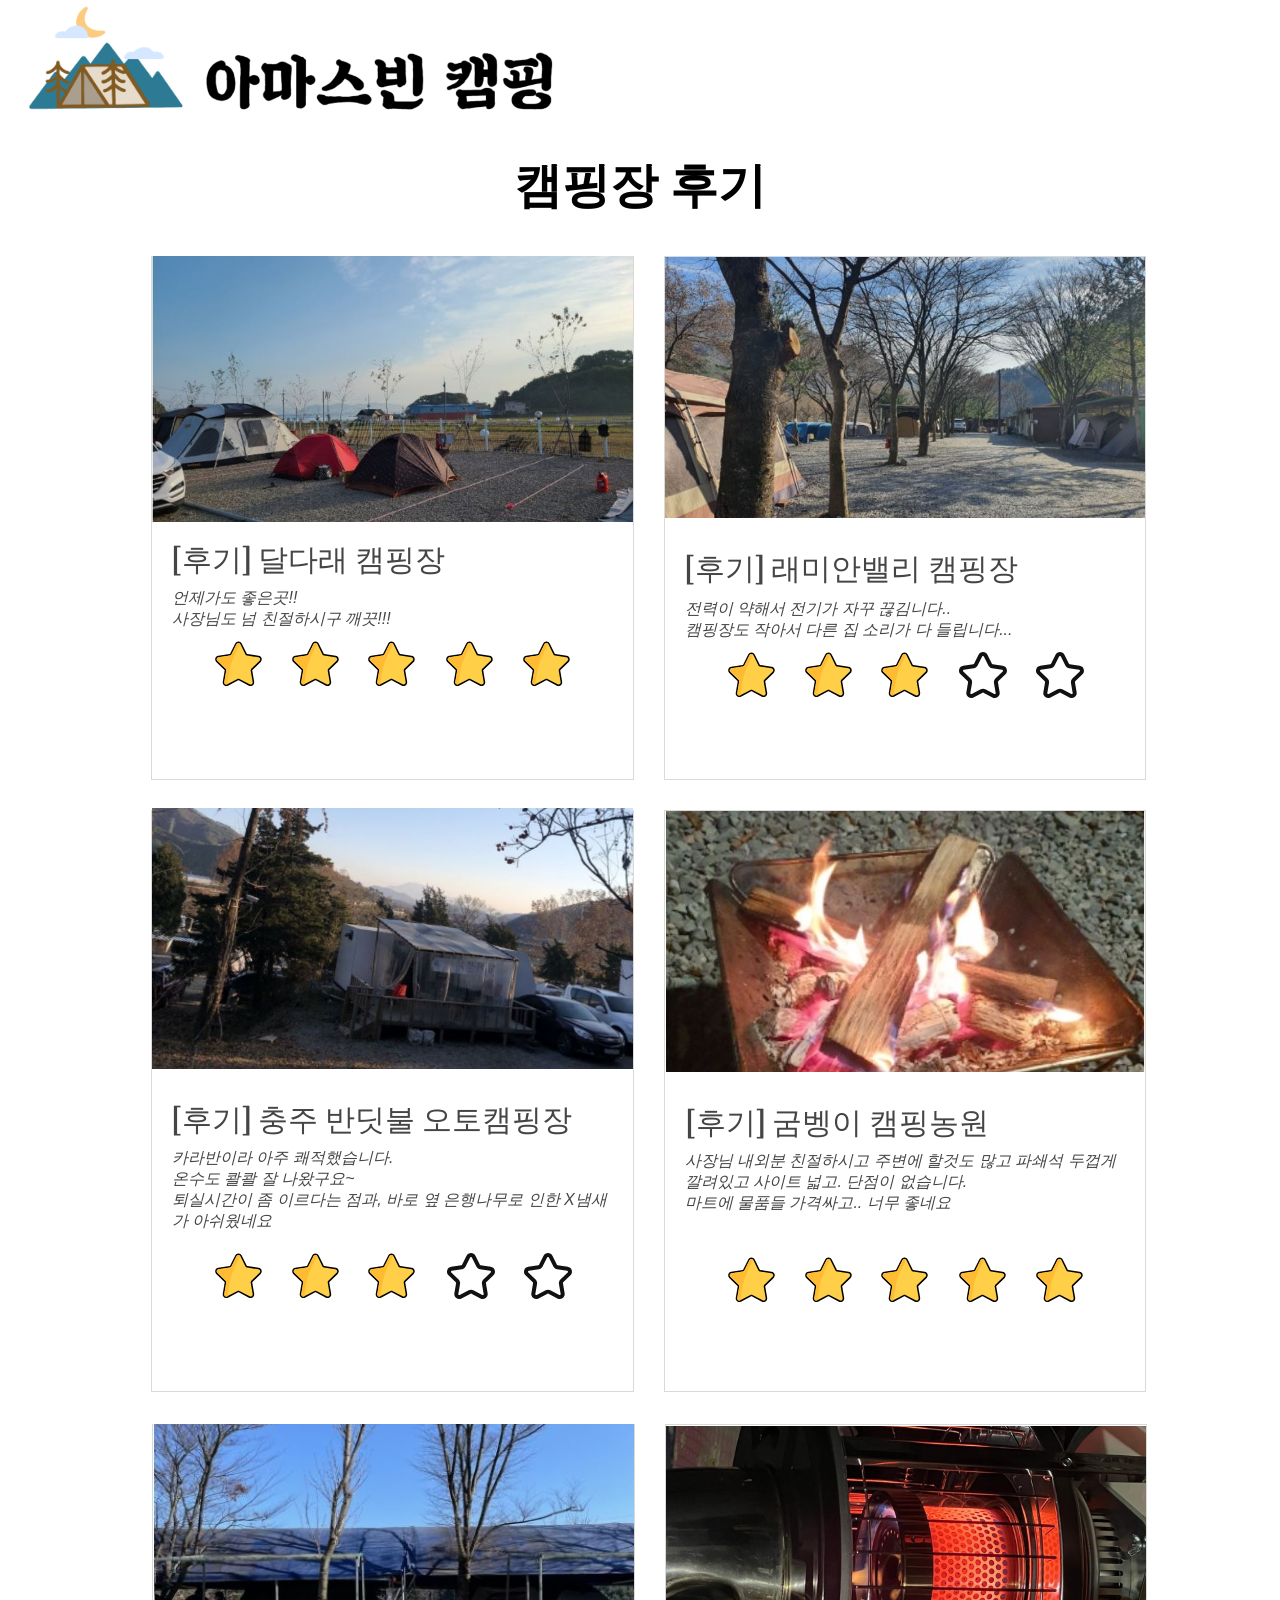
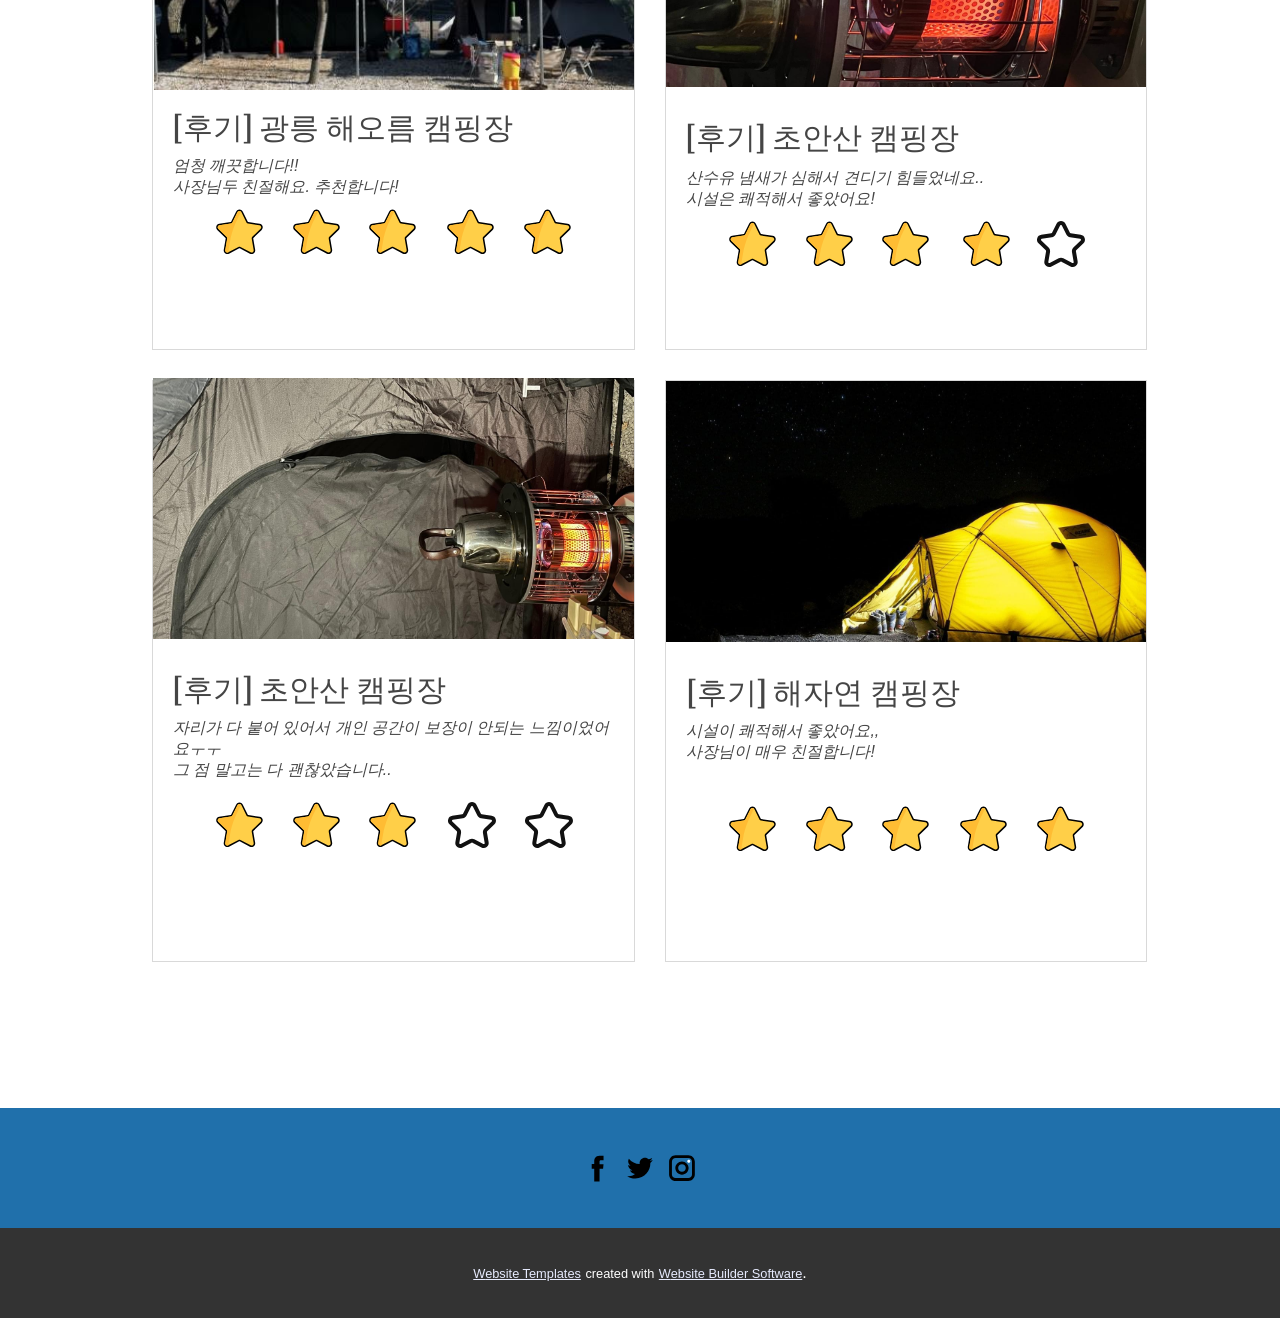
==== commit 00c63264: "최종의 최종" ====
--- a/teamsite/camping/index.html
+++ b/teamsite/camping/index.html
@@ -39,8 +39,8 @@
     <meta property="og:type" content="website">
   </head>
   <body>
-    <header><div class ="img_file_camp"><img src ="../../website/index_files/캠핑장인기사진/공설입로고.png">
-      <img src ="../../website/index_files/캠핑장인기사진/아마로고.png"></div></header>
+    <header><div class ="img_file_camp"><a href ="../../website/index.html"><img src ="../../website/index_files/캠핑장인기사진/공설입로고.png" style="width:200px"></a>
+      <a href ="../../website/index.html"><img src ="../../website/index_files/캠핑장인기사진/아마로고.png" style="width:350px"></a></div></header>
 
     <section class="u-clearfix u-section-1" id="sec-0443">
       <div class="u-align-left u-clearfix u-sheet u-sheet-1">
